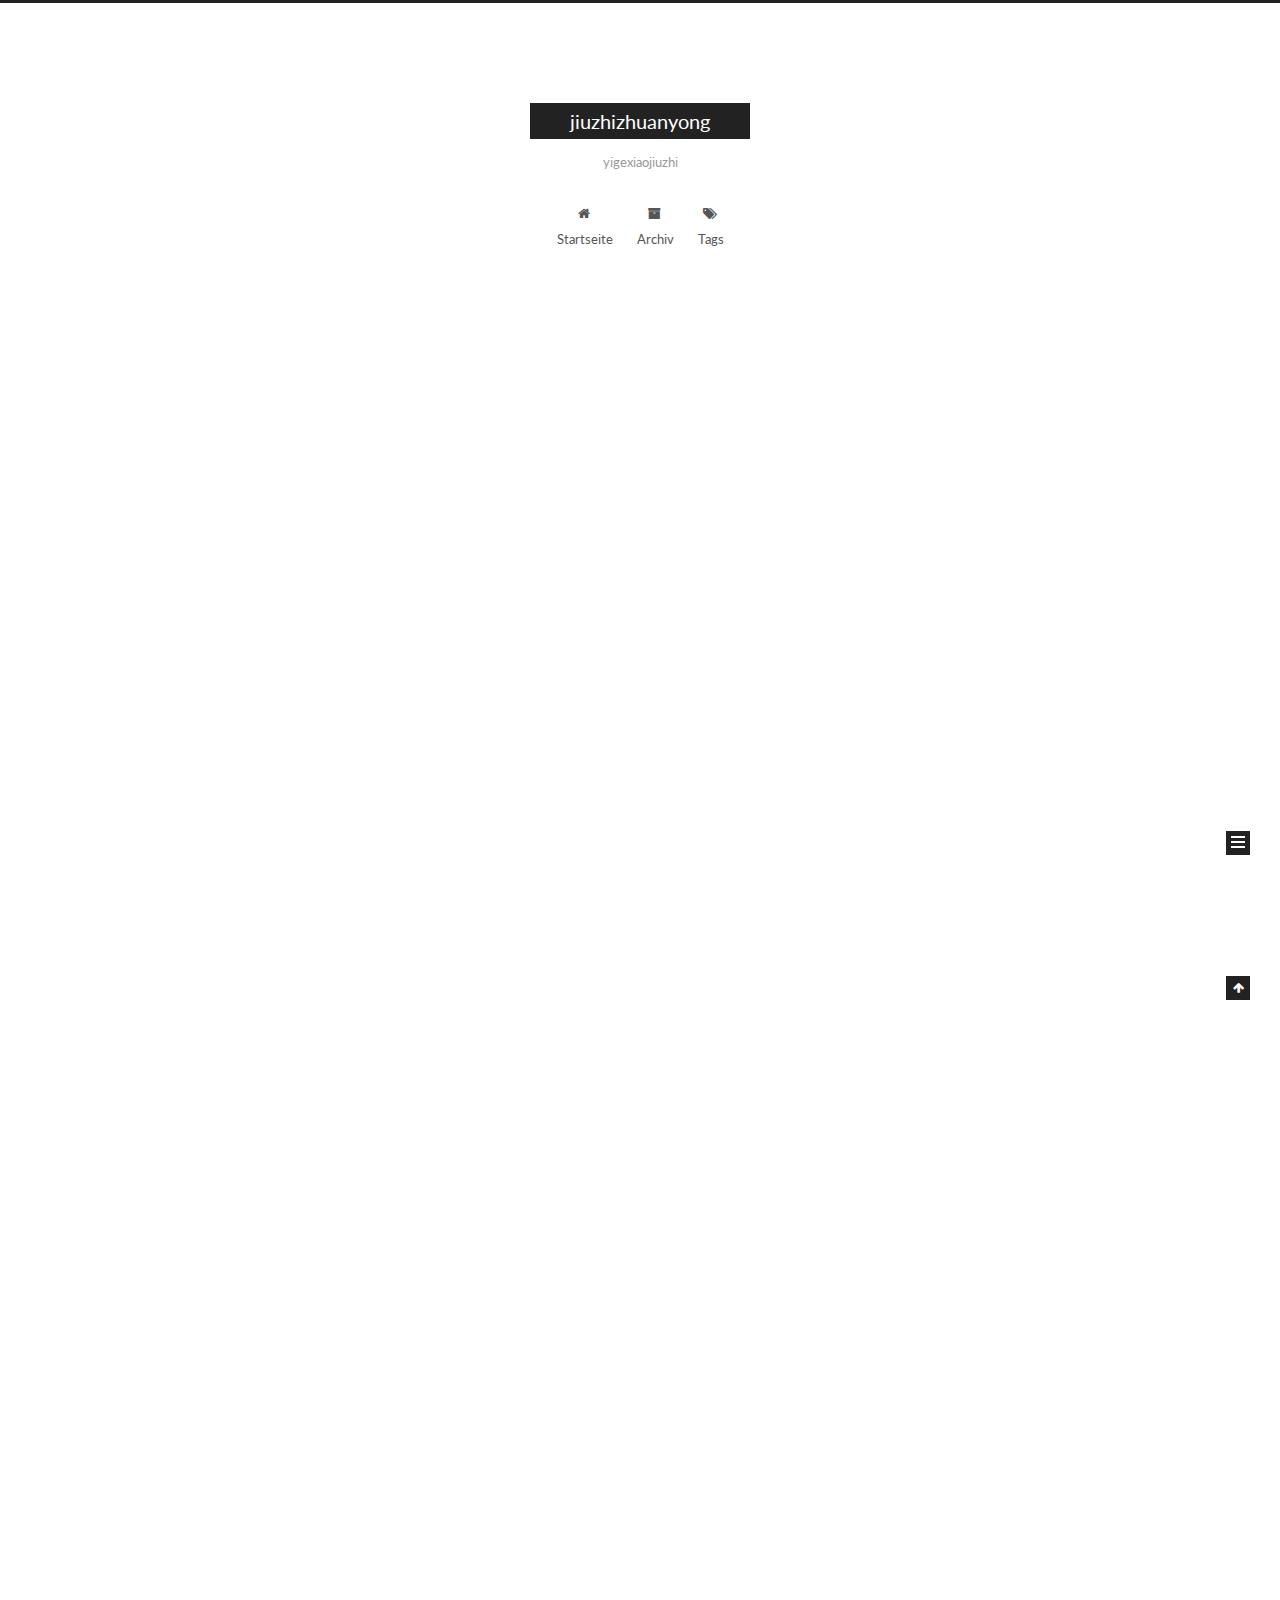
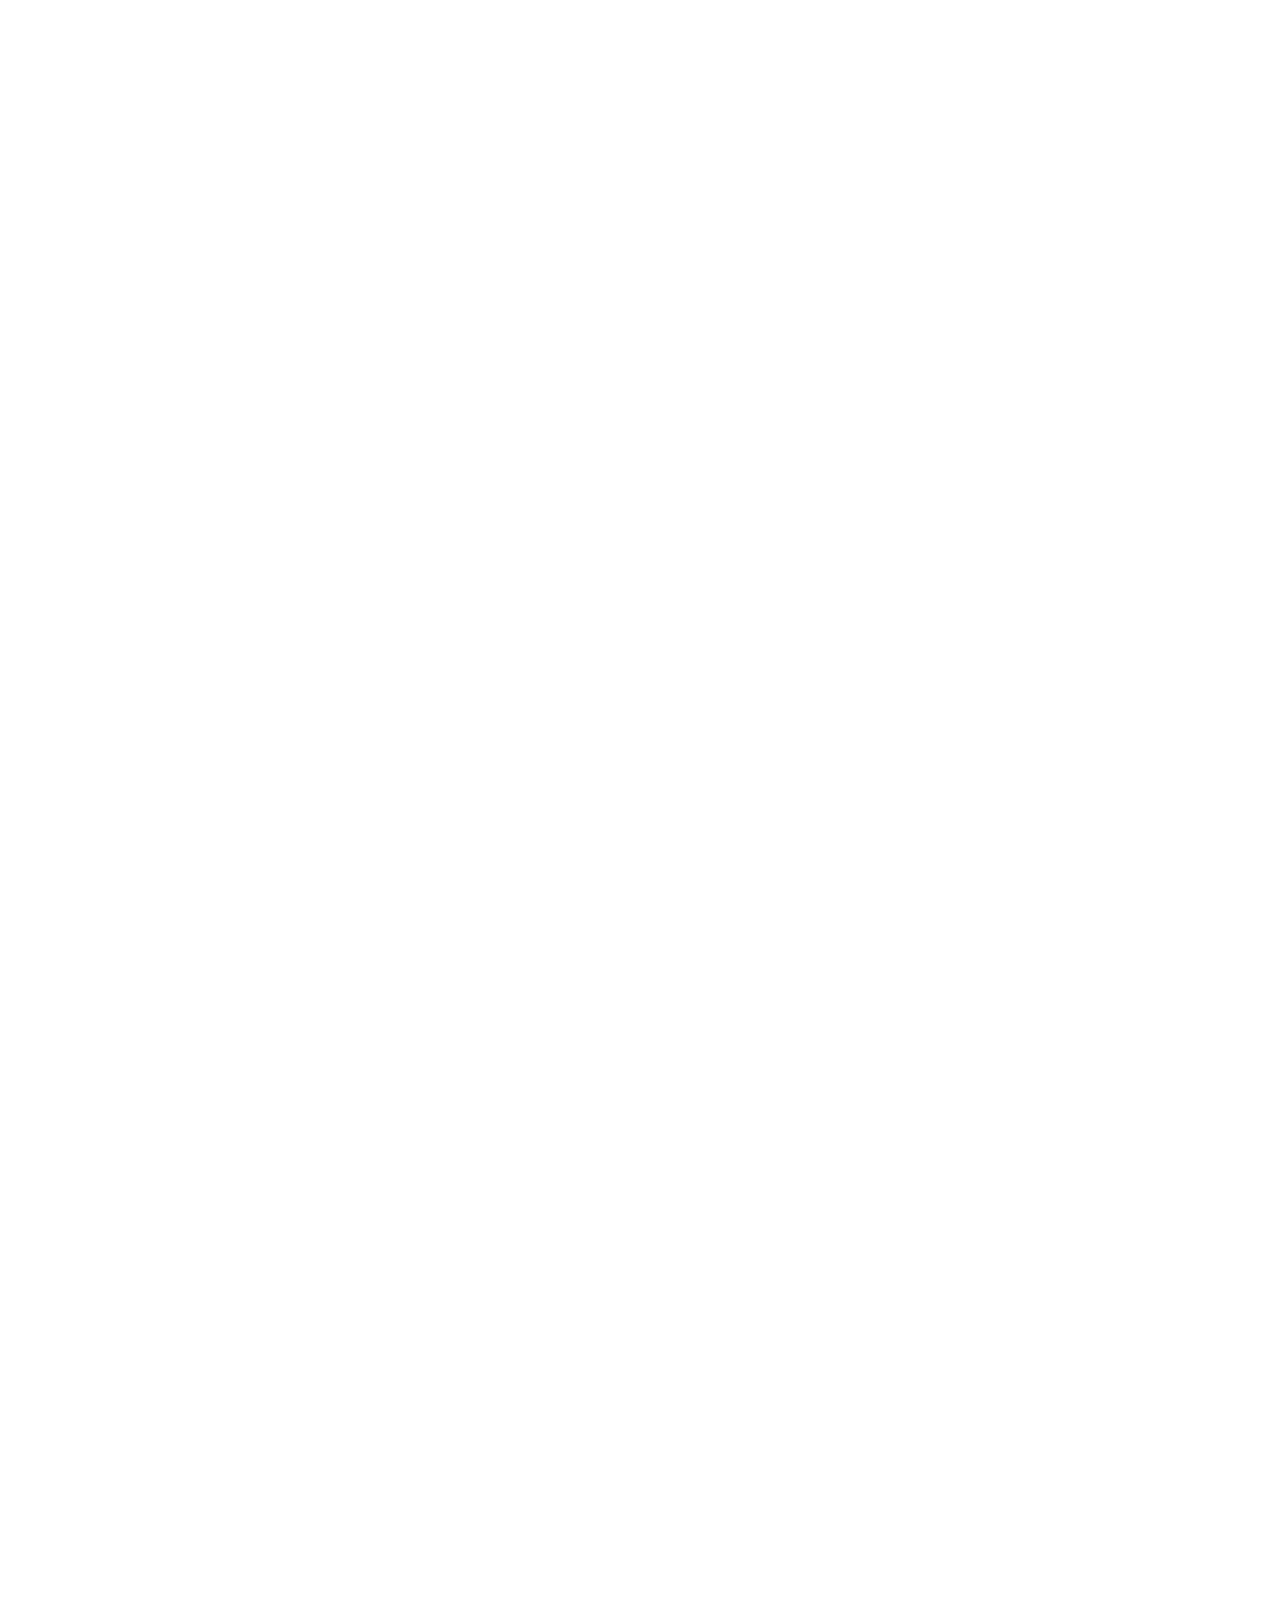
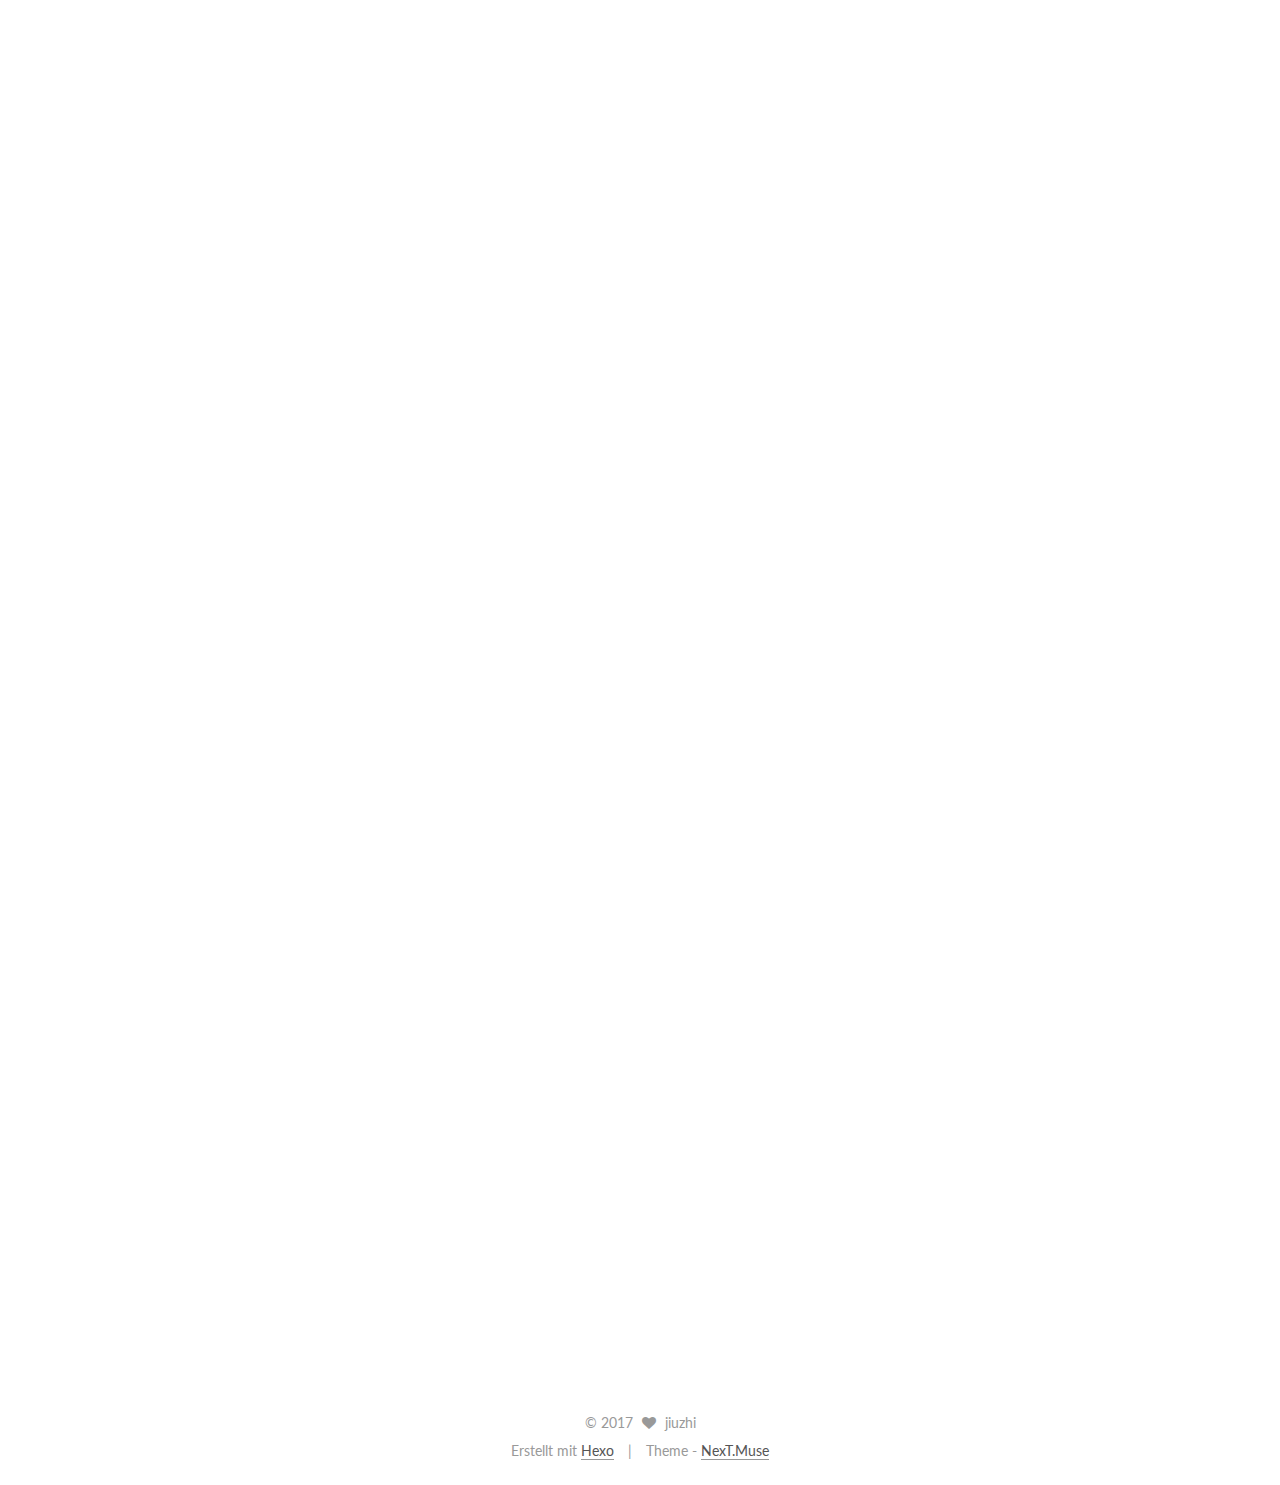
==== index.html @ a8234024 "Site updated: 2017-07-13 11:56:00" ====
<!doctype html>



  


<html class="theme-next muse use-motion" lang="zh">
<head>
  <meta charset="UTF-8"/>
<meta http-equiv="X-UA-Compatible" content="IE=edge" />
<meta name="viewport" content="width=device-width, initial-scale=1, maximum-scale=1"/>









<meta http-equiv="Cache-Control" content="no-transform" />
<meta http-equiv="Cache-Control" content="no-siteapp" />















  
  
  <link href="/lib/fancybox/source/jquery.fancybox.css?v=2.1.5" rel="stylesheet" type="text/css" />




  
  
  
  

  
    
    
  

  

  

  

  

  
    
    
    <link href="//fonts.googleapis.com/css?family=Lato:300,300italic,400,400italic,700,700italic&subset=latin,latin-ext" rel="stylesheet" type="text/css">
  






<link href="/lib/font-awesome/css/font-awesome.min.css?v=4.6.2" rel="stylesheet" type="text/css" />

<link href="/css/main.css?v=5.1.1" rel="stylesheet" type="text/css" />


  <meta name="keywords" content="Hexo, NexT" />








  <link rel="shortcut icon" type="image/x-icon" href="/favicon.ico?v=5.1.1" />






<meta name="description" content="jiuzhizhuanyongwangzhan">
<meta property="og:type" content="website">
<meta property="og:title" content="jiuzhizhuanyong">
<meta property="og:url" content="http://yoursite.com/index.html">
<meta property="og:site_name" content="jiuzhizhuanyong">
<meta property="og:description" content="jiuzhizhuanyongwangzhan">
<meta name="twitter:card" content="summary">
<meta name="twitter:title" content="jiuzhizhuanyong">
<meta name="twitter:description" content="jiuzhizhuanyongwangzhan">



<script type="text/javascript" id="hexo.configurations">
  var NexT = window.NexT || {};
  var CONFIG = {
    root: '/',
    scheme: 'Muse',
    sidebar: {"position":"left","display":"post","offset":12,"offset_float":0,"b2t":false,"scrollpercent":false,"onmobile":false},
    fancybox: true,
    motion: true,
    duoshuo: {
      userId: '0',
      author: 'Author'
    },
    algolia: {
      applicationID: '',
      apiKey: '',
      indexName: '',
      hits: {"per_page":10},
      labels: {"input_placeholder":"Search for Posts","hits_empty":"We didn't find any results for the search: ${query}","hits_stats":"${hits} results found in ${time} ms"}
    }
  };
</script>



  <link rel="canonical" href="http://yoursite.com/"/>





  <title>jiuzhizhuanyong</title>
  














</head>

<body itemscope itemtype="http://schema.org/WebPage" lang="zh">

  
  
    
  

  <div class="container sidebar-position-left 
   page-home 
 ">
    <div class="headband"></div>

    <header id="header" class="header" itemscope itemtype="http://schema.org/WPHeader">
      <div class="header-inner"><div class="site-brand-wrapper">
  <div class="site-meta ">
    

    <div class="custom-logo-site-title">
      <a href="/"  class="brand" rel="start">
        <span class="logo-line-before"><i></i></span>
        <span class="site-title">jiuzhizhuanyong</span>
        <span class="logo-line-after"><i></i></span>
      </a>
    </div>
      
        <p class="site-subtitle">yigexiaojiuzhi</p>
      
  </div>

  <div class="site-nav-toggle">
    <button>
      <span class="btn-bar"></span>
      <span class="btn-bar"></span>
      <span class="btn-bar"></span>
    </button>
  </div>
</div>

<nav class="site-nav">
  

  
    <ul id="menu" class="menu">
      
        
        <li class="menu-item menu-item-home">
          <a href="/" rel="section">
            
              <i class="menu-item-icon fa fa-fw fa-home"></i> <br />
            
            Startseite
          </a>
        </li>
      
        
        <li class="menu-item menu-item-archives">
          <a href="/archives/" rel="section">
            
              <i class="menu-item-icon fa fa-fw fa-archive"></i> <br />
            
            Archiv
          </a>
        </li>
      
        
        <li class="menu-item menu-item-tags">
          <a href="/tags/" rel="section">
            
              <i class="menu-item-icon fa fa-fw fa-tags"></i> <br />
            
            Tags
          </a>
        </li>
      

      
    </ul>
  

  
</nav>



 </div>
    </header>

    <main id="main" class="main">
      <div class="main-inner">
        <div class="content-wrap">
          <div id="content" class="content">
            
  <section id="posts" class="posts-expand">
    
      

  

  
  
  

  <article class="post post-type-normal " itemscope itemtype="http://schema.org/Article">
    <link itemprop="mainEntityOfPage" href="http://yoursite.com/2017/07/13/hello/">

    <span hidden itemprop="author" itemscope itemtype="http://schema.org/Person">
      <meta itemprop="name" content="jiuzhi">
      <meta itemprop="description" content="">
      <meta itemprop="image" content="/images/avatar.gif">
    </span>

    <span hidden itemprop="publisher" itemscope itemtype="http://schema.org/Organization">
      <meta itemprop="name" content="jiuzhizhuanyong">
    </span>

    
      <header class="post-header">

        
        
          <h1 class="post-title" itemprop="name headline">
                
                <a class="post-title-link" href="/2017/07/13/hello/" itemprop="url">hello</a></h1>
        

        <div class="post-meta">
          <span class="post-time">
            
              <span class="post-meta-item-icon">
                <i class="fa fa-calendar-o"></i>
              </span>
              
                <span class="post-meta-item-text">Veröffentlicht am</span>
              
              <time title="Post created" itemprop="dateCreated datePublished" datetime="2017-07-13T09:34:49+08:00">
                2017-07-13
              </time>
            

            

            
          </span>

          

          
            
          

          
          

          

          

          

        </div>
      </header>
    

    <div class="post-body" itemprop="articleBody">

      
      

      
        
          
            <p>#ssssss</p>
<p>##lllllll</p>
<p>###kkkkkkk<br><a href="http://www.hao123.com" target="_blank" rel="external">tiaozhuang</a></p>
<p><em>zhegedalao</em><br><strong>haishizhegedalao</strong><br><em>wojiuxiaoxiao</em><br><strong>xiaodekuaisi</strong></p>
<blockquote>
<p>function sayheiio(){<br>console.iog(“hello!”);<br>}<br>sayHello();</p>
<p>function sayHello(){<br>    console.log(“Hello!”);<br>}<br>sayHello();</p>
<ul>
<li>ainiyiwannian<ul>
<li>ainidexinbuhuibian<ul>
<li>666</li>
</ul>
</li>
</ul>
</li>
<li>yaoyaoqiekenao</li>
<li>shuangjipinlun666<ul>
<li>jianbingguozilaiyitao</li>
<li>guankanhuangshanzhuanB</li>
</ul>
</li>
</ul>
</blockquote>
<p> 1.jiushizhemediao<br> 2.jiushizhemeliu</p>
<ul>
<li>666</li>
<li>ainiyou<ul>
<li>qingtianpili</li>
</ul>
</li>
</ul>
<p>   序列表：</p>
<ul>
<li>列表1</li>
<li>列表2<ul>
<li>列表2.1<ul>
<li>列表2.1.1</li>
</ul>
</li>
</ul>
</li>
<li>列表3<ul>
<li>列表3.1</li>
<li>列表3.2</li>
</ul>
</li>
<li>列表4</li>
</ul>
<p>有序列表：</p>
<ol>
<li>列表一</li>
<li>列表二<ul>
<li>二级列表二点一</li>
<li>二级列表二点二<ul>
<li>三级列表二点二点一</li>
</ul>
</li>
</ul>
</li>
</ol>
<p><img src="../llnk.jpg" alt="wwwww"></p>

          
        
      
    </div>

    <div>
      
    </div>

    <div>
      
    </div>

    <div>
      
    </div>

    <footer class="post-footer">
      

      

      

      
      
        <div class="post-eof"></div>
      
    </footer>
  </article>


    
      

  

  
  
  

  <article class="post post-type-normal " itemscope itemtype="http://schema.org/Article">
    <link itemprop="mainEntityOfPage" href="http://yoursite.com/2017/07/12/test/">

    <span hidden itemprop="author" itemscope itemtype="http://schema.org/Person">
      <meta itemprop="name" content="jiuzhi">
      <meta itemprop="description" content="">
      <meta itemprop="image" content="/images/avatar.gif">
    </span>

    <span hidden itemprop="publisher" itemscope itemtype="http://schema.org/Organization">
      <meta itemprop="name" content="jiuzhizhuanyong">
    </span>

    
      <header class="post-header">

        
        
          <h1 class="post-title" itemprop="name headline">
                
                <a class="post-title-link" href="/2017/07/12/test/" itemprop="url">test</a></h1>
        

        <div class="post-meta">
          <span class="post-time">
            
              <span class="post-meta-item-icon">
                <i class="fa fa-calendar-o"></i>
              </span>
              
                <span class="post-meta-item-text">Veröffentlicht am</span>
              
              <time title="Post created" itemprop="dateCreated datePublished" datetime="2017-07-12T18:05:53+08:00">
                2017-07-12
              </time>
            

            

            
          </span>

          

          
            
          

          
          

          

          

          

        </div>
      </header>
    

    <div class="post-body" itemprop="articleBody">

      
      

      
        
          
            <h1 id="yes-wo-jiu-xiao-xiao-bu-shuo-hua"><a href="#yes-wo-jiu-xiao-xiao-bu-shuo-hua" class="headerlink" title="yes wo jiu xiao xiao bu shuo hua"></a>yes wo jiu xiao xiao bu shuo hua</h1><h2 id="лл����"><a href="#лл����" class="headerlink" title="лл����"></a>лл����</h2>
          
        
      
    </div>

    <div>
      
    </div>

    <div>
      
    </div>

    <div>
      
    </div>

    <footer class="post-footer">
      

      

      

      
      
        <div class="post-eof"></div>
      
    </footer>
  </article>


    
      

  

  
  
  

  <article class="post post-type-normal " itemscope itemtype="http://schema.org/Article">
    <link itemprop="mainEntityOfPage" href="http://yoursite.com/2017/07/12/dalao/">

    <span hidden itemprop="author" itemscope itemtype="http://schema.org/Person">
      <meta itemprop="name" content="jiuzhi">
      <meta itemprop="description" content="">
      <meta itemprop="image" content="/images/avatar.gif">
    </span>

    <span hidden itemprop="publisher" itemscope itemtype="http://schema.org/Organization">
      <meta itemprop="name" content="jiuzhizhuanyong">
    </span>

    
      <header class="post-header">

        
        
          <h1 class="post-title" itemprop="name headline">
                
                <a class="post-title-link" href="/2017/07/12/dalao/" itemprop="url">Hello World</a></h1>
        

        <div class="post-meta">
          <span class="post-time">
            
              <span class="post-meta-item-icon">
                <i class="fa fa-calendar-o"></i>
              </span>
              
                <span class="post-meta-item-text">Veröffentlicht am</span>
              
              <time title="Post created" itemprop="dateCreated datePublished" datetime="2017-07-12T18:01:16+08:00">
                2017-07-12
              </time>
            

            

            
          </span>

          

          
            
          

          
          

          

          

          

        </div>
      </header>
    

    <div class="post-body" itemprop="articleBody">

      
      

      
        
          
            <p>Welcome to <a href="https://hexo.io/" target="_blank" rel="external">Hexo</a>! This is your very first post. Check <a href="https://hexo.io/docs/" target="_blank" rel="external">documentation</a> for more info. If you get any problems when using Hexo, you can find the answer in <a href="https://hexo.io/docs/troubleshooting.html" target="_blank" rel="external">troubleshooting</a> or you can ask me on <a href="https://github.com/hexojs/hexo/issues" target="_blank" rel="external">GitHub</a>.</p>
<h2 id="Quick-Start"><a href="#Quick-Start" class="headerlink" title="Quick Start"></a>Quick Start</h2><h3 id="Create-a-new-post"><a href="#Create-a-new-post" class="headerlink" title="Create a new post"></a>Create a new post</h3><figure class="highlight bash"><table><tr><td class="gutter"><pre><div class="line">1</div></pre></td><td class="code"><pre><div class="line">$ hexo new <span class="string">"My New Post"</span></div></pre></td></tr></table></figure>
<p>More info: <a href="https://hexo.io/docs/writing.html" target="_blank" rel="external">Writing</a></p>
<h3 id="Run-server"><a href="#Run-server" class="headerlink" title="Run server"></a>Run server</h3><figure class="highlight bash"><table><tr><td class="gutter"><pre><div class="line">1</div></pre></td><td class="code"><pre><div class="line">$ hexo server</div></pre></td></tr></table></figure>
<p>More info: <a href="https://hexo.io/docs/server.html" target="_blank" rel="external">Server</a></p>
<h3 id="Generate-static-files"><a href="#Generate-static-files" class="headerlink" title="Generate static files"></a>Generate static files</h3><figure class="highlight bash"><table><tr><td class="gutter"><pre><div class="line">1</div></pre></td><td class="code"><pre><div class="line">$ hexo generate</div></pre></td></tr></table></figure>
<p>More info: <a href="https://hexo.io/docs/generating.html" target="_blank" rel="external">Generating</a></p>
<h3 id="Deploy-to-remote-sites"><a href="#Deploy-to-remote-sites" class="headerlink" title="Deploy to remote sites"></a>Deploy to remote sites</h3><figure class="highlight bash"><table><tr><td class="gutter"><pre><div class="line">1</div></pre></td><td class="code"><pre><div class="line">$ hexo deploy</div></pre></td></tr></table></figure>
<p>More info: <a href="https://hexo.io/docs/deployment.html" target="_blank" rel="external">Deployment</a></p>

          
        
      
    </div>

    <div>
      
    </div>

    <div>
      
    </div>

    <div>
      
    </div>

    <footer class="post-footer">
      

      

      

      
      
        <div class="post-eof"></div>
      
    </footer>
  </article>


    
      

  

  
  
  

  <article class="post post-type-normal " itemscope itemtype="http://schema.org/Article">
    <link itemprop="mainEntityOfPage" href="http://yoursite.com/2017/07/12/hello-world/">

    <span hidden itemprop="author" itemscope itemtype="http://schema.org/Person">
      <meta itemprop="name" content="jiuzhi">
      <meta itemprop="description" content="">
      <meta itemprop="image" content="/images/avatar.gif">
    </span>

    <span hidden itemprop="publisher" itemscope itemtype="http://schema.org/Organization">
      <meta itemprop="name" content="jiuzhizhuanyong">
    </span>

    
      <header class="post-header">

        
        
          <h1 class="post-title" itemprop="name headline">
                
                <a class="post-title-link" href="/2017/07/12/hello-world/" itemprop="url">Hello World</a></h1>
        

        <div class="post-meta">
          <span class="post-time">
            
              <span class="post-meta-item-icon">
                <i class="fa fa-calendar-o"></i>
              </span>
              
                <span class="post-meta-item-text">Veröffentlicht am</span>
              
              <time title="Post created" itemprop="dateCreated datePublished" datetime="2017-07-12T17:40:47+08:00">
                2017-07-12
              </time>
            

            

            
          </span>

          

          
            
          

          
          

          

          

          

        </div>
      </header>
    

    <div class="post-body" itemprop="articleBody">

      
      

      
        
          
            <p>Welcome to <a href="https://hexo.io/" target="_blank" rel="external">Hexo</a>! This is your very first post. Check <a href="https://hexo.io/docs/" target="_blank" rel="external">documentation</a> for more info. If you get any problems when using Hexo, you can find the answer in <a href="https://hexo.io/docs/troubleshooting.html" target="_blank" rel="external">troubleshooting</a> or you can ask me on <a href="https://github.com/hexojs/hexo/issues" target="_blank" rel="external">GitHub</a>.</p>
<h2 id="Quick-Start"><a href="#Quick-Start" class="headerlink" title="Quick Start"></a>Quick Start</h2><h3 id="Create-a-new-post"><a href="#Create-a-new-post" class="headerlink" title="Create a new post"></a>Create a new post</h3><figure class="highlight bash"><table><tr><td class="gutter"><pre><div class="line">1</div></pre></td><td class="code"><pre><div class="line">$ hexo new <span class="string">"My New Post"</span></div></pre></td></tr></table></figure>
<p>More info: <a href="https://hexo.io/docs/writing.html" target="_blank" rel="external">Writing</a></p>
<h3 id="Run-server"><a href="#Run-server" class="headerlink" title="Run server"></a>Run server</h3><figure class="highlight bash"><table><tr><td class="gutter"><pre><div class="line">1</div></pre></td><td class="code"><pre><div class="line">$ hexo server</div></pre></td></tr></table></figure>
<p>More info: <a href="https://hexo.io/docs/server.html" target="_blank" rel="external">Server</a></p>
<h3 id="Generate-static-files"><a href="#Generate-static-files" class="headerlink" title="Generate static files"></a>Generate static files</h3><figure class="highlight bash"><table><tr><td class="gutter"><pre><div class="line">1</div></pre></td><td class="code"><pre><div class="line">$ hexo generate</div></pre></td></tr></table></figure>
<p>More info: <a href="https://hexo.io/docs/generating.html" target="_blank" rel="external">Generating</a></p>
<h3 id="Deploy-to-remote-sites"><a href="#Deploy-to-remote-sites" class="headerlink" title="Deploy to remote sites"></a>Deploy to remote sites</h3><figure class="highlight bash"><table><tr><td class="gutter"><pre><div class="line">1</div></pre></td><td class="code"><pre><div class="line">$ hexo deploy</div></pre></td></tr></table></figure>
<p>More info: <a href="https://hexo.io/docs/deployment.html" target="_blank" rel="external">Deployment</a></p>

          
        
      
    </div>

    <div>
      
    </div>

    <div>
      
    </div>

    <div>
      
    </div>

    <footer class="post-footer">
      

      

      

      
      
        <div class="post-eof"></div>
      
    </footer>
  </article>


    
  </section>

  


          </div>
          


          

        </div>
        
          
  
  <div class="sidebar-toggle">
    <div class="sidebar-toggle-line-wrap">
      <span class="sidebar-toggle-line sidebar-toggle-line-first"></span>
      <span class="sidebar-toggle-line sidebar-toggle-line-middle"></span>
      <span class="sidebar-toggle-line sidebar-toggle-line-last"></span>
    </div>
  </div>

  <aside id="sidebar" class="sidebar">
    
    <div class="sidebar-inner">

      

      

      <section class="site-overview sidebar-panel sidebar-panel-active">
        <div class="site-author motion-element" itemprop="author" itemscope itemtype="http://schema.org/Person">
          <img class="site-author-image" itemprop="image"
               src="/images/avatar.gif"
               alt="jiuzhi" />
          <p class="site-author-name" itemprop="name">jiuzhi</p>
           
              <p class="site-description motion-element" itemprop="description">jiuzhizhuanyongwangzhan</p>
          
        </div>
        <nav class="site-state motion-element">

          
            <div class="site-state-item site-state-posts">
              <a href="/archives/">
                <span class="site-state-item-count">4</span>
                <span class="site-state-item-name">Artikel</span>
              </a>
            </div>
          

          

          

        </nav>

        

        <div class="links-of-author motion-element">
          
        </div>

        
        

        
        

        


      </section>

      

      

    </div>
  </aside>


        
      </div>
    </main>

    <footer id="footer" class="footer">
      <div class="footer-inner">
        <div class="copyright" >
  
  &copy; 
  <span itemprop="copyrightYear">2017</span>
  <span class="with-love">
    <i class="fa fa-heart"></i>
  </span>
  <span class="author" itemprop="copyrightHolder">jiuzhi</span>
</div>


<div class="powered-by">
  Erstellt mit  <a class="theme-link" href="https://hexo.io">Hexo</a>
</div>

<div class="theme-info">
  Theme -
  <a class="theme-link" href="https://github.com/iissnan/hexo-theme-next">
    NexT.Muse
  </a>
</div>


        

        
      </div>
    </footer>

    
      <div class="back-to-top">
        <i class="fa fa-arrow-up"></i>
        
      </div>
    

  </div>

  

<script type="text/javascript">
  if (Object.prototype.toString.call(window.Promise) !== '[object Function]') {
    window.Promise = null;
  }
</script>









  












  
  <script type="text/javascript" src="/lib/jquery/index.js?v=2.1.3"></script>

  
  <script type="text/javascript" src="/lib/fastclick/lib/fastclick.min.js?v=1.0.6"></script>

  
  <script type="text/javascript" src="/lib/jquery_lazyload/jquery.lazyload.js?v=1.9.7"></script>

  
  <script type="text/javascript" src="/lib/velocity/velocity.min.js?v=1.2.1"></script>

  
  <script type="text/javascript" src="/lib/velocity/velocity.ui.min.js?v=1.2.1"></script>

  
  <script type="text/javascript" src="/lib/fancybox/source/jquery.fancybox.pack.js?v=2.1.5"></script>


  


  <script type="text/javascript" src="/js/src/utils.js?v=5.1.1"></script>

  <script type="text/javascript" src="/js/src/motion.js?v=5.1.1"></script>



  
  

  
    <script type="text/javascript" src="/js/src/scrollspy.js?v=5.1.1"></script>
<script type="text/javascript" src="/js/src/post-details.js?v=5.1.1"></script>

  

  


  <script type="text/javascript" src="/js/src/bootstrap.js?v=5.1.1"></script>



  


  




	





  





  






  





  

  

  

  

  

  

</body>
</html>
---- css/main.css ----
/* normalize.css v3.0.2 | MIT License | git.io/normalize */
html {
  font-family: sans-serif; /* 1 */
  -ms-text-size-adjust: 100%; /* 2 */
  -webkit-text-size-adjust: 100%; /* 2 */
}
body {
  margin: 0;
}
article,
aside,
details,
figcaption,
figure,
footer,
header,
hgroup,
main,
menu,
nav,
section,
summary {
  display: block;
}
audio,
canvas,
progress,
video {
  display: inline-block; /* 1 */
  vertical-align: baseline; /* 2 */
}
audio:not([controls]) {
  display: none;
  height: 0;
}
[hidden],
template {
  display: none;
}
a {
  background-color: transparent;
}
a:active,
a:hover {
  outline: 0;
}
abbr[title] {
  border-bottom: 1px dotted;
}
b,
strong {
  font-weight: bold;
}
dfn {
  font-style: italic;
}
h1 {
  font-size: 2em;
  margin: 0.67em 0;
}
mark {
  background: #ff0;
  color: #000;
}
small {
  font-size: 80%;
}
sub,
sup {
  font-size: 75%;
  line-height: 0;
  position: relative;
  vertical-align: baseline;
}
sup {
  top: -0.5em;
}
sub {
  bottom: -0.25em;
}
img {
  border: 0;
}
svg:not(:root) {
  overflow: hidden;
}
figure {
  margin: 1em 40px;
}
hr {
  -moz-box-sizing: content-box;
  box-sizing: content-box;
  height: 0;
}
pre {
  overflow: auto;
}
code,
kbd,
pre,
samp {
  font-family: monospace, monospace;
  font-size: 1em;
}
button,
input,
optgroup,
select,
textarea {
  color: inherit; /* 1 */
  font: inherit; /* 2 */
  margin: 0; /* 3 */
}
button {
  overflow: visible;
}
button,
select {
  text-transform: none;
}
button,
html input[type="button"],
input[type="reset"],
input[type="submit"] {
  -webkit-appearance: button; /* 2 */
  cursor: pointer; /* 3 */
}
button[disabled],
html input[disabled] {
  cursor: default;
}
button::-moz-focus-inner,
input::-moz-focus-inner {
  border: 0;
  padding: 0;
}
input {
  line-height: normal;
}
input[type="checkbox"],
input[type="radio"] {
  box-sizing: border-box; /* 1 */
  padding: 0; /* 2 */
}
input[type="number"]::-webkit-inner-spin-button,
input[type="number"]::-webkit-outer-spin-button {
  height: auto;
}
input[type="search"] {
  -webkit-appearance: textfield; /* 1 */
  -moz-box-sizing: content-box;
  -webkit-box-sizing: content-box; /* 2 */
  box-sizing: content-box;
}
input[type="search"]::-webkit-search-cancel-button,
input[type="search"]::-webkit-search-decoration {
  -webkit-appearance: none;
}
fieldset {
  border: 1px solid #c0c0c0;
  margin: 0 2px;
  padding: 0.35em 0.625em 0.75em;
}
legend {
  border: 0; /* 1 */
  padding: 0; /* 2 */
}
textarea {
  overflow: auto;
}
optgroup {
  font-weight: bold;
}
table {
  border-collapse: collapse;
  border-spacing: 0;
}
td,
th {
  padding: 0;
}
::selection {
  background: #262a30;
  color: #fff;
}
body {
  position: relative;
  font-family: 'Lato', "PingFang SC", "Microsoft YaHei", sans-serif;
  font-size: 14px;
  line-height: 2;
  color: #555;
  background: #fff;
}
@media (max-width: 767px) {
  body {
    padding-right: 0 !important;
  }
}
@media (min-width: 768px) and (max-width: 991px) {
  body {
    padding-right: 0 !important;
  }
}
@media (min-width: 1600px) {
  body {
    font-size: 16px;
  }
}
h1,
h2,
h3,
h4,
h5,
h6 {
  margin: 0;
  padding: 0;
  font-weight: bold;
  line-height: 1.5;
  font-family: 'Lato', "PingFang SC", "Microsoft YaHei", sans-serif;
}
h2,
h3,
h4,
h5,
h6 {
  margin: 20px 0 15px;
}
h1 {
  font-size: 22px;
}
@media (max-width: 767px) {
  h1 {
    font-size: 18px;
  }
}
h2 {
  font-size: 20px;
}
@media (max-width: 767px) {
  h2 {
    font-size: 16px;
  }
}
h3 {
  font-size: 18px;
}
@media (max-width: 767px) {
  h3 {
    font-size: 14px;
  }
}
h4 {
  font-size: 16px;
}
@media (max-width: 767px) {
  h4 {
    font-size: 12px;
  }
}
h5 {
  font-size: 14px;
}
@media (max-width: 767px) {
  h5 {
    font-size: 10px;
  }
}
h6 {
  font-size: 12px;
}
@media (max-width: 767px) {
  h6 {
    font-size: 8px;
  }
}
p {
  margin: 0 0 25px 0;
}
a {
  color: #555;
  text-decoration: none;
  border-bottom: 1px solid #999;
  word-wrap: break-word;
}
a:hover {
  color: #222;
  border-bottom-color: #222;
}
blockquote {
  margin: 0;
  padding: 0;
}
img {
  display: block;
  margin: auto;
  max-width: 100%;
  height: auto;
}
hr {
  margin: 40px 0;
  height: 3px;
  border: none;
  background-color: #ddd;
  background-image: repeating-linear-gradient(-45deg, #fff, #fff 4px, transparent 4px, transparent 8px);
}
blockquote {
  padding: 0 15px;
  color: #666;
  border-left: 4px solid #ddd;
}
blockquote cite::before {
  content: "-";
  padding: 0 5px;
}
dt {
  font-weight: 700;
}
dd {
  margin: 0;
  padding: 0;
}
.text-left {
  text-align: left;
}
.text-center {
  text-align: center;
}
.text-right {
  text-align: right;
}
.text-justify {
  text-align: justify;
}
.text-nowrap {
  white-space: nowrap;
}
.text-lowercase {
  text-transform: lowercase;
}
.text-uppercase {
  text-transform: uppercase;
}
.text-capitalize {
  text-transform: capitalize;
}
.center-block {
  display: block;
  margin-left: auto;
  margin-right: auto;
}
.clearfix:before,
.clearfix:after {
  content: " ";
  display: table;
}
.clearfix:after {
  clear: both;
}
.pullquote {
  width: 45%;
}
.pullquote.left {
  float: left;
  margin-left: 5px;
  margin-right: 10px;
}
.pullquote.right {
  float: right;
  margin-left: 10px;
  margin-right: 5px;
}
.affix.affix.affix {
  position: fixed;
}
.translation {
  margin-top: -20px;
  font-size: 14px;
  color: #999;
}
.scrollbar-measure {
  width: 100px;
  height: 100px;
  overflow: scroll;
  position: absolute;
  top: -9999px;
}
.use-motion .motion-element {
  opacity: 0;
}
table {
  margin: 20px 0;
  width: 100%;
  border-collapse: collapse;
  border-spacing: 0;
  border: 1px solid #ddd;
  font-size: 14px;
  table-layout: fixed;
  word-wrap: break-all;
}
table>tbody>tr:nth-of-type(odd) {
  background-color: #f9f9f9;
}
table>tbody>tr:hover {
  background-color: #f5f5f5;
}
caption,
th,
td {
  padding: 8px;
  text-align: left;
  vertical-align: middle;
  font-weight: normal;
}
th,
td {
  border-bottom: 3px solid #ddd;
  border-right: 1px solid #eee;
}
th {
  padding-bottom: 10px;
  font-weight: 700;
}
td {
  border-bottom-width: 1px;
}
html,
body {
  height: 100%;
}
.container {
  position: relative;
  min-height: 100%;
}
.header-inner {
  margin: 0 auto;
  padding: 100px 0 70px;
  width: 700px;
}
@media (min-width: 1600px) {
  .container .header-inner {
    width: 900px;
  }
}
.main {
  padding-bottom: 150px;
}
.main-inner {
  margin: 0 auto;
  width: 700px;
}
@media (min-width: 1600px) {
  .container .main-inner {
    width: 900px;
  }
}
.footer {
  position: absolute;
  left: 0;
  bottom: 0;
  width: 100%;
  min-height: 50px;
}
.footer-inner {
  box-sizing: border-box;
  margin: 20px auto;
  width: 700px;
}
@media (min-width: 1600px) {
  .container .footer-inner {
    width: 900px;
  }
}
pre,
.highlight {
  overflow: auto;
  margin: 20px 0;
  padding: 0;
  font-size: 13px;
  color: #4d4d4c;
  background: #f7f7f7;
  line-height: 1.6;
}
pre,
code {
  font-family: consolas, Menlo, "PingFang SC", "Microsoft YaHei", monospace;
}
code {
  padding: 2px 4px;
  word-wrap: break-word;
  color: #555;
  background: #eee;
  border-radius: 3px;
  font-size: 13px;
}
pre code {
  padding: 0;
  color: #4d4d4c;
  background: none;
  text-shadow: none;
}
.highlight {
  border-radius: 1px;
}
.highlight pre {
  border: none;
  margin: 0;
  padding: 10px 0;
}
.highlight table {
  margin: 0;
  width: auto;
  border: none;
}
.highlight td {
  border: none;
  padding: 0;
}
.highlight figcaption {
  font-size: 1em;
  color: #4d4d4c;
  line-height: 1em;
  margin-bottom: 1em;
}
.highlight figcaption:before,
.highlight figcaption:after {
  content: " ";
  display: table;
}
.highlight figcaption:after {
  clear: both;
}
.highlight figcaption a {
  float: right;
  color: #4d4d4c;
}
.highlight figcaption a:hover {
  border-bottom-color: #4d4d4c;
}
.highlight .gutter pre {
  padding-left: 10px;
  padding-right: 10px;
  color: #869194;
  text-align: right;
  background-color: #eff2f3;
}
.highlight .code pre {
  width: 100%;
  padding-left: 10px;
  padding-right: 10px;
  background-color: #f7f7f7;
}
.highlight .line {
  height: 20px;
}
.gutter {
  -webkit-user-select: none;
  -moz-user-select: none;
  -ms-user-select: none;
  user-select: none;
}
.gist table {
  width: auto;
}
.gist table td {
  border: none;
}
pre .deletion {
  background: #fdd;
}
pre .addition {
  background: #dfd;
}
pre .meta {
  color: #8959a8;
}
pre .comment {
  color: #8e908c;
}
pre .variable,
pre .attribute,
pre .tag,
pre .regexp,
pre .ruby .constant,
pre .xml .tag .title,
pre .xml .pi,
pre .xml .doctype,
pre .html .doctype,
pre .css .id,
pre .css .class,
pre .css .pseudo {
  color: #c82829;
}
pre .number,
pre .preprocessor,
pre .built_in,
pre .literal,
pre .params,
pre .constant,
pre .command {
  color: #f5871f;
}
pre .ruby .class .title,
pre .css .rules .attribute,
pre .string,
pre .value,
pre .inheritance,
pre .header,
pre .ruby .symbol,
pre .xml .cdata,
pre .special,
pre .number,
pre .formula {
  color: #718c00;
}
pre .title,
pre .css .hexcolor {
  color: #3e999f;
}
pre .function,
pre .python .decorator,
pre .python .title,
pre .ruby .function .title,
pre .ruby .title .keyword,
pre .perl .sub,
pre .javascript .title,
pre .coffeescript .title {
  color: #4271ae;
}
pre .keyword,
pre .javascript .function {
  color: #8959a8;
}
.full-image.full-image.full-image {
  border: none;
  max-width: 100%;
  width: auto;
  margin: 20px auto;
}
@media (min-width: 992px) {
  .full-image.full-image.full-image {
    max-width: none;
    width: 110%;
    margin: 25px -5%;
  }
}
.blockquote-center,
.page-home .post-type-quote blockquote,
.page-post-detail .post-type-quote blockquote {
  position: relative;
  margin: 40px 0;
  padding: 0;
  border-left: none;
  text-align: center;
}
.blockquote-center::before,
.page-home .post-type-quote blockquote::before,
.page-post-detail .post-type-quote blockquote::before,
.blockquote-center::after,
.page-home .post-type-quote blockquote::after,
.page-post-detail .post-type-quote blockquote::after {
  position: absolute;
  content: ' ';
  display: block;
  width: 100%;
  height: 24px;
  opacity: 0.2;
  background-repeat: no-repeat;
  background-position: 0 -6px;
  background-size: 22px 22px;
}
.blockquote-center::before,
.page-home .post-type-quote blockquote::before,
.page-post-detail .post-type-quote blockquote::before {
  top: -20px;
  background-image: url("../images/quote-l.svg");
  border-top: 1px solid #ccc;
}
.blockquote-center::after,
.page-home .post-type-quote blockquote::after,
.page-post-detail .post-type-quote blockquote::after {
  bottom: -20px;
  background-image: url("../images/quote-r.svg");
  border-bottom: 1px solid #ccc;
  background-position: 100% 8px;
}
.blockquote-center p,
.page-home .post-type-quote blockquote p,
.page-post-detail .post-type-quote blockquote p,
.blockquote-center div,
.page-home .post-type-quote blockquote div,
.page-post-detail .post-type-quote blockquote div {
  text-align: center;
}
.post .post-body .group-picture img {
  box-sizing: border-box;
  padding: 0 3px;
  border: none;
}
.post .group-picture-row {
  overflow: hidden;
  margin-top: 6px;
}
.post .group-picture-row:first-child {
  margin-top: 0;
}
.post .group-picture-column {
  float: left;
}
.page-post-detail .post-body .group-picture-column {
  float: none;
  margin-top: 10px;
  width: auto !important;
}
.page-post-detail .post-body .group-picture-column img {
  margin: 0 auto;
}
.page-archive .group-picture-container {
  overflow: hidden;
}
.page-archive .group-picture-row {
  float: left;
}
.page-archive .group-picture-row:first-child {
  margin-top: 6px;
}
.page-archive .group-picture-column {
  max-width: 150px;
  max-height: 150px;
}
.note {
  padding: 20px;
  margin: 20px 0;
  border: 1px solid #eee;
  border-left-width: 5px;
  border-radius: 3px;
}
.note h2,
.note h3,
.note h4,
.note h5,
.note h6 {
  margin-top: 0;
  margin-bottom: 5px;
  padding-top: 0 !important;
}
.note p:last-child {
  margin-bottom: 0;
}
.note code {
  border-radius: 3px;
}
.note+.note {
  margin-top: -5px;
}
.default {
  border-left-color: #777;
}
.default h2,
.default h3,
.default h4,
.default h5,
.default h6 {
  color: #777;
}
.primary {
  border-left-color: #428bca;
}
.primary h2,
.primary h3,
.primary h4,
.primary h5,
.primary h6 {
  color: #428bca;
}
.success {
  border-left-color: #5cb85c;
}
.success h2,
.success h3,
.success h4,
.success h5,
.success h6 {
  color: #5cb85c;
}
.danger {
  border-left-color: #d9534f;
}
.danger h2,
.danger h3,
.danger h4,
.danger h5,
.danger h6 {
  color: #d9534f;
}
.warning {
  border-left-color: #f0ad4e;
}
.warning h2,
.warning h3,
.warning h4,
.warning h5,
.warning h6 {
  color: #f0ad4e;
}
.info {
  border-left-color: #5bc0de;
}
.info h2,
.info h3,
.info h4,
.info h5,
.info h6 {
  color: #5bc0de;
}
.btn {
  display: inline-block;
  padding: 0 20px;
  font-size: 14px;
  color: #fff;
  background: #222;
  border: 2px solid #222;
  text-decoration: none;
  border-radius: 0;
  transition-property: background-color;
  transition-duration: 0.2s;
  transition-timing-function: ease-in-out;
  transition-delay: 0s;
}
.btn:hover,
.post-button .btn:hover {
  border-color: #222;
  color: #222;
  background: #fff;
}
.btn-bar {
  display: block;
  width: 22px;
  height: 2px;
  background: #555;
  border-radius: 1px;
}
.btn-bar+.btn-bar {
  margin-top: 4px;
}
.pagination {
  margin: 120px 0 40px;
  text-align: center;
  border-top: 1px solid #eee;
}
.page-number-basic,
.pagination .prev,
.pagination .next,
.pagination .page-number,
.pagination .space {
  display: inline-block;
  position: relative;
  top: -1px;
  margin: 0 10px;
  padding: 0 10px;
  line-height: 30px;
}
@media (max-width: 767px) {
  .page-number-basic,
  .pagination .prev,
  .pagination .next,
  .pagination .page-number,
  .pagination .space {
    margin: 0 5px;
  }
}
.pagination .prev,
.pagination .next,
.pagination .page-number {
  border-bottom: 0;
  border-top: 1px solid #eee;
  transition-property: border-color;
  transition-duration: 0.2s;
  transition-timing-function: ease-in-out;
  transition-delay: 0s;
}
.pagination .prev:hover,
.pagination .next:hover,
.pagination .page-number:hover {
  border-top-color: #222;
}
.pagination .space {
  padding: 0;
  margin: 0;
}
.pagination .prev {
  margin-left: 0;
}
.pagination .next {
  margin-right: 0;
}
.pagination .page-number.current {
  color: #fff;
  background: #ccc;
  border-top-color: #ccc;
}
@media (max-width: 767px) {
  .pagination {
    border-top: none;
  }
  .pagination .prev,
  .pagination .next,
  .pagination .page-number {
    margin-bottom: 10px;
    border-top: 0;
    border-bottom: 1px solid #eee;
  }
  .pagination .prev:hover,
  .pagination .next:hover,
  .pagination .page-number:hover {
    border-bottom-color: #222;
  }
}
.comments {
  margin: 60px 20px 0;
}
.tag-cloud {
  text-align: center;
}
.tag-cloud a {
  display: inline-block;
  margin: 10px;
}
.back-to-top {
  box-sizing: border-box;
  position: fixed;
  bottom: -100px;
  right: 30px;
  z-index: 1050;
  padding: 0 6px;
  width: 24px;
  background: #222;
  font-size: 12px;
  opacity: 1;
  color: #fff;
  cursor: pointer;
  text-align: center;
  -webkit-transform: translateZ(0);
  transition-property: bottom;
  transition-duration: 0.2s;
  transition-timing-function: ease-in-out;
  transition-delay: 0s;
}
@media (min-width: 768px) and (max-width: 991px) {
  .back-to-top {
    display: none !important;
  }
}
@media (max-width: 767px) {
  .back-to-top {
    display: none !important;
  }
}
.back-to-top.back-to-top-on {
  bottom: 19px;
}
.header {
  background: transparent;
}
.header-inner {
  position: relative;
}
.headband {
  height: 3px;
  background: #222;
}
.site-meta {
  margin: 0;
  text-align: center;
}
@media (max-width: 767px) {
  .site-meta {
    text-align: center;
  }
}
.brand {
  position: relative;
  display: inline-block;
  padding: 0 40px;
  color: #fff;
  background: #222;
  border-bottom: none;
}
.brand:hover {
  color: #fff;
}
.logo {
  display: inline-block;
  margin-right: 5px;
  line-height: 36px;
  vertical-align: top;
}
.site-title {
  display: inline-block;
  vertical-align: top;
  line-height: 36px;
  font-size: 20px;
  font-weight: normal;
  font-family: 'Lato', "PingFang SC", "Microsoft YaHei", sans-serif;
}
.site-subtitle {
  margin-top: 10px;
  font-size: 13px;
  color: #999;
}
.use-motion .brand {
  opacity: 0;
}
.use-motion .logo,
.use-motion .site-title,
.use-motion .site-subtitle {
  opacity: 0;
  position: relative;
  top: -10px;
}
.site-nav-toggle {
  display: none;
  position: absolute;
  top: 10px;
  left: 10px;
}
@media (max-width: 767px) {
  .site-nav-toggle {
    display: block;
  }
}
.site-nav-toggle button {
  margin-top: 2px;
  padding: 9px 10px;
  background: transparent;
  border: none;
}
@media (max-width: 767px) {
  .site-nav {
    display: none;
    margin: 0 -10px;
    padding: 0 10px;
    clear: both;
    border-top: 1px solid #ddd;
  }
}
@media (min-width: 768px) and (max-width: 991px) {
  .site-nav {
    display: block !important;
  }
}
@media (min-width: 992px) {
  .site-nav {
    display: block !important;
  }
}
.menu {
  margin-top: 20px;
  padding-left: 0;
  text-align: center;
}
.menu .menu-item {
  display: inline-block;
  margin: 0 10px;
  list-style: none;
}
@media screen and (max-width: 767px) {
  .menu .menu-item {
    margin-top: 10px;
  }
}
.menu .menu-item a {
  display: block;
  font-size: 13px;
  line-height: inherit;
  border-bottom: 1px solid transparent;
  transition-property: border-color;
  transition-duration: 0.2s;
  transition-timing-function: ease-in-out;
  transition-delay: 0s;
}
.menu .menu-item a:hover {
  border-bottom-color: #222;
}
.menu .menu-item .fa {
  margin-right: 5px;
}
.use-motion .menu-item {
  opacity: 0;
}
.post-body {
  font-family: 'Lato', "PingFang SC", "Microsoft YaHei", sans-serif;
}
@media (max-width: 767px) {
  .post-body {
    word-break: break-word;
  }
}
.post-body .fancybox img {
  display: block !important;
  margin: 0 auto;
  cursor: pointer;
  cursor: zoom-in;
  cursor: -webkit-zoom-in;
}
.post-body .image-caption,
.post-body .figure .caption {
  margin: 10px auto 15px;
  text-align: center;
  font-size: 14px;
  color: #999;
  font-weight: bold;
  line-height: 1;
}
.post-sticky-flag {
  display: inline-block;
  font-size: 16px;
  -ms-transform: rotate(30deg);
  -webkit-transform: rotate(30deg);
  -moz-transform: rotate(30deg);
  -ms-transform: rotate(30deg);
  -o-transform: rotate(30deg);
  transform: rotate(30deg);
}
.posts-expand {
  padding-top: 40px;
}
@media (max-width: 767px) {
  .posts-expand {
    margin: 0 20px;
  }
  .post-body pre {
    padding: 10px;
  }
  .post-body pre .gutter pre {
    padding-right: 10px;
  }
  .post-body .highlight {
    margin-left: 0px;
    margin-right: 0px;
    padding: 0;
  }
  .post-body .highlight .gutter pre {
    padding-right: 10px;
  }
}
@media (min-width: 992px) {
  .posts-expand .post-body {
    text-align: justify;
  }
}
.posts-expand .post-body h2,
.posts-expand .post-body h3,
.posts-expand .post-body h4,
.posts-expand .post-body h5,
.posts-expand .post-body h6 {
  padding-top: 10px;
}
.posts-expand .post-body h2 .header-anchor,
.posts-expand .post-body h3 .header-anchor,
.posts-expand .post-body h4 .header-anchor,
.posts-expand .post-body h5 .header-anchor,
.posts-expand .post-body h6 .header-anchor {
  float: right;
  margin-left: 10px;
  color: #ccc;
  border-bottom-style: none;
  visibility: hidden;
}
.posts-expand .post-body h2 .header-anchor:hover,
.posts-expand .post-body h3 .header-anchor:hover,
.posts-expand .post-body h4 .header-anchor:hover,
.posts-expand .post-body h5 .header-anchor:hover,
.posts-expand .post-body h6 .header-anchor:hover {
  color: inherit;
}
.posts-expand .post-body h2:hover .header-anchor,
.posts-expand .post-body h3:hover .header-anchor,
.posts-expand .post-body h4:hover .header-anchor,
.posts-expand .post-body h5:hover .header-anchor,
.posts-expand .post-body h6:hover .header-anchor {
  visibility: visible;
}
.posts-expand .post-body ul li {
  list-style: circle;
}
.posts-expand .post-body img {
  box-sizing: border-box;
  margin: auto;
  padding: 3px;
  border: 1px solid #ddd;
}
.posts-expand .fancybox img {
  margin: 0 auto;
}
@media (max-width: 767px) {
  .posts-collapse {
    margin: 0 20px;
  }
  .posts-collapse .post-title,
  .posts-collapse .post-meta {
    display: block;
    width: auto;
    text-align: left;
  }
}
.posts-collapse {
  position: relative;
  z-index: 1010;
  margin-left: 55px;
}
.posts-collapse::after {
  content: " ";
  position: absolute;
  top: 20px;
  left: 0;
  margin-left: -2px;
  width: 4px;
  height: 100%;
  background: #f5f5f5;
  z-index: -1;
}
@media (max-width: 767px) {
  .posts-collapse {
    margin: 0 20px;
  }
}
.posts-collapse .collection-title {
  position: relative;
  margin: 60px 0;
}
.posts-collapse .collection-title h1,
.posts-collapse .collection-title h2 {
  margin-left: 20px;
}
.posts-collapse .collection-title small {
  color: #bbb;
  margin-left: 5px;
}
.posts-collapse .collection-title::before {
  content: " ";
  position: absolute;
  left: 0;
  top: 50%;
  margin-left: -4px;
  margin-top: -4px;
  width: 8px;
  height: 8px;
  background: #bbb;
  border-radius: 50%;
}
.posts-collapse .post {
  margin: 30px 0;
}
.posts-collapse .post-header {
  position: relative;
  transition-duration: 0.2s;
  transition-timing-function: ease-in-out;
  transition-delay: 0s;
  transition-property: border;
  border-bottom: 1px dashed #ccc;
}
.posts-collapse .post-header::before {
  content: " ";
  position: absolute;
  left: 0;
  top: 12px;
  width: 6px;
  height: 6px;
  margin-left: -4px;
  background: #bbb;
  border-radius: 50%;
  border: 1px solid #fff;
  transition-duration: 0.2s;
  transition-timing-function: ease-in-out;
  transition-delay: 0s;
  transition-property: background;
}
.posts-collapse .post-header:hover {
  border-bottom-color: #666;
}
.posts-collapse .post-header:hover::before {
  background: #222;
}
.posts-collapse .post-meta {
  position: absolute;
  font-size: 12px;
  left: 20px;
  top: 5px;
}
.posts-collapse .post-comments-count {
  display: none;
}
.posts-collapse .post-title {
  margin-left: 60px;
  font-size: 16px;
  font-weight: normal;
  line-height: inherit;
}
.posts-collapse .post-title::after {
  margin-left: 3px;
  opacity: 0.6;
}
.posts-collapse .post-title a {
  color: #666;
  border-bottom: none;
}
.page-home .post-type-quote .post-header,
.page-post-detail .post-type-quote .post-header,
.page-home .post-type-quote .post-tags,
.page-post-detail .post-type-quote .post-tags {
  display: none;
}
.posts-expand .post-title {
  font-size: 26px;
  text-align: center;
  word-break: break-word;
  font-weight: 400;
}
@media (max-width: 767px) {
  .posts-expand .post-title {
    font-size: 22px;
  }
}
.posts-expand .post-title-link {
  display: inline-block;
  position: relative;
  color: #555;
  border-bottom: none;
  line-height: 1.2;
  vertical-align: top;
}
.posts-expand .post-title-link::before {
  content: "";
  position: absolute;
  width: 100%;
  height: 2px;
  bottom: 0;
  left: 0;
  background-color: #000;
  visibility: hidden;
  -webkit-transform: scaleX(0);
  -moz-transform: scaleX(0);
  -ms-transform: scaleX(0);
  -o-transform: scaleX(0);
  transform: scaleX(0);
  transition-duration: 0.2s;
  transition-timing-function: ease-in-out;
  transition-delay: 0s;
}
.posts-expand .post-title-link:hover::before {
  visibility: visible;
  -webkit-transform: scaleX(1);
  -moz-transform: scaleX(1);
  -ms-transform: scaleX(1);
  -o-transform: scaleX(1);
  transform: scaleX(1);
}
.posts-expand .post-title-link .fa {
  font-size: 16px;
}
.posts-expand .post-meta {
  margin: 3px 0 60px 0;
  color: #999;
  font-family: 'Lato', "PingFang SC", "Microsoft YaHei", sans-serif;
  font-size: 12px;
  text-align: center;
}
.posts-expand .post-meta .post-category-list {
  display: inline-block;
  margin: 0;
  padding: 3px;
}
.posts-expand .post-meta .post-category-list-link {
  color: #999;
}
.posts-expand .post-meta .post-description {
  font-size: 14px;
  margin-top: 2px;
}
.post-wordcount {
  display: inline-block;
}
.post-meta-divider {
  margin: 0 0.5em;
}
.post-meta-item-icon {
  margin-right: 3px;
}
@media (min-width: 768px) and (max-width: 991px) {
  .post-meta-item-icon {
    display: inline-block;
  }
}
@media (max-width: 767px) {
  .post-meta-item-icon {
    display: inline-block;
  }
}
@media (min-width: 768px) and (max-width: 991px) {
  .post-meta-item-text {
    display: none;
  }
}
@media (max-width: 767px) {
  .post-meta-item-text {
    display: none;
  }
}
@media (max-width: 767px) {
  .posts-expand .post-comments-count {
    display: none;
  }
}
.post-button {
  margin-top: 50px;
}
.post-button .btn {
  color: #fff;
  font-size: 14px;
  background: #222;
  border-radius: 0;
  line-height: 2;
  margin: 0 4px 8px 4px;
}
.post-button .fa-fw {
  width: 1.285714285714286em;
  text-align: left;
}
.posts-expand .post-tags {
  margin-top: 40px;
  text-align: center;
}
.posts-expand .post-tags a {
  display: inline-block;
  margin-right: 10px;
  font-size: 13px;
}
.post-nav {
  display: table;
  margin-top: 15px;
  width: 100%;
  border-top: 1px solid #eee;
}
.post-nav-divider {
  display: table-cell;
  width: 10%;
}
.post-nav-item {
  display: table-cell;
  padding: 10px 0 0 0;
  width: 45%;
  vertical-align: top;
}
.post-nav-item a {
  position: relative;
  display: block;
  line-height: 25px;
  font-size: 14px;
  color: #555;
  border-bottom: none;
}
.post-nav-item a:hover {
  color: #222;
  border-bottom: none;
}
.post-nav-item a:active {
  top: 2px;
}
.post-nav-item .fa {
  position: absolute;
  top: 8px;
  left: 0;
  font-size: 12px;
}
.post-nav-next a {
  padding-left: 15px;
}
.post-nav-prev {
  text-align: right;
}
.post-nav-prev a {
  padding-right: 15px;
}
.post-nav-prev .fa {
  right: 0;
  left: auto;
}
.posts-expand .post-eof {
  display: block;
  margin: 80px auto 60px;
  width: 8%;
  height: 1px;
  background: #ccc;
  text-align: center;
}
.post:last-child .post-eof.post-eof.post-eof {
  display: none;
}
.post-gallery {
  display: table;
  table-layout: fixed;
  width: 100%;
  border-collapse: separate;
}
.post-gallery-row {
  display: table-row;
}
.post-gallery .post-gallery-img {
  display: table-cell;
  text-align: center;
  vertical-align: middle;
  border: none;
}
.post-gallery .post-gallery-img img {
  max-width: 100%;
  max-height: 100%;
  border: none;
}
.fancybox-close,
.fancybox-close:hover {
  border: none;
}
.sidebar {
  position: fixed;
  right: 0;
  top: 0;
  bottom: 0;
  width: 0;
  z-index: 1040;
  box-shadow: inset 0 2px 6px #000;
  background: #222;
  -webkit-transform: translateZ(0);
}
.sidebar a {
  color: #999;
  border-bottom-color: #555;
}
.sidebar a:hover {
  color: #eee;
}
@media (min-width: 768px) and (max-width: 991px) {
  .sidebar {
    display: none !important;
  }
}
@media (max-width: 767px) {
  .sidebar {
    display: none !important;
  }
}
.sidebar-inner {
  position: relative;
  padding: 20px 10px;
  color: #999;
  text-align: center;
}
.sidebar-toggle {
  position: fixed;
  right: 30px;
  bottom: 45px;
  width: 14px;
  height: 14px;
  padding: 5px;
  background: #222;
  line-height: 0;
  z-index: 1050;
  cursor: pointer;
  -webkit-transform: translateZ(0);
}
@media (min-width: 768px) and (max-width: 991px) {
  .sidebar-toggle {
    display: none !important;
  }
}
@media (max-width: 767px) {
  .sidebar-toggle {
    display: none !important;
  }
}
.sidebar-toggle-line {
  position: relative;
  display: inline-block;
  vertical-align: top;
  height: 2px;
  width: 100%;
  background: #fff;
  margin-top: 3px;
}
.sidebar-toggle-line:first-child {
  margin-top: 0;
}
.site-author-image {
  display: block;
  margin: 0 auto;
  padding: 2px;
  max-width: 96px;
  height: auto;
  border: 2px solid #333;
}
.site-author-name {
  margin: 5px 0 0;
  text-align: center;
  color: #f5f5f5;
  font-weight: normal;
}
.site-description {
  margin-top: 5px;
  text-align: center;
  font-size: 14px;
  color: #999;
}
.site-state {
  overflow: hidden;
  line-height: 1.4;
  white-space: nowrap;
  text-align: center;
}
.site-state-item {
  display: inline-block;
  padding: 0 15px;
  border-left: 1px solid #333;
}
.site-state-item:first-child {
  border-left: none;
}
.site-state-item a {
  border-bottom: none;
}
.site-state-item-count {
  display: block;
  text-align: center;
  color: inherit;
  font-weight: 600;
  font-size: 18px;
}
.site-state-item-name {
  font-size: 13px;
  color: inherit;
}
.feed-link {
  margin-top: 20px;
}
.feed-link a {
  display: inline-block;
  padding: 0 15px;
  color: #fc6423;
  border: 1px solid #fc6423;
  border-radius: 4px;
}
.feed-link a i {
  color: #fc6423;
  font-size: 14px;
}
.feed-link a:hover {
  color: #fff;
  background: #fc6423;
}
.feed-link a:hover i {
  color: #fff;
}
.links-of-author {
  margin-top: 20px;
}
.links-of-author a {
  display: inline-block;
  vertical-align: middle;
  margin-right: 10px;
  margin-bottom: 10px;
  border-bottom-color: #555;
  font-size: 13px;
}
.links-of-author a:before {
  display: inline-block;
  vertical-align: middle;
  margin-right: 3px;
  content: " ";
  width: 4px;
  height: 4px;
  border-radius: 50%;
  background: #d012ff;
}
.links-of-blogroll {
  font-size: 13px;
}
.links-of-blogroll-title {
  margin-top: 20px;
  font-size: 14px;
  font-weight: 600;
}
.links-of-blogroll-list {
  margin: 0;
  padding: 0;
  list-style: none;
}
.links-of-blogroll-item {
  padding: 2px 10px;
}
.sidebar-nav {
  margin: 0 0 20px;
  padding-left: 0;
}
.sidebar-nav li {
  display: inline-block;
  cursor: pointer;
  border-bottom: 1px solid transparent;
  font-size: 14px;
  color: #555;
}
.sidebar-nav li:hover {
  color: #f5f5f5;
}
.page-post-detail .sidebar-nav-toc {
  padding: 0 5px;
}
.page-post-detail .sidebar-nav-overview {
  margin-left: 10px;
}
.sidebar-nav .sidebar-nav-active {
  color: #87daff;
  border-bottom-color: #87daff;
}
.sidebar-nav .sidebar-nav-active:hover {
  color: #87daff;
}
.sidebar-panel {
  display: none;
}
.sidebar-panel-active {
  display: block;
}
.post-toc-empty {
  font-size: 14px;
  color: #666;
}
.post-toc-wrap {
  overflow: hidden;
}
.post-toc {
  overflow: auto;
}
.post-toc ol {
  margin: 0;
  padding: 0 2px 5px 10px;
  text-align: left;
  list-style: none;
  font-size: 14px;
}
.post-toc ol > ol {
  padding-left: 0;
}
.post-toc ol a {
  transition-duration: 0.2s;
  transition-timing-function: ease-in-out;
  transition-delay: 0s;
  transition-property: all;
  color: #999;
  border-bottom-color: #555;
}
.post-toc ol a:hover {
  color: #ccc;
  border-bottom-color: #ccc;
}
.post-toc .nav-item {
  overflow: hidden;
  text-overflow: ellipsis;
  white-space: nowrap;
  line-height: 1.8;
}
.post-toc .nav .nav-child {
  display: none;
}
.post-toc .nav .active > .nav-child {
  display: block;
}
.post-toc .nav .active-current > .nav-child {
  display: block;
}
.post-toc .nav .active-current > .nav-child > .nav-item {
  display: block;
}
.post-toc .nav .active > a {
  color: #87daff;
  border-bottom-color: #87daff;
}
.post-toc .nav .active-current > a {
  color: #87daff;
}
.post-toc .nav .active-current > a:hover {
  color: #87daff;
}
.footer {
  font-size: 14px;
  color: #999;
}
.footer img {
  border: none;
}
.footer-inner {
  text-align: center;
}
.with-love {
  display: inline-block;
  margin: 0 5px;
}
.powered-by,
.theme-info {
  display: inline-block;
}
.powered-by {
  margin-right: 10px;
}
.powered-by::after {
  content: "|";
  padding-left: 10px;
}
.cc-license {
  margin-top: 10px;
  text-align: center;
}
.cc-license .cc-opacity {
  opacity: 0.7;
  border-bottom: none;
}
.cc-license .cc-opacity:hover {
  opacity: 0.9;
}
.cc-license img {
  display: inline-block;
}
.theme-next #ds-thread #ds-reset {
  color: #555;
}
.theme-next #ds-thread #ds-reset .ds-replybox {
  margin-bottom: 30px;
}
.theme-next #ds-thread #ds-reset .ds-replybox .ds-avatar,
.theme-next #ds-reset .ds-avatar img {
  box-shadow: none;
}
.theme-next #ds-thread #ds-reset .ds-textarea-wrapper {
  border-color: #c7d4e1;
  background: none;
  border-top-right-radius: 3px;
  border-top-left-radius: 3px;
}
.theme-next #ds-thread #ds-reset .ds-textarea-wrapper textarea {
  height: 60px;
}
.theme-next #ds-reset .ds-rounded-top {
  border-radius: 0;
}
.theme-next #ds-thread #ds-reset .ds-post-toolbar {
  box-sizing: border-box;
  border: 1px solid #c7d4e1;
  background: #f6f8fa;
}
.theme-next #ds-thread #ds-reset .ds-post-options {
  height: 40px;
  border: none;
  background: none;
}
.theme-next #ds-thread #ds-reset .ds-toolbar-buttons {
  top: 11px;
}
.theme-next #ds-thread #ds-reset .ds-sync {
  top: 5px;
}
.theme-next #ds-thread #ds-reset .ds-post-button {
  top: 4px;
  right: 5px;
  width: 90px;
  height: 30px;
  border: 1px solid #c5ced7;
  border-radius: 3px;
  background-image: linear-gradient(#fbfbfc, #f5f7f9);
  color: #60676d;
}
.theme-next #ds-thread #ds-reset .ds-post-button:hover {
  background-position: 0 -30px;
  color: #60676d;
}
.theme-next #ds-thread #ds-reset .ds-comments-info {
  padding: 10px 0;
}
.theme-next #ds-thread #ds-reset .ds-sort {
  display: none;
}
.theme-next #ds-thread #ds-reset li.ds-tab a.ds-current {
  border: none;
  background: #f6f8fa;
  color: #60676d;
}
.theme-next #ds-thread #ds-reset li.ds-tab a.ds-current:hover {
  background-color: #e9f0f7;
  color: #60676d;
}
.theme-next #ds-thread #ds-reset li.ds-tab a {
  border-radius: 2px;
  padding: 5px;
}
.theme-next #ds-thread #ds-reset .ds-login-buttons p {
  color: #999;
  line-height: 36px;
}
.theme-next #ds-thread #ds-reset .ds-login-buttons .ds-service-list li {
  height: 28px;
}
.theme-next #ds-thread #ds-reset .ds-service-list a {
  background: none;
  padding: 5px;
  border: 1px solid;
  border-radius: 3px;
  text-align: center;
}
.theme-next #ds-thread #ds-reset .ds-service-list a:hover {
  color: #fff;
  background: #666;
}
.theme-next #ds-thread #ds-reset .ds-service-list .ds-weibo {
  color: #fc9b00;
  border-color: #fc9b00;
}
.theme-next #ds-thread #ds-reset .ds-service-list .ds-weibo:hover {
  background: #fc9b00;
}
.theme-next #ds-thread #ds-reset .ds-service-list .ds-qq {
  color: #60a3ec;
  border-color: #60a3ec;
}
.theme-next #ds-thread #ds-reset .ds-service-list .ds-qq:hover {
  background: #60a3ec;
}
.theme-next #ds-thread #ds-reset .ds-service-list .ds-renren {
  color: #2e7ac4;
  border-color: #2e7ac4;
}
.theme-next #ds-thread #ds-reset .ds-service-list .ds-renren:hover {
  background: #2e7ac4;
}
.theme-next #ds-thread #ds-reset .ds-service-list .ds-douban {
  color: #37994c;
  border-color: #37994c;
}
.theme-next #ds-thread #ds-reset .ds-service-list .ds-douban:hover {
  background: #37994c;
}
.theme-next #ds-thread #ds-reset .ds-service-list .ds-kaixin {
  color: #fef20d;
  border-color: #fef20d;
}
.theme-next #ds-thread #ds-reset .ds-service-list .ds-kaixin:hover {
  background: #fef20d;
}
.theme-next #ds-thread #ds-reset .ds-service-list .ds-netease {
  color: #f00;
  border-color: #f00;
}
.theme-next #ds-thread #ds-reset .ds-service-list .ds-netease:hover {
  background: #f00;
}
.theme-next #ds-thread #ds-reset .ds-service-list .ds-sohu {
  color: #ffcb05;
  border-color: #ffcb05;
}
.theme-next #ds-thread #ds-reset .ds-service-list .ds-sohu:hover {
  background: #ffcb05;
}
.theme-next #ds-thread #ds-reset .ds-service-list .ds-baidu {
  color: #2831e0;
  border-color: #2831e0;
}
.theme-next #ds-thread #ds-reset .ds-service-list .ds-baidu:hover {
  background: #2831e0;
}
.theme-next #ds-thread #ds-reset .ds-service-list .ds-google {
  color: #166bec;
  border-color: #166bec;
}
.theme-next #ds-thread #ds-reset .ds-service-list .ds-google:hover {
  background: #166bec;
}
.theme-next #ds-thread #ds-reset .ds-service-list .ds-weixin {
  color: #00ce0d;
  border-color: #00ce0d;
}
.theme-next #ds-thread #ds-reset .ds-service-list .ds-weixin:hover {
  background: #00ce0d;
}
.theme-next #ds-thread #ds-reset .ds-service-list .ds-more-services {
  border: none;
}
.theme-next #ds-thread #ds-reset .ds-service-list .ds-more-services:hover {
  background: none;
}
.theme-next #ds-reset .duoshuo-ua-admin {
  display: inline-block;
  color: #f00;
}
.theme-next #ds-reset .duoshuo-ua-platform,
.theme-next #ds-reset .duoshuo-ua-browser {
  color: #ccc;
}
.theme-next #ds-reset .duoshuo-ua-platform .fa,
.theme-next #ds-reset .duoshuo-ua-browser .fa {
  display: inline-block;
  margin-right: 3px;
}
.theme-next #ds-reset .duoshuo-ua-separator {
  display: inline-block;
  margin-left: 5px;
}
.theme-next .this_ua {
  background-color: #ccc !important;
  border-radius: 4px;
  padding: 0 5px !important;
  margin: 1px 1px !important;
  border: 1px solid #bbb !important;
  color: #fff;
  display: inline-block !important;
}
.theme-next .this_ua.admin {
  background-color: #d9534f !important;
  border-color: #d9534f !important;
}
.theme-next .this_ua.platform.iOS,
.theme-next .this_ua.platform.Mac,
.theme-next .this_ua.platform.Windows {
  background-color: #39b3d7 !important;
  border-color: #46b8da !important;
}
.theme-next .this_ua.platform.Linux {
  background-color: #3a3a3a !important;
  border-color: #1f1f1f !important;
}
.theme-next .this_ua.platform.Android {
  background-color: #00c47d !important;
  border-color: #01b171 !important;
}
.theme-next .this_ua.browser.Mobile,
.theme-next .this_ua.browser.Chrome {
  background-color: #5cb85c !important;
  border-color: #4cae4c !important;
}
.theme-next .this_ua.browser.Firefox {
  background-color: #f0ad4e !important;
  border-color: #eea236 !important;
}
.theme-next .this_ua.browser.Maxthon,
.theme-next .this_ua.browser.IE {
  background-color: #428bca !important;
  border-color: #357ebd !important;
}
.theme-next .this_ua.browser.baidu,
.theme-next .this_ua.browser.UCBrowser,
.theme-next .this_ua.browser.Opera {
  background-color: #d9534f !important;
  border-color: #d43f3a !important;
}
.theme-next .this_ua.browser.Android,
.theme-next .this_ua.browser.QQBrowser {
  background-color: #78ace9 !important;
  border-color: #4cae4c !important;
}
.post-spread {
  margin-top: 20px;
  text-align: center;
}
.jiathis_style {
  display: inline-block;
}
.jiathis_style a {
  border: none;
}
.fa {
  font-family: FontAwesome !important;
}
.post-spread {
  margin-top: 20px;
  text-align: center;
}
.bdshare-slide-button-box a {
  border: none;
}
.bdsharebuttonbox {
  display: inline-block;
}
.bdsharebuttonbox a {
  border: none;
}
.local-search-pop-overlay {
  position: fixed;
  width: 100%;
  height: 100%;
  top: 0;
  left: 0;
  z-index: 2080;
  background-color: rgba(0,0,0,0.3);
}
.local-search-popup {
  display: none;
  position: fixed;
  top: 10%;
  left: 50%;
  margin-left: -350px;
  width: 700px;
  height: 80%;
  padding: 0;
  background: #fff;
  color: #333;
  z-index: 9999;
  border-radius: 5px;
}
@media (max-width: 767px) {
  .local-search-popup {
    padding: 0;
    top: 0;
    left: 0;
    margin: 0;
    width: 100%;
    height: 100%;
    border-radius: 0;
  }
}
.local-search-popup ul.search-result-list {
  padding: 0;
  margin: 0 5px;
}
.local-search-popup p.search-result {
  border-bottom: 1px dashed #ccc;
  padding: 5px 0;
}
.local-search-popup a.search-result-title {
  font-weight: bold;
  font-size: 16px;
}
.local-search-popup .search-keyword {
  border-bottom: 1px dashed #f00;
  font-weight: bold;
  color: #f00;
}
.local-search-popup .local-search-header {
  padding: 5px;
  height: 36px;
  background: #f5f5f5;
  border-top-left-radius: 5px;
  border-top-right-radius: 5px;
}
.local-search-popup #local-search-result {
  overflow: auto;
  position: relative;
  padding: 5px 25px;
  height: calc(100% - 55px);
}
.local-search-popup .local-search-input-wrapper {
  display: inline-block;
  width: calc(100% - 90px);
  height: 36px;
  line-height: 36px;
  padding: 0 5px;
}
.local-search-popup .local-search-input-wrapper input {
  padding: 8px 0;
  height: 20px;
  display: block;
  width: 100%;
  outline: none;
  border: none;
  background: transparent;
  vertical-align: middle;
}
.local-search-popup .search-icon,
.local-search-popup .popup-btn-close {
  display: inline-block;
  font-size: 18px;
  color: #999;
  height: 36px;
  width: 18px;
  padding-left: 10px;
  padding-right: 10px;
}
.local-search-popup .search-icon {
  float: left;
}
.local-search-popup .popup-btn-close {
  border-left: 1px solid #eee;
  float: right;
  cursor: pointer;
}
.local-search-popup #no-result {
  position: absolute;
  left: 50%;
  top: 50%;
  -webkit-transform: translate(-50%, -50%);
  -webkit-transform: translate(-50%, -50%);
  -moz-transform: translate(-50%, -50%);
  -ms-transform: translate(-50%, -50%);
  -o-transform: translate(-50%, -50%);
  transform: translate(-50%, -50%);
  color: #ccc;
}
.site-uv,
.site-pv,
.page-pv {
  display: inline-block;
}
.site-uv .busuanzi-value,
.site-pv .busuanzi-value,
.page-pv .busuanzi-value {
  margin: 0 5px;
}
.site-uv {
  margin-right: 10px;
}
.site-uv::after {
  content: "|";
  padding-left: 10px;
}
.use-motion .post {
  opacity: 0;
}
.page-archive .archive-page-counter {
  position: relative;
  top: 3px;
  left: 20px;
}
@media (max-width: 767px) {
  .page-archive .archive-page-counter {
    top: 5px;
  }
}
.page-archive .posts-collapse .archive-move-on {
  position: absolute;
  top: 11px;
  left: 0;
  margin-left: -6px;
  width: 10px;
  height: 10px;
  opacity: 0.5;
  background: #555;
  border: 1px solid #fff;
  border-radius: 50%;
}
.category-all-page .category-all-title {
  text-align: center;
}
.category-all-page .category-all {
  margin-top: 20px;
}
.category-all-page .category-list {
  margin: 0;
  padding: 0;
  list-style: none;
}
.category-all-page .category-list-item {
  margin: 5px 10px;
}
.category-all-page .category-list-count {
  color: #bbb;
}
.category-all-page .category-list-count:before {
  display: inline;
  content: " (";
}
.category-all-page .category-list-count:after {
  display: inline;
  content: ") ";
}
.category-all-page .category-list-child {
  padding-left: 10px;
}
#schedule ul#event-list {
  padding-left: 30px;
}
#schedule ul#event-list hr {
  margin: 20px 0 45px 0 !important;
  background: #222;
}
#schedule ul#event-list hr:after {
  display: inline-block;
  content: 'NOW';
  background: #222;
  color: #fff;
  font-weight: bold;
  text-align: right;
  padding: 0 5px;
}
#schedule ul#event-list li.event {
  margin: 20px 0px;
  background: #f9f9f9;
  padding-left: 10px;
  min-height: 40px;
}
#schedule ul#event-list li.event h2.event-summary {
  margin: 0;
  padding-bottom: 3px;
}
#schedule ul#event-list li.event h2.event-summary:before {
  display: inline-block;
  font-family: FontAwesome;
  font-size: 8px;
  content: '\f111';
  vertical-align: middle;
  margin-right: 25px;
  color: #bbb;
}
#schedule ul#event-list li.event span.event-relative-time {
  display: inline-block;
  font-size: 12px;
  font-weight: 400;
  padding-left: 12px;
  color: #bbb;
}
#schedule ul#event-list li.event span.event-details {
  display: block;
  color: #bbb;
  margin-left: 56px;
  padding-top: 3px;
  padding-bottom: 6px;
  text-indent: -24px;
  line-height: 18px;
}
#schedule ul#event-list li.event span.event-details:before {
  text-indent: 0;
  display: inline-block;
  width: 14px;
  font-family: FontAwesome;
  text-align: center;
  margin-right: 9px;
  color: #bbb;
}
#schedule ul#event-list li.event span.event-details.event-location:before {
  content: '\f041';
}
#schedule ul#event-list li.event span.event-details.event-duration:before {
  content: '\f017';
}
#schedule ul#event-list li.event-past {
  background: #fcfcfc;
}
#schedule ul#event-list li.event-past > * {
  opacity: 0.6;
}
#schedule ul#event-list li.event-past h2.event-summary {
  color: #bbb;
}
#schedule ul#event-list li.event-past h2.event-summary:before {
  color: #dfdfdf;
}
#schedule ul#event-list li.event-now {
  background: #222;
  color: #fff;
  padding: 15px 0 15px 10px;
}
#schedule ul#event-list li.event-now h2.event-summary:before {
  -webkit-transform: scale(1.2);
  -moz-transform: scale(1.2);
  -ms-transform: scale(1.2);
  -o-transform: scale(1.2);
  transform: scale(1.2);
  color: #fff;
  animation: dot-flash 1s alternate infinite ease-in-out;
}
#schedule ul#event-list li.event-now * {
  color: #fff !important;
}
@-moz-keyframes dot-flash {
  from {
    opacity: 1;
    -webkit-transform: scale(1.1);
    -moz-transform: scale(1.1);
    -ms-transform: scale(1.1);
    -o-transform: scale(1.1);
    transform: scale(1.1);
  }
  to {
    opacity: 0;
    -webkit-transform: scale(1);
    -moz-transform: scale(1);
    -ms-transform: scale(1);
    -o-transform: scale(1);
    transform: scale(1);
  }
}
@-webkit-keyframes dot-flash {
  from {
    opacity: 1;
    -webkit-transform: scale(1.1);
    -moz-transform: scale(1.1);
    -ms-transform: scale(1.1);
    -o-transform: scale(1.1);
    transform: scale(1.1);
  }
  to {
    opacity: 0;
    -webkit-transform: scale(1);
    -moz-transform: scale(1);
    -ms-transform: scale(1);
    -o-transform: scale(1);
    transform: scale(1);
  }
}
@-o-keyframes dot-flash {
  from {
    opacity: 1;
    -webkit-transform: scale(1.1);
    -moz-transform: scale(1.1);
    -ms-transform: scale(1.1);
    -o-transform: scale(1.1);
    transform: scale(1.1);
  }
  to {
    opacity: 0;
    -webkit-transform: scale(1);
    -moz-transform: scale(1);
    -ms-transform: scale(1);
    -o-transform: scale(1);
    transform: scale(1);
  }
}
@keyframes dot-flash {
  from {
    opacity: 1;
    -webkit-transform: scale(1.1);
    -moz-transform: scale(1.1);
    -ms-transform: scale(1.1);
    -o-transform: scale(1.1);
    transform: scale(1.1);
  }
  to {
    opacity: 0;
    -webkit-transform: scale(1);
    -moz-transform: scale(1);
    -ms-transform: scale(1);
    -o-transform: scale(1);
    transform: scale(1);
  }
}
.page-post-detail .sidebar-toggle-line {
  background: #87daff;
}
.page-post-detail .comments {
  overflow: hidden;
}
@media (max-width: 767px) {
  .header-inner,
  .container .main-inner,
  .footer-inner {
    width: auto;
  }
}
embed {
  display: block;
  margin: 0px auto 25px auto;
}
.custom-logo .site-meta-headline {
  text-align: center;
}
.custom-logo .brand {
  background: none;
}
.custom-logo .site-title {
  margin: 10px auto 0;
  font-size: 24px;
  color: #222;
}
.custom-logo .site-title a {
  border: none;
}
.custom-logo-image {
  margin: 0 auto;
  padding: 5px;
  max-width: 150px;
  background: #fff;
}
@media (max-width: 767px) {
  .site-nav {
    position: absolute;
    left: 0;
    top: 52px;
    margin: 0;
    width: 100%;
    padding: 0;
    background: #fff;
    border-bottom: 1px solid #ddd;
    z-index: 1;
  }
}
@media (max-width: 767px) {
  .menu {
    text-align: left;
  }
}
@media (max-width: 767px) {
  .menu .menu-item {
    display: block;
    margin: 0 10px;
    vertical-align: top;
  }
}
@media (max-width: 767px) {
  .menu .menu-item br {
    display: none;
  }
}
@media (max-width: 767px) {
  .menu .menu-item a {
    padding: 5px 10px;
  }
}
.menu .menu-item .fa {
  margin-right: 0;
}
.site-search form {
  display: none;
}
.links-of-blogroll-inline .links-of-blogroll-item {
  display: inline-block;
}
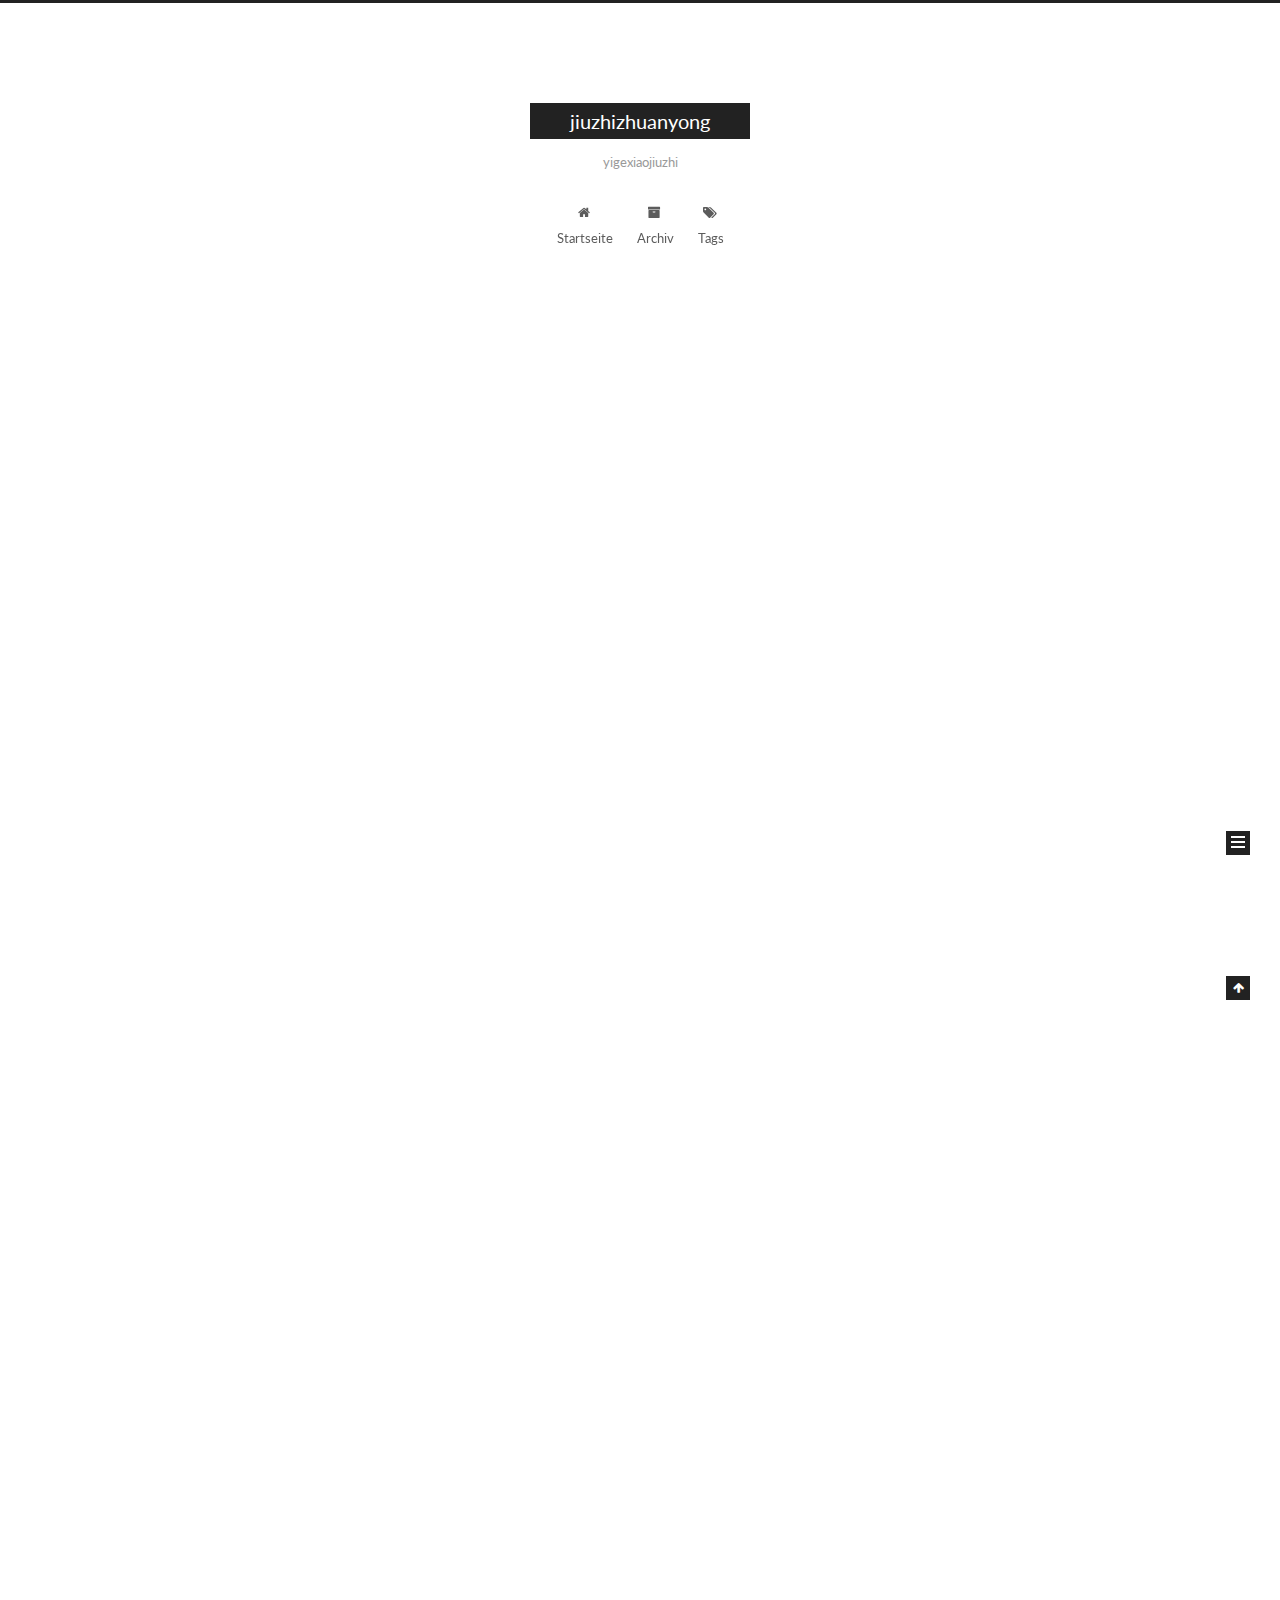
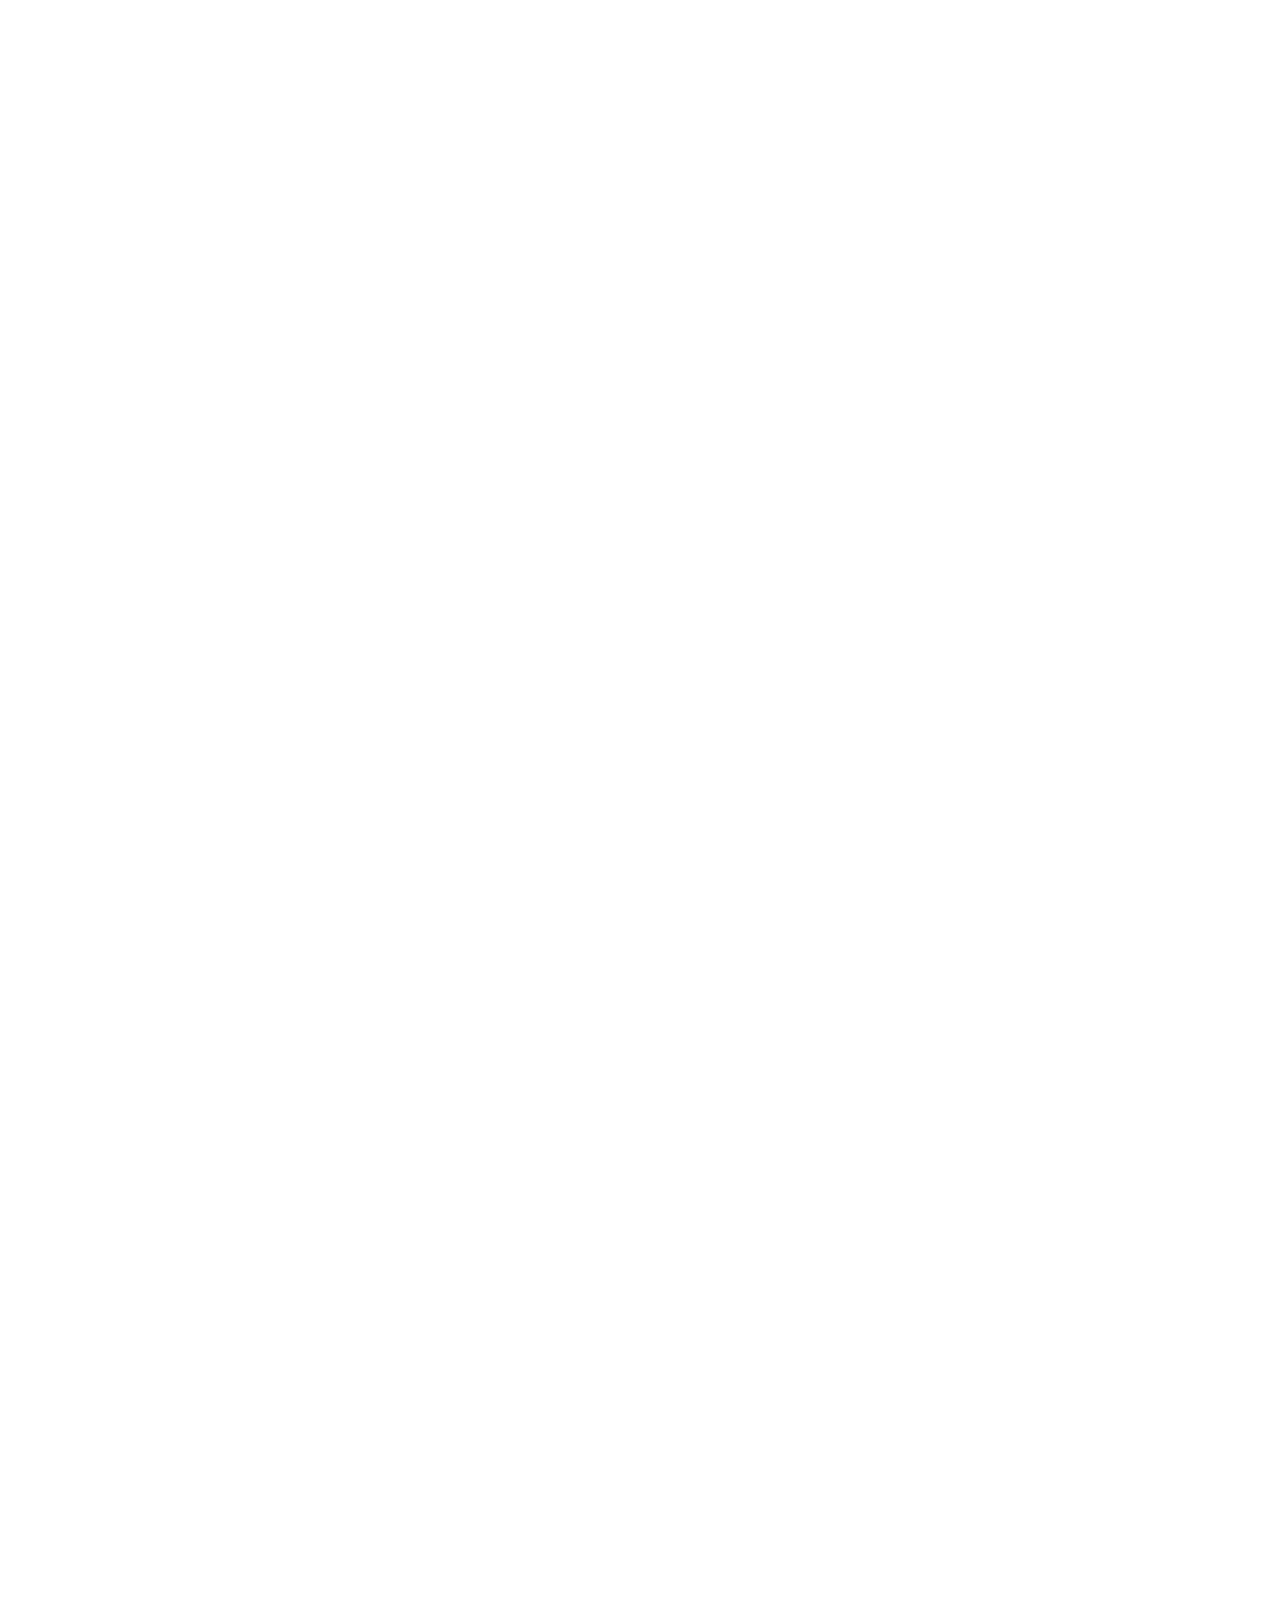
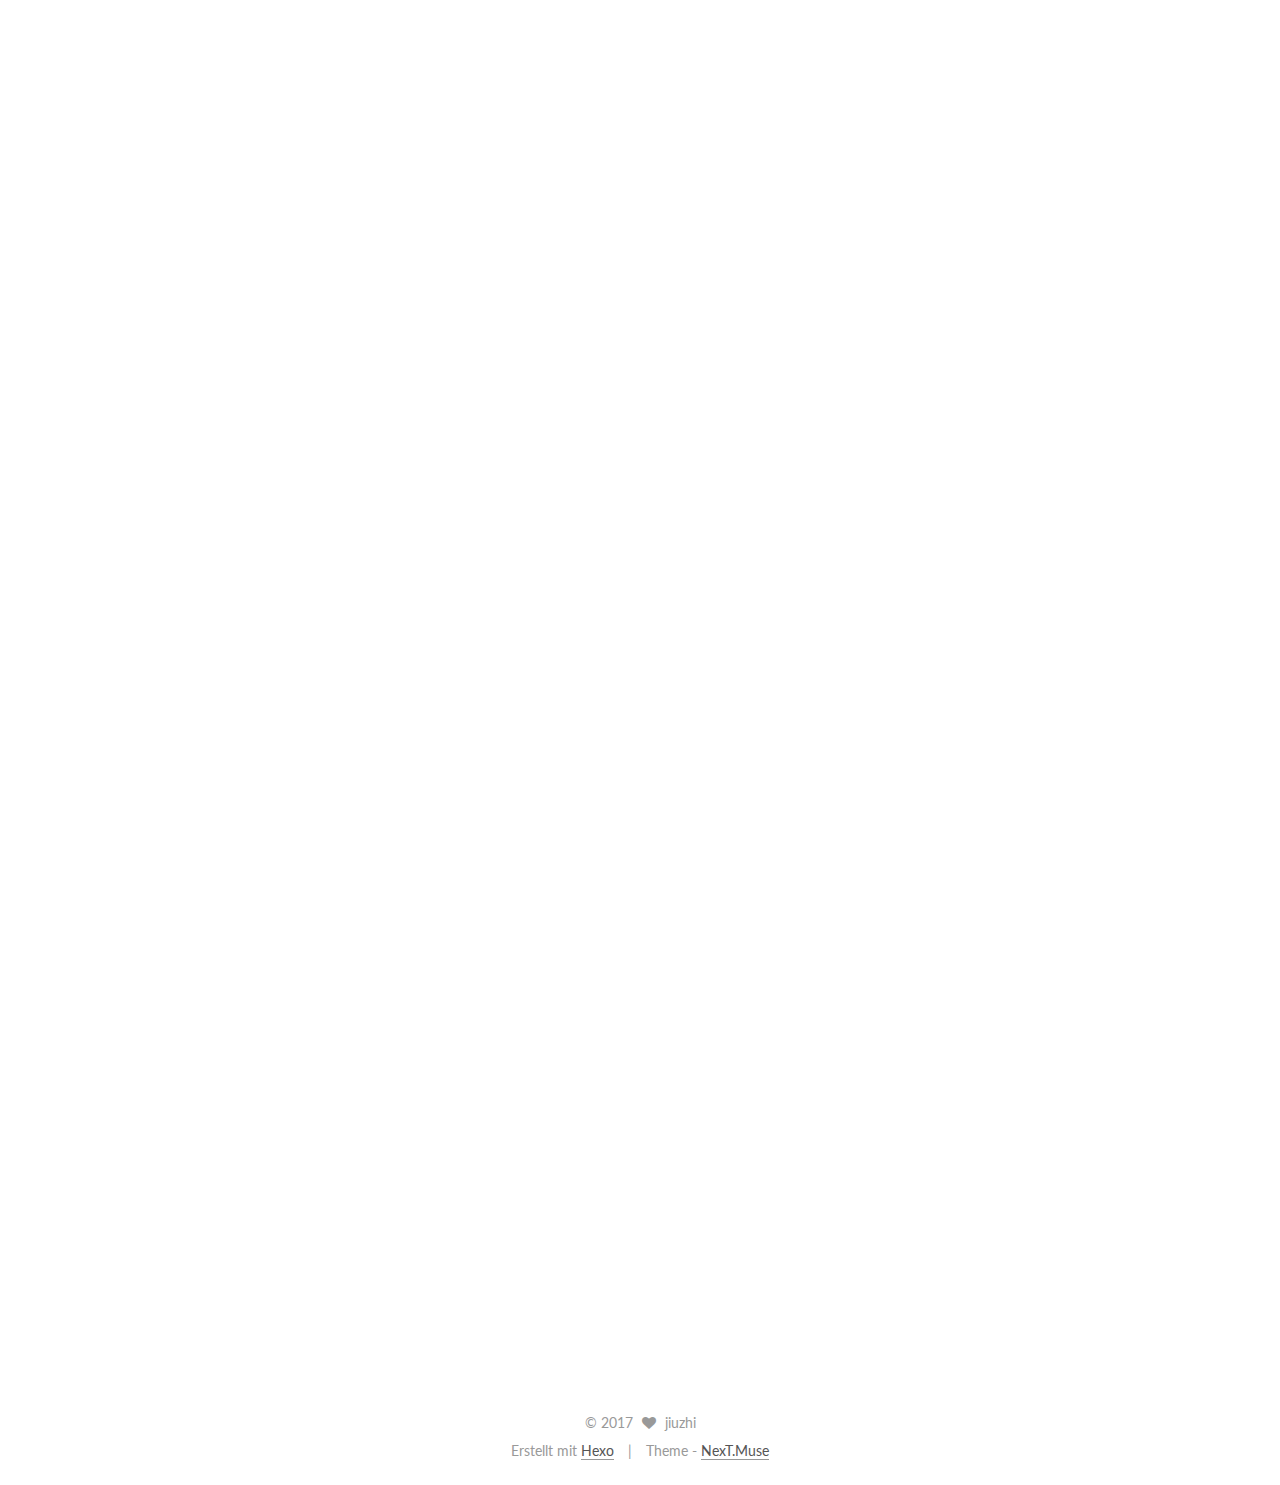
==== commit 02eb8031: "Site updated: 2017-07-13 14:40:35" ====
--- a/index.html
+++ b/index.html
@@ -384,7 +384,7 @@
 </ul>
 </li>
 </ol>
-<p><img src="../llnk.jpg" alt="wwwww"></p>
+<p><img src="C:\Users\Shinelon\Desktop\ELYones.github.io\source" alt="wwwww"></p>
 
           
         
@@ -825,6 +825,15 @@
           
 
           
+            
+            
+            <div class="site-state-item site-state-tags">
+              
+                <span class="site-state-item-count">3</span>
+                <span class="site-state-item-name">Tags</span>
+              
+            </div>
+          
 
         </nav>
 
--- a/css/main.css
+++ b/css/main.css
@@ -1677,7 +1677,7 @@
   width: 4px;
   height: 4px;
   border-radius: 50%;
-  background: #d012ff;
+  background: #ff20d6;
 }
 .links-of-blogroll {
   font-size: 13px;
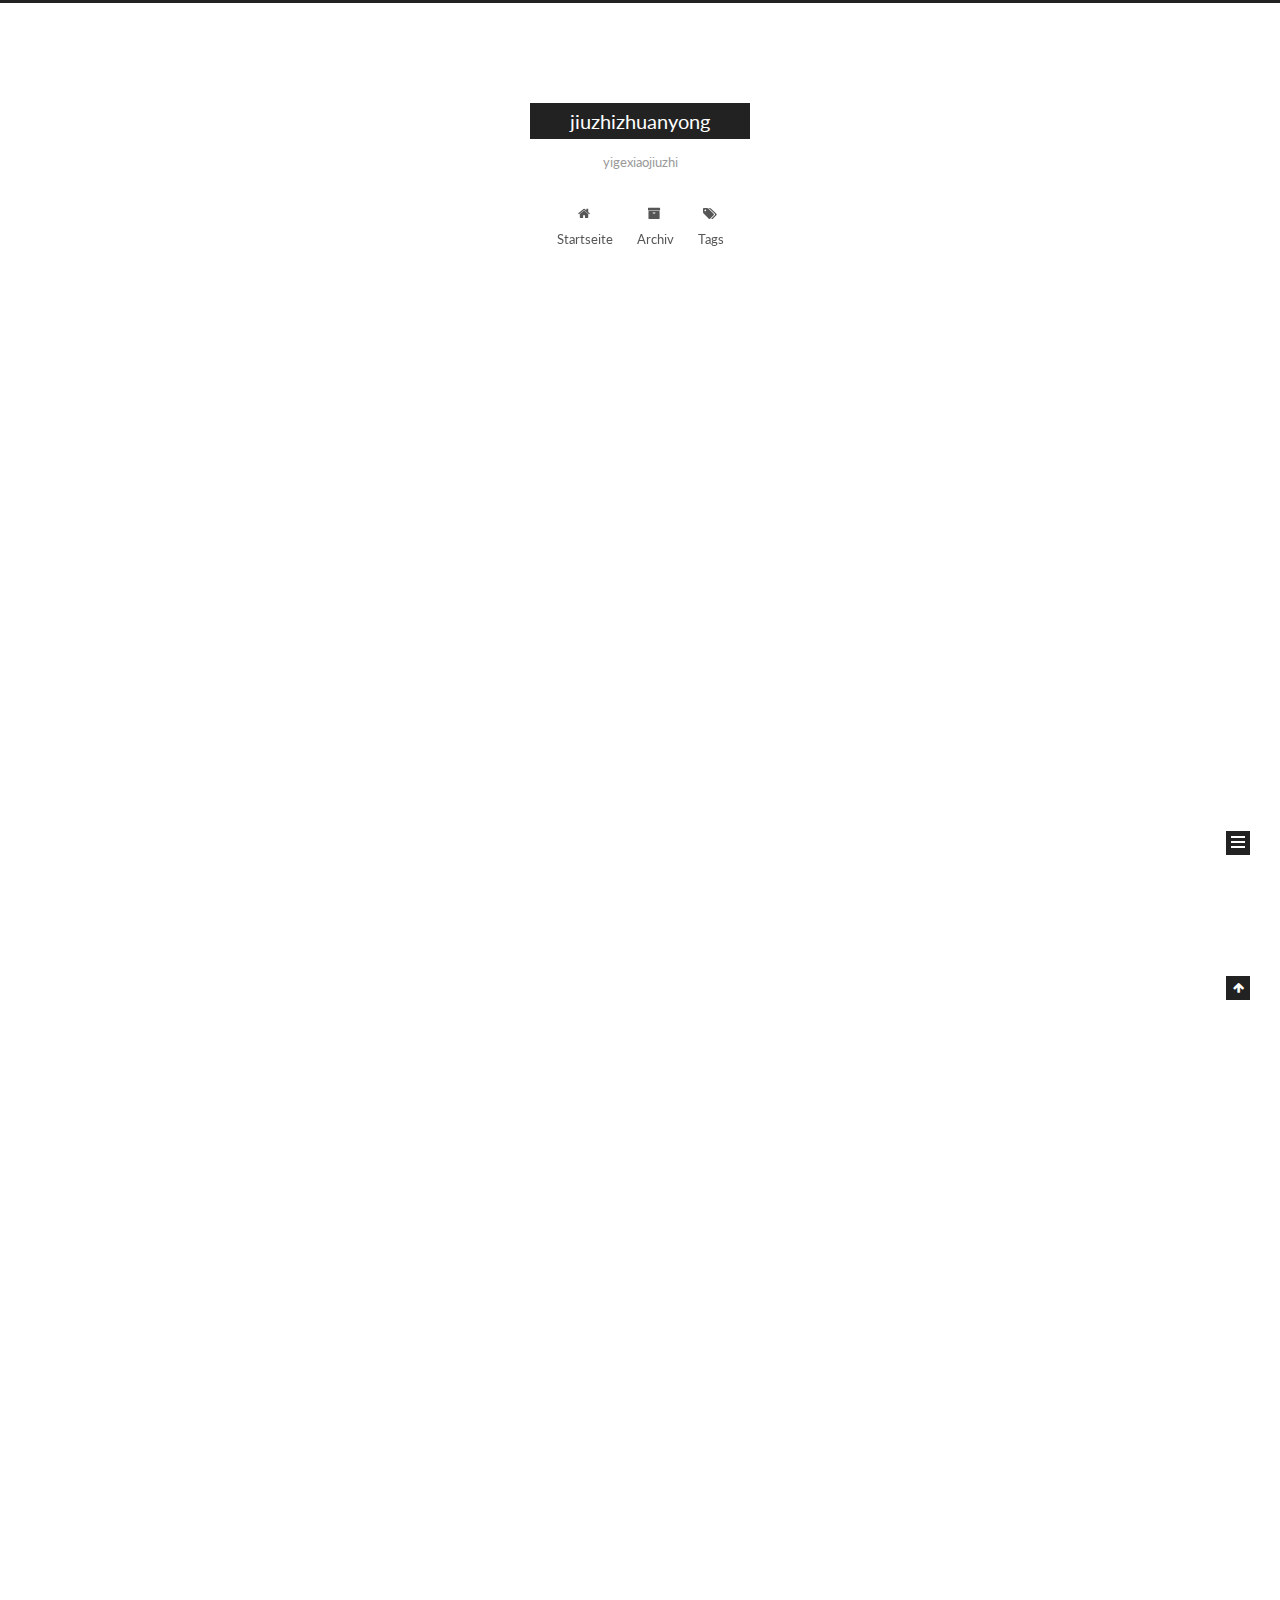
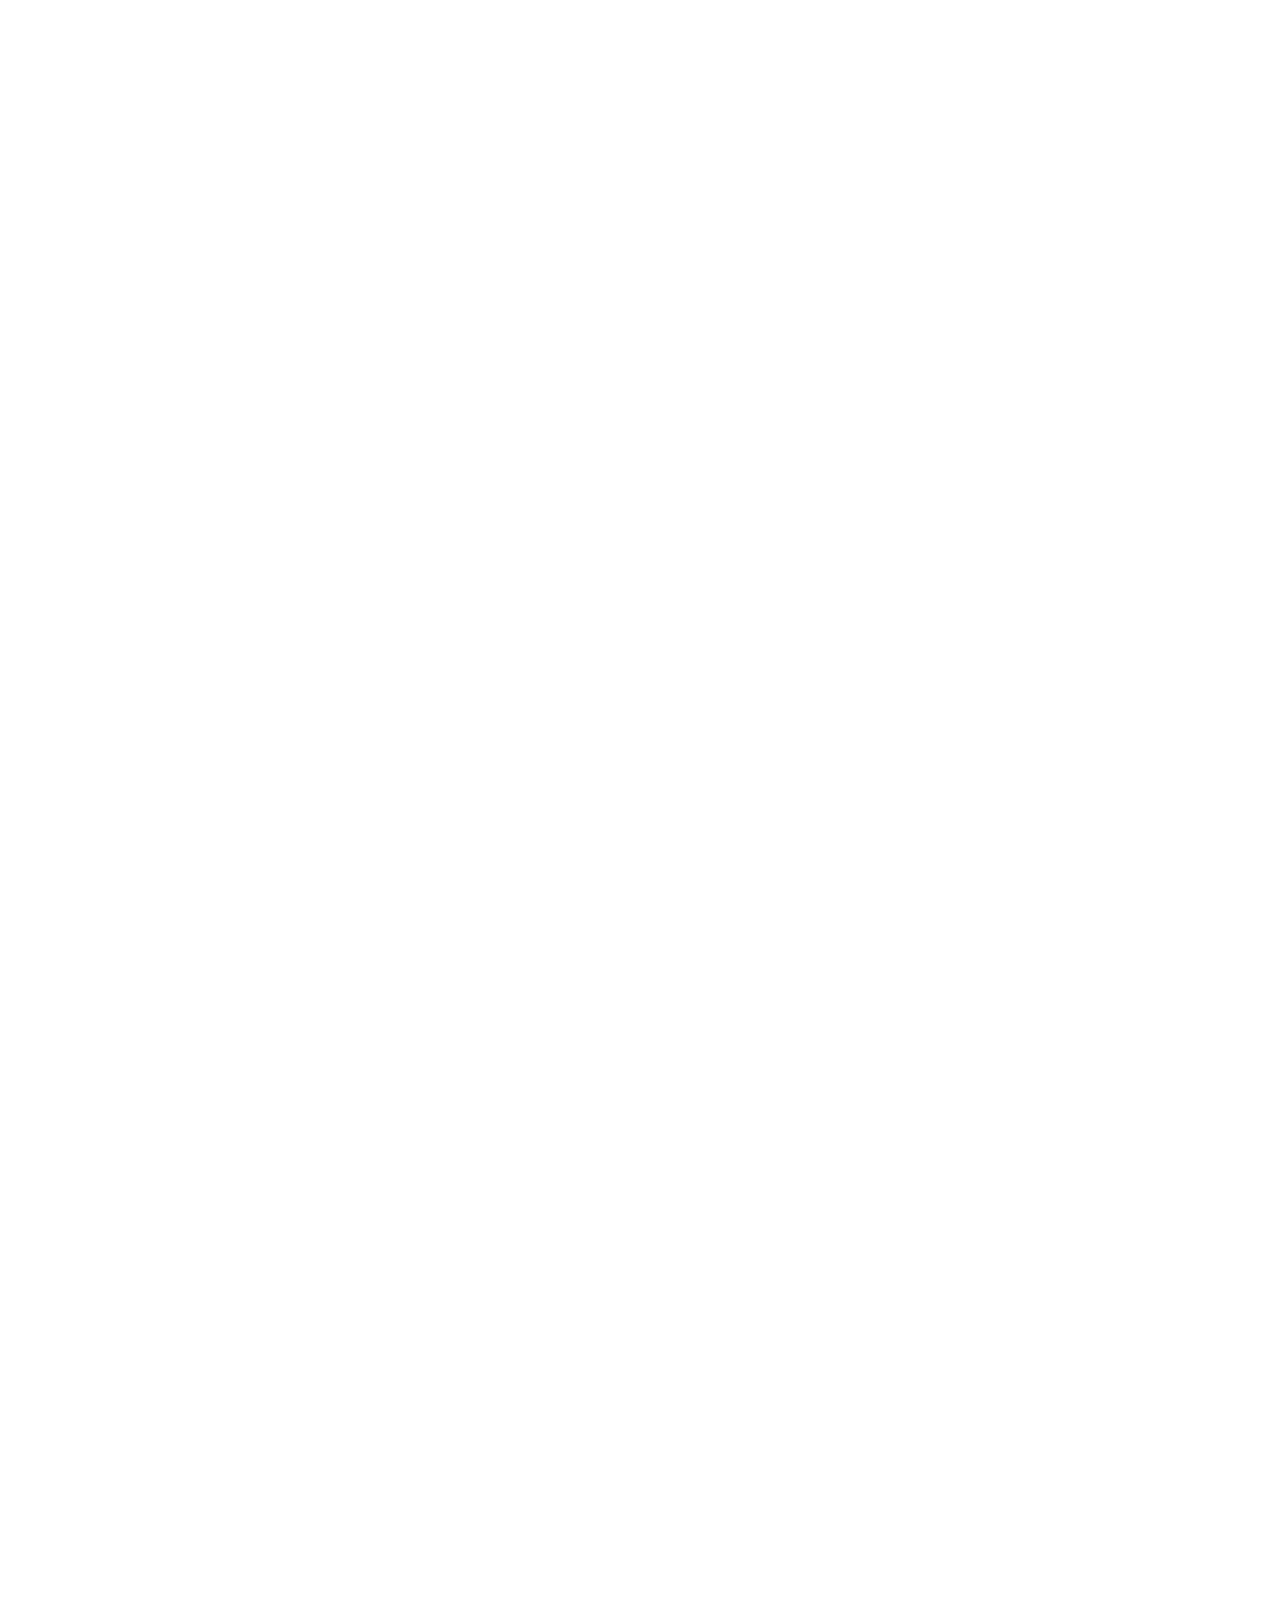
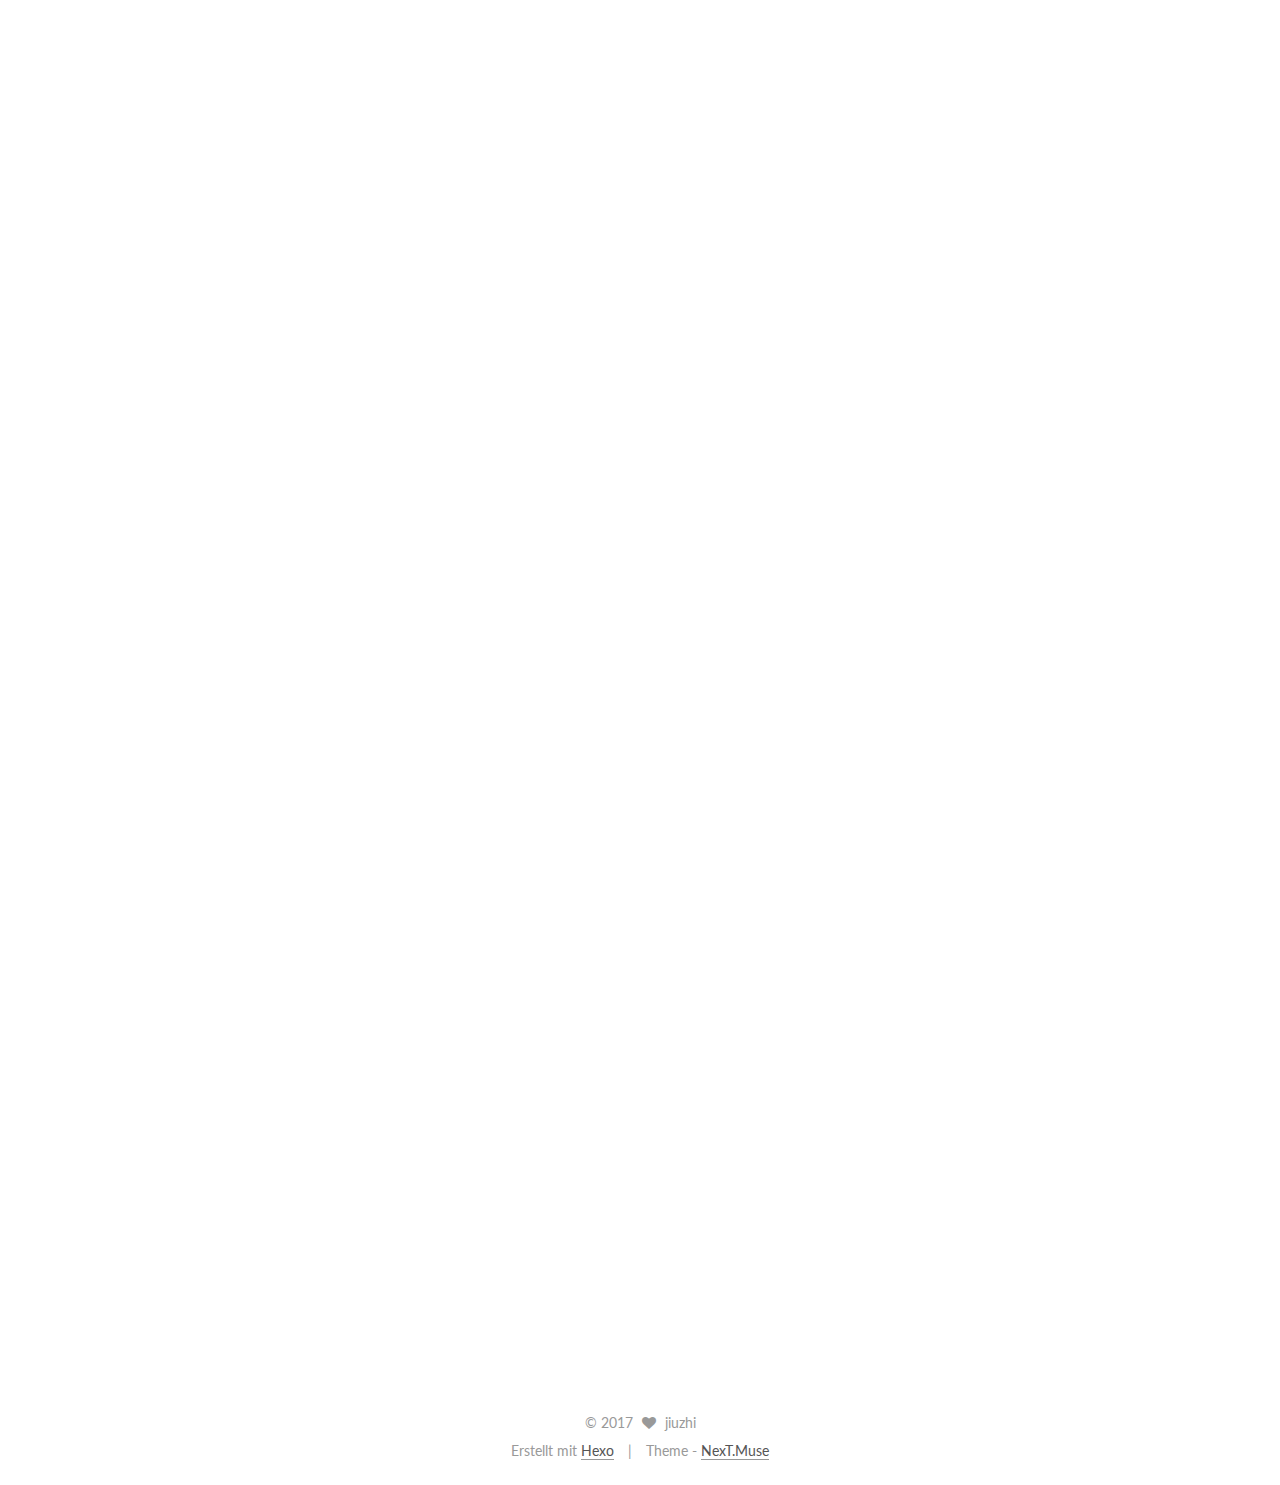
==== commit e1de7a9a: "Site updated: 2017-07-13 14:46:43" ====
--- a/index.html
+++ b/index.html
@@ -384,7 +384,7 @@
 </ul>
 </li>
 </ol>
-<p><img src="C:\Users\Shinelon\Desktop\ELYones.github.io\source" alt="wwwww"></p>
+<p><img src="../link.JPG" alt="wwwww"></p>
 
           
         
--- a/css/main.css
+++ b/css/main.css
@@ -1677,7 +1677,7 @@
   width: 4px;
   height: 4px;
   border-radius: 50%;
-  background: #ff20d6;
+  background: #fff5c6;
 }
 .links-of-blogroll {
   font-size: 13px;
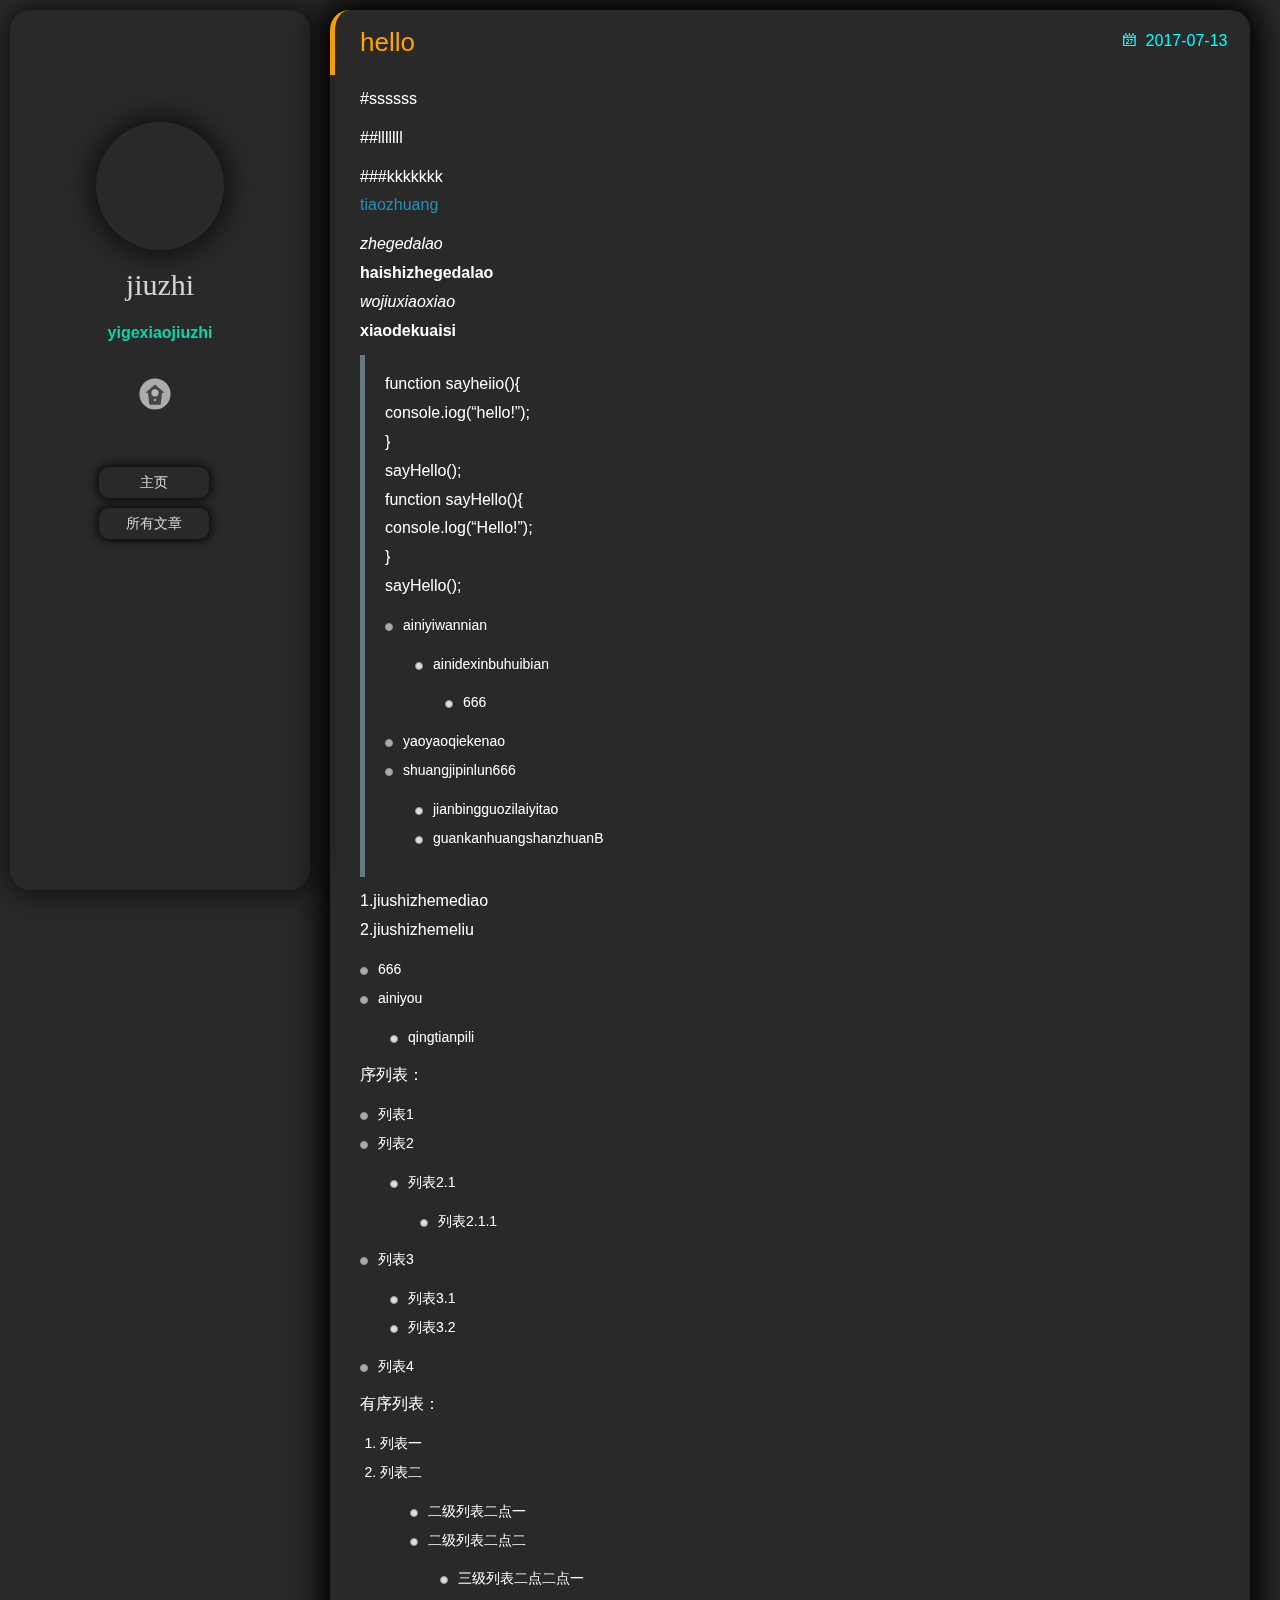
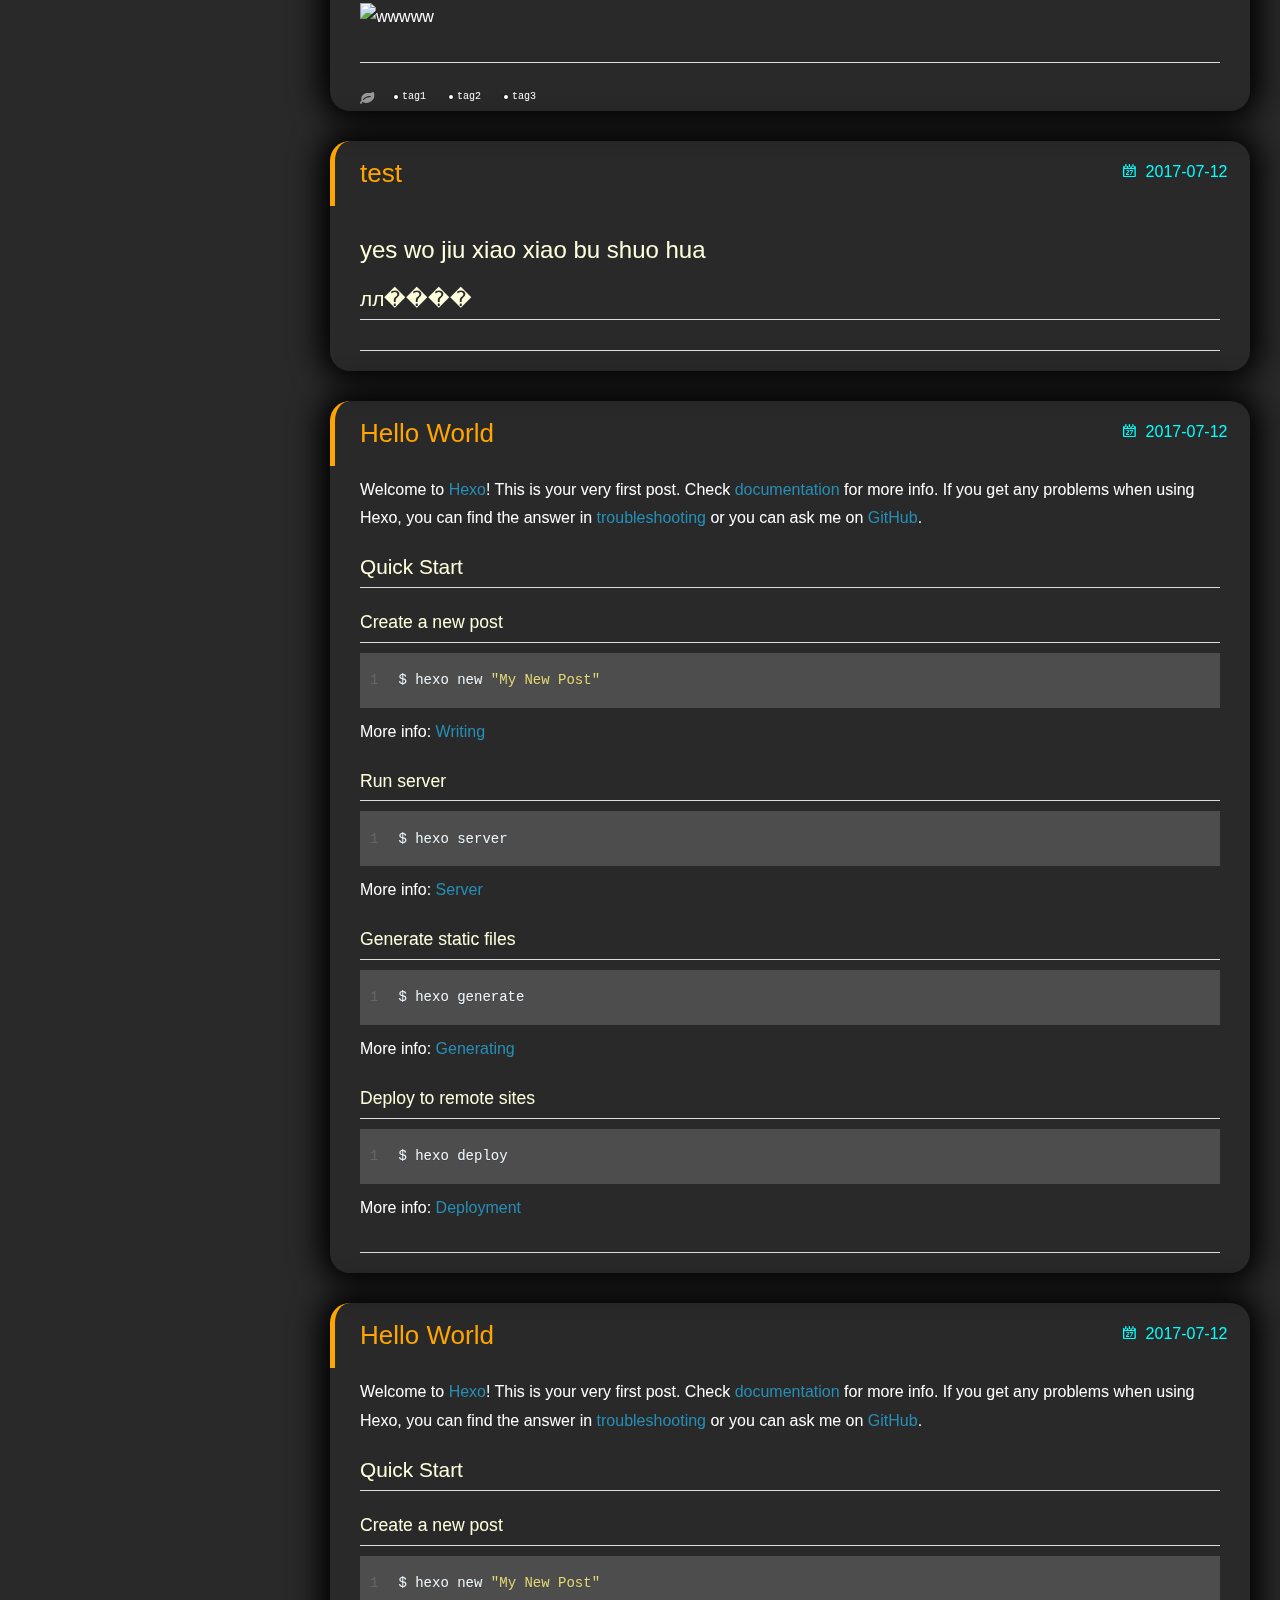
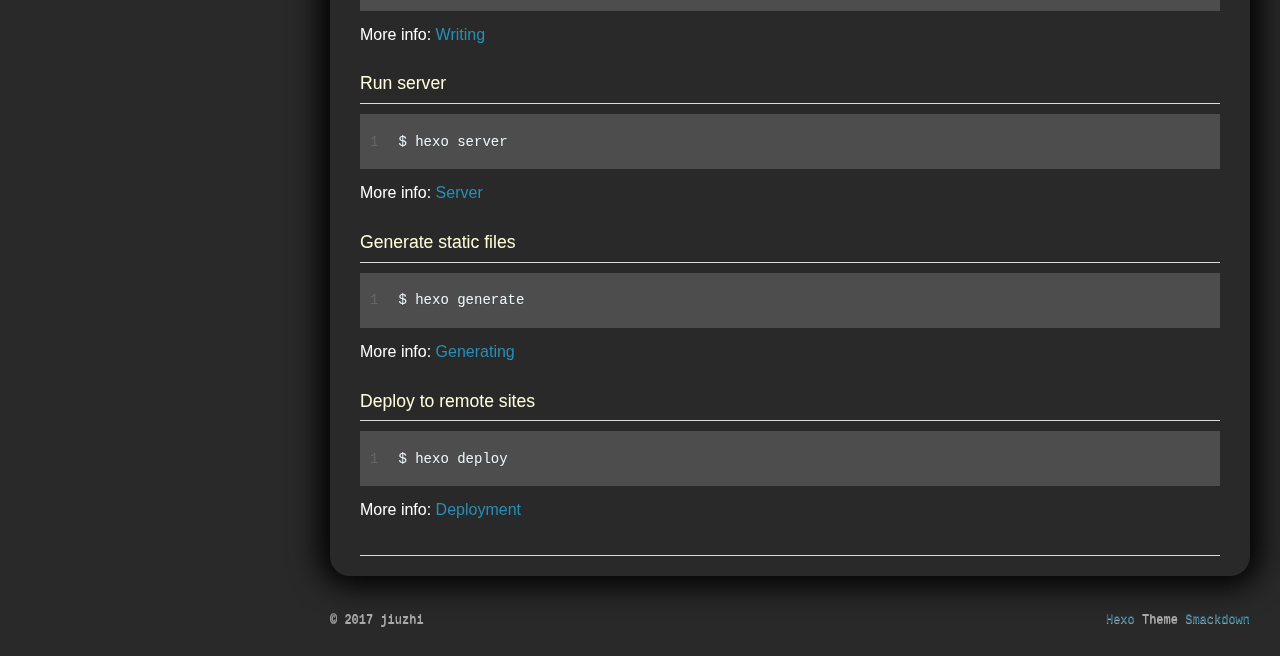
==== commit ec746569: "Site updated: 2017-07-13 15:24:17" ====
--- a/index.html
+++ b/index.html
@@ -1,99 +1,15 @@
-<!doctype html>
-
-
-
-  
-
-
-<html class="theme-next muse use-motion" lang="zh">
+<!DOCTYPE html>
+<html>
 <head>
-  <meta charset="UTF-8"/>
-<meta http-equiv="X-UA-Compatible" content="IE=edge" />
-<meta name="viewport" content="width=device-width, initial-scale=1, maximum-scale=1"/>
-
-
-
-
-
-
-
-
-
-<meta http-equiv="Cache-Control" content="no-transform" />
-<meta http-equiv="Cache-Control" content="no-siteapp" />
-
-
-
-
-
-
-
-
-
-
-
-
-
-
-
-  
-  
-  <link href="/lib/fancybox/source/jquery.fancybox.css?v=2.1.5" rel="stylesheet" type="text/css" />
-
-
-
-
-  
-  
-  
-  
-
-  
-    
-    
-  
-
-  
-
-  
-
-  
-
-  
-
-  
-    
-    
-    <link href="//fonts.googleapis.com/css?family=Lato:300,300italic,400,400italic,700,700italic&subset=latin,latin-ext" rel="stylesheet" type="text/css">
-  
-
-
-
-
-
-
-<link href="/lib/font-awesome/css/font-awesome.min.css?v=4.6.2" rel="stylesheet" type="text/css" />
-
-<link href="/css/main.css?v=5.1.1" rel="stylesheet" type="text/css" />
-
-
-  <meta name="keywords" content="Hexo, NexT" />
-
-
-
-
-
-
-
-
-  <link rel="shortcut icon" type="image/x-icon" href="/favicon.ico?v=5.1.1" />
-
-
-
-
-
-
-<meta name="description" content="jiuzhizhuanyongwangzhan">
+  <meta charset="utf-8">
+  
+  <title>jiuzhizhuanyong</title>
+
+  <!-- keywords -->
+  
+
+  <meta name="viewport" content="width=device-width, initial-scale=1, maximum-scale=1">
+  <meta name="description" content="jiuzhizhuanyongwangzhan">
 <meta property="og:type" content="website">
 <meta property="og:title" content="jiuzhizhuanyong">
 <meta property="og:url" content="http://yoursite.com/index.html">
@@ -102,229 +18,187 @@
 <meta name="twitter:card" content="summary">
 <meta name="twitter:title" content="jiuzhizhuanyong">
 <meta name="twitter:description" content="jiuzhizhuanyongwangzhan">
-
-
-
-<script type="text/javascript" id="hexo.configurations">
-  var NexT = window.NexT || {};
-  var CONFIG = {
-    root: '/',
-    scheme: 'Muse',
-    sidebar: {"position":"left","display":"post","offset":12,"offset_float":0,"b2t":false,"scrollpercent":false,"onmobile":false},
-    fancybox: true,
-    motion: true,
-    duoshuo: {
-      userId: '0',
-      author: 'Author'
-    },
-    algolia: {
-      applicationID: '',
-      apiKey: '',
-      indexName: '',
-      hits: {"per_page":10},
-      labels: {"input_placeholder":"Search for Posts","hits_empty":"We didn't find any results for the search: ${query}","hits_stats":"${hits} results found in ${time} ms"}
-    }
-  };
-</script>
-
-
-
-  <link rel="canonical" href="http://yoursite.com/"/>
-
-
-
-
-
-  <title>jiuzhizhuanyong</title>
-  
-
-
-
-
-
-
-
-
-
-
-
-
-
-
+  
+    <link rel="alternative" href="/atom.xml" title="jiuzhizhuanyong" type="application/atom+xml">
+  
+  
+    <link rel="icon" href="http://7xkj1z.com1.z0.glb.clouddn.com/head.jpg">
+  
+  <link rel="stylesheet" href="/css/style.css">
+  
+  
+
+  <script src="//cdn.bootcss.com/require.js/2.3.2/require.min.js"></script>
+  <script src="//cdn.bootcss.com/jquery/3.1.1/jquery.min.js"></script>
+
+  
 </head>
-
-<body itemscope itemtype="http://schema.org/WebPage" lang="zh">
-
-  
-  
-    
-  
-
-  <div class="container sidebar-position-left 
-   page-home 
- ">
-    <div class="headband"></div>
-
-    <header id="header" class="header" itemscope itemtype="http://schema.org/WPHeader">
-      <div class="header-inner"><div class="site-brand-wrapper">
-  <div class="site-meta ">
-    
-
-    <div class="custom-logo-site-title">
-      <a href="/"  class="brand" rel="start">
-        <span class="logo-line-before"><i></i></span>
-        <span class="site-title">jiuzhizhuanyong</span>
-        <span class="logo-line-after"><i></i></span>
+<body>
+  <div id="container">
+    <div id="particles-js"></div>
+    <div class="left-col">
+    <div class="overlay"></div>
+<div class="intrude-less">
+	<header id="header" class="inner">
+		<a href="/" class="profilepic">
+			
+			<img lazy-src="http://7xkj1z.com1.z0.glb.clouddn.com/head.jpg" class="js-avatar">
+			
+		</a>
+
+		<hgroup>
+		  <h1 class="header-author"><a href="/">jiuzhi</a></h1>
+		</hgroup>
+
+		
+		<p class="header-subtitle">yigexiaojiuzhi</p>
+		
+
+		
+			<div class="switch-btn">
+				<div class="icon">
+					<div class="icon-ctn">
+						<div class="icon-wrap icon-house" data-idx="0">
+							<div class="birdhouse"></div>
+							<div class="birdhouse_holes"></div>
+						</div>
+						<div class="icon-wrap icon-ribbon hide" data-idx="1">
+							<div class="ribbon"></div>
+						</div>
+						
+						<div class="icon-wrap icon-link hide" data-idx="2">
+							<div class="loopback_l"></div>
+							<div class="loopback_r"></div>
+						</div>
+						
+						
+					</div>
+					
+				</div>
+				<div class="tips-box hide">
+					<div class="tips-arrow"></div>
+					<ul class="tips-inner">
+						<li>菜单</li>
+						<li>标签</li>
+						
+						<li>友情链接</li>
+						
+						
+					</ul>
+				</div>
+			</div>
+		
+
+		<div class="switch-area">
+			<div class="switch-wrap">
+				<section class="switch-part switch-part1">
+					<nav class="header-menu">
+						<ul>
+						
+							<li><a href="/">主页</a></li>
+				        
+							<li><a href="/archives">所有文章</a></li>
+				        
+						</ul>
+					</nav>
+					<nav class="header-nav">
+						<div class="social">
+							
+						</div>
+					</nav>
+				</section>
+				
+				
+				<section class="switch-part switch-part2">
+					<div class="widget tagcloud" id="js-tagcloud">
+						<a href="/tags/tag1/" style="font-size: 10px;">tag1</a> <a href="/tags/tag2/" style="font-size: 10px;">tag2</a> <a href="/tags/tag3/" style="font-size: 10px;">tag3</a>
+					</div>
+				</section>
+				
+				
+				
+				<section class="switch-part switch-part3">
+					<div id="js-friends">
+					
+			          <a target="_blank" class="main-nav-link switch-friends-link" href="https://github.com/smackgg/hexo-theme-smackdown">smackdown</a>
+			        
+			        </div>
+				</section>
+				
+
+				
+			</div>
+		</div>
+	</header>				
+</div>
+    </div>
+    <div class="mid-col">
+      <nav id="mobile-nav">
+  	<div class="overlay">
+  		<div class="slider-trigger"></div>
+  		<h1 class="header-author js-mobile-header hide">jiuzhi</h1>
+  	</div>
+	<div class="intrude-less">
+		<header id="header" class="inner">
+			<div class="profilepic">
+				<img lazy-src="http://7xkj1z.com1.z0.glb.clouddn.com/head.jpg" class="js-avatar">
+			</div>
+			<hgroup>
+			  <h1 class="header-author">jiuzhi</h1>
+			</hgroup>
+			
+			<p class="header-subtitle">yigexiaojiuzhi</p>
+			
+			<nav class="header-menu">
+				<ul>
+				
+					<li><a href="/">主页</a></li>
+		        
+					<li><a href="/archives">所有文章</a></li>
+		        
+		        <div class="clearfix"></div>
+				</ul>
+			</nav>
+			<nav class="header-nav">
+				<div class="social">
+					
+				</div>
+			</nav>
+		</header>				
+	</div>
+</nav>
+      <div class="body-wrap">
+  
+    <article id="post-hello" class="article article-type-post" itemscope itemprop="blogPost">
+  
+    <div class="article-meta">
+      <a href="/2017/07/13/hello/" class="article-date">
+  	<time datetime="2017-07-13T01:34:49.000Z" itemprop="datePublished">2017-07-13</time>
+</a>
+    </div>
+  
+  <div class="article-inner">
+    
+      <input type="hidden" class="isFancy" />
+    
+    
+      <header class="article-header">
+        
+  
+    <h1 itemprop="name">
+      <a class="article-title" href="/2017/07/13/hello/">
+        hello
+        
       </a>
-    </div>
-      
-        <p class="site-subtitle">yigexiaojiuzhi</p>
-      
-  </div>
-
-  <div class="site-nav-toggle">
-    <button>
-      <span class="btn-bar"></span>
-      <span class="btn-bar"></span>
-      <span class="btn-bar"></span>
-    </button>
-  </div>
-</div>
-
-<nav class="site-nav">
-  
-
-  
-    <ul id="menu" class="menu">
-      
-        
-        <li class="menu-item menu-item-home">
-          <a href="/" rel="section">
-            
-              <i class="menu-item-icon fa fa-fw fa-home"></i> <br />
-            
-            Startseite
-          </a>
-        </li>
-      
-        
-        <li class="menu-item menu-item-archives">
-          <a href="/archives/" rel="section">
-            
-              <i class="menu-item-icon fa fa-fw fa-archive"></i> <br />
-            
-            Archiv
-          </a>
-        </li>
-      
-        
-        <li class="menu-item menu-item-tags">
-          <a href="/tags/" rel="section">
-            
-              <i class="menu-item-icon fa fa-fw fa-tags"></i> <br />
-            
-            Tags
-          </a>
-        </li>
-      
-
-      
-    </ul>
-  
-
-  
-</nav>
-
-
-
- </div>
-    </header>
-
-    <main id="main" class="main">
-      <div class="main-inner">
-        <div class="content-wrap">
-          <div id="content" class="content">
-            
-  <section id="posts" class="posts-expand">
-    
-      
-
-  
-
-  
-  
-  
-
-  <article class="post post-type-normal " itemscope itemtype="http://schema.org/Article">
-    <link itemprop="mainEntityOfPage" href="http://yoursite.com/2017/07/13/hello/">
-
-    <span hidden itemprop="author" itemscope itemtype="http://schema.org/Person">
-      <meta itemprop="name" content="jiuzhi">
-      <meta itemprop="description" content="">
-      <meta itemprop="image" content="/images/avatar.gif">
-    </span>
-
-    <span hidden itemprop="publisher" itemscope itemtype="http://schema.org/Organization">
-      <meta itemprop="name" content="jiuzhizhuanyong">
-    </span>
-
-    
-      <header class="post-header">
-
-        
-        
-          <h1 class="post-title" itemprop="name headline">
-                
-                <a class="post-title-link" href="/2017/07/13/hello/" itemprop="url">hello</a></h1>
-        
-
-        <div class="post-meta">
-          <span class="post-time">
-            
-              <span class="post-meta-item-icon">
-                <i class="fa fa-calendar-o"></i>
-              </span>
-              
-                <span class="post-meta-item-text">Veröffentlicht am</span>
-              
-              <time title="Post created" itemprop="dateCreated datePublished" datetime="2017-07-13T09:34:49+08:00">
-                2017-07-13
-              </time>
-            
-
-            
-
-            
-          </span>
-
-          
-
-          
-            
-          
-
-          
-          
-
-          
-
-          
-
-          
-
-        </div>
+    </h1>
+  
+
       </header>
-    
-
-    <div class="post-body" itemprop="articleBody">
-
-      
-      
-
-      
-        
-          
-            <p>#ssssss</p>
+      
+    
+    <div class="article-entry" itemprop="articleBody">
+      
+        <p>#ssssss</p>
 <p>##lllllll</p>
 <p>###kkkkkkk<br><a href="http://www.hao123.com" target="_blank" rel="external">tiaozhuang</a></p>
 <p><em>zhegedalao</em><br><strong>haishizhegedalao</strong><br><em>wojiuxiaoxiao</em><br><strong>xiaodekuaisi</strong></p>
@@ -384,230 +258,120 @@
 </ul>
 </li>
 </ol>
-<p><img src="../link.JPG" alt="wwwww"></p>
-
-          
-        
-      
-    </div>
-
-    <div>
-      
-    </div>
-
-    <div>
-      
-    </div>
-
-    <div>
-      
-    </div>
-
-    <footer class="post-footer">
-      
-
-      
-
-      
-
-      
-      
-        <div class="post-eof"></div>
-      
-    </footer>
-  </article>
-
-
-    
-      
-
-  
-
-  
-  
-  
-
-  <article class="post post-type-normal " itemscope itemtype="http://schema.org/Article">
-    <link itemprop="mainEntityOfPage" href="http://yoursite.com/2017/07/12/test/">
-
-    <span hidden itemprop="author" itemscope itemtype="http://schema.org/Person">
-      <meta itemprop="name" content="jiuzhi">
-      <meta itemprop="description" content="">
-      <meta itemprop="image" content="/images/avatar.gif">
-    </span>
-
-    <span hidden itemprop="publisher" itemscope itemtype="http://schema.org/Organization">
-      <meta itemprop="name" content="jiuzhizhuanyong">
-    </span>
-
-    
-      <header class="post-header">
-
-        
-        
-          <h1 class="post-title" itemprop="name headline">
-                
-                <a class="post-title-link" href="/2017/07/12/test/" itemprop="url">test</a></h1>
-        
-
-        <div class="post-meta">
-          <span class="post-time">
-            
-              <span class="post-meta-item-icon">
-                <i class="fa fa-calendar-o"></i>
-              </span>
-              
-                <span class="post-meta-item-text">Veröffentlicht am</span>
-              
-              <time title="Post created" itemprop="dateCreated datePublished" datetime="2017-07-12T18:05:53+08:00">
-                2017-07-12
-              </time>
-            
-
-            
-
-            
-          </span>
-
-          
-
-          
-            
-          
-
-          
-          
-
-          
-
-          
-
-          
-
-        </div>
+<p><img src="/link.JPG" alt="wwwww"></p>
+
+      
+    </div>
+    
+    <div class="article-info article-info-index">
+      
+      
+	<div class="article-tag tagcloud">
+		<ul class="article-tag-list"><li class="article-tag-list-item"><a class="article-tag-list-link" href="/tags/tag1/">tag1</a></li><li class="article-tag-list-item"><a class="article-tag-list-link" href="/tags/tag2/">tag2</a></li><li class="article-tag-list-item"><a class="article-tag-list-link" href="/tags/tag3/">tag3</a></li></ul>
+	</div>
+
+      
+
+      
+      <div class="clearfix"></div>
+    </div>
+      
+    
+  </div>
+  
+</article>
+
+
+
+
+
+
+
+  
+    <article id="post-test" class="article article-type-post" itemscope itemprop="blogPost">
+  
+    <div class="article-meta">
+      <a href="/2017/07/12/test/" class="article-date">
+  	<time datetime="2017-07-12T10:05:53.000Z" itemprop="datePublished">2017-07-12</time>
+</a>
+    </div>
+  
+  <div class="article-inner">
+    
+      <input type="hidden" class="isFancy" />
+    
+    
+      <header class="article-header">
+        
+  
+    <h1 itemprop="name">
+      <a class="article-title" href="/2017/07/12/test/">
+        test
+        
+      </a>
+    </h1>
+  
+
       </header>
-    
-
-    <div class="post-body" itemprop="articleBody">
-
-      
-      
-
-      
-        
-          
-            <h1 id="yes-wo-jiu-xiao-xiao-bu-shuo-hua"><a href="#yes-wo-jiu-xiao-xiao-bu-shuo-hua" class="headerlink" title="yes wo jiu xiao xiao bu shuo hua"></a>yes wo jiu xiao xiao bu shuo hua</h1><h2 id="лл����"><a href="#лл����" class="headerlink" title="лл����"></a>лл����</h2>
-          
-        
-      
-    </div>
-
-    <div>
-      
-    </div>
-
-    <div>
-      
-    </div>
-
-    <div>
-      
-    </div>
-
-    <footer class="post-footer">
-      
-
-      
-
-      
-
-      
-      
-        <div class="post-eof"></div>
-      
-    </footer>
-  </article>
-
-
-    
-      
-
-  
-
-  
-  
-  
-
-  <article class="post post-type-normal " itemscope itemtype="http://schema.org/Article">
-    <link itemprop="mainEntityOfPage" href="http://yoursite.com/2017/07/12/dalao/">
-
-    <span hidden itemprop="author" itemscope itemtype="http://schema.org/Person">
-      <meta itemprop="name" content="jiuzhi">
-      <meta itemprop="description" content="">
-      <meta itemprop="image" content="/images/avatar.gif">
-    </span>
-
-    <span hidden itemprop="publisher" itemscope itemtype="http://schema.org/Organization">
-      <meta itemprop="name" content="jiuzhizhuanyong">
-    </span>
-
-    
-      <header class="post-header">
-
-        
-        
-          <h1 class="post-title" itemprop="name headline">
-                
-                <a class="post-title-link" href="/2017/07/12/dalao/" itemprop="url">Hello World</a></h1>
-        
-
-        <div class="post-meta">
-          <span class="post-time">
-            
-              <span class="post-meta-item-icon">
-                <i class="fa fa-calendar-o"></i>
-              </span>
-              
-                <span class="post-meta-item-text">Veröffentlicht am</span>
-              
-              <time title="Post created" itemprop="dateCreated datePublished" datetime="2017-07-12T18:01:16+08:00">
-                2017-07-12
-              </time>
-            
-
-            
-
-            
-          </span>
-
-          
-
-          
-            
-          
-
-          
-          
-
-          
-
-          
-
-          
-
-        </div>
+      
+    
+    <div class="article-entry" itemprop="articleBody">
+      
+        <h1 id="yes-wo-jiu-xiao-xiao-bu-shuo-hua"><a href="#yes-wo-jiu-xiao-xiao-bu-shuo-hua" class="headerlink" title="yes wo jiu xiao xiao bu shuo hua"></a>yes wo jiu xiao xiao bu shuo hua</h1><h2 id="лл����"><a href="#лл����" class="headerlink" title="лл����"></a>лл����</h2>
+      
+    </div>
+    
+    <div class="article-info article-info-index">
+      
+      
+      
+
+      
+      <div class="clearfix"></div>
+    </div>
+      
+    
+  </div>
+  
+</article>
+
+
+
+
+
+
+
+  
+    <article id="post-dalao" class="article article-type-post" itemscope itemprop="blogPost">
+  
+    <div class="article-meta">
+      <a href="/2017/07/12/dalao/" class="article-date">
+  	<time datetime="2017-07-12T10:01:16.237Z" itemprop="datePublished">2017-07-12</time>
+</a>
+    </div>
+  
+  <div class="article-inner">
+    
+      <input type="hidden" class="isFancy" />
+    
+    
+      <header class="article-header">
+        
+  
+    <h1 itemprop="name">
+      <a class="article-title" href="/2017/07/12/dalao/">
+        Hello World
+        
+      </a>
+    </h1>
+  
+
       </header>
-    
-
-    <div class="post-body" itemprop="articleBody">
-
-      
-      
-
-      
-        
-          
-            <p>Welcome to <a href="https://hexo.io/" target="_blank" rel="external">Hexo</a>! This is your very first post. Check <a href="https://hexo.io/docs/" target="_blank" rel="external">documentation</a> for more info. If you get any problems when using Hexo, you can find the answer in <a href="https://hexo.io/docs/troubleshooting.html" target="_blank" rel="external">troubleshooting</a> or you can ask me on <a href="https://github.com/hexojs/hexo/issues" target="_blank" rel="external">GitHub</a>.</p>
+      
+    
+    <div class="article-entry" itemprop="articleBody">
+      
+        <p>Welcome to <a href="https://hexo.io/" target="_blank" rel="external">Hexo</a>! This is your very first post. Check <a href="https://hexo.io/docs/" target="_blank" rel="external">documentation</a> for more info. If you get any problems when using Hexo, you can find the answer in <a href="https://hexo.io/docs/troubleshooting.html" target="_blank" rel="external">troubleshooting</a> or you can ask me on <a href="https://github.com/hexojs/hexo/issues" target="_blank" rel="external">GitHub</a>.</p>
 <h2 id="Quick-Start"><a href="#Quick-Start" class="headerlink" title="Quick Start"></a>Quick Start</h2><h3 id="Create-a-new-post"><a href="#Create-a-new-post" class="headerlink" title="Create a new post"></a>Create a new post</h3><figure class="highlight bash"><table><tr><td class="gutter"><pre><div class="line">1</div></pre></td><td class="code"><pre><div class="line">$ hexo new <span class="string">"My New Post"</span></div></pre></td></tr></table></figure>
 <p>More info: <a href="https://hexo.io/docs/writing.html" target="_blank" rel="external">Writing</a></p>
 <h3 id="Run-server"><a href="#Run-server" class="headerlink" title="Run server"></a>Run server</h3><figure class="highlight bash"><table><tr><td class="gutter"><pre><div class="line">1</div></pre></td><td class="code"><pre><div class="line">$ hexo server</div></pre></td></tr></table></figure>
@@ -617,117 +381,60 @@
 <h3 id="Deploy-to-remote-sites"><a href="#Deploy-to-remote-sites" class="headerlink" title="Deploy to remote sites"></a>Deploy to remote sites</h3><figure class="highlight bash"><table><tr><td class="gutter"><pre><div class="line">1</div></pre></td><td class="code"><pre><div class="line">$ hexo deploy</div></pre></td></tr></table></figure>
 <p>More info: <a href="https://hexo.io/docs/deployment.html" target="_blank" rel="external">Deployment</a></p>
 
-          
-        
-      
-    </div>
-
-    <div>
-      
-    </div>
-
-    <div>
-      
-    </div>
-
-    <div>
-      
-    </div>
-
-    <footer class="post-footer">
-      
-
-      
-
-      
-
-      
-      
-        <div class="post-eof"></div>
-      
-    </footer>
-  </article>
-
-
-    
-      
-
-  
-
-  
-  
-  
-
-  <article class="post post-type-normal " itemscope itemtype="http://schema.org/Article">
-    <link itemprop="mainEntityOfPage" href="http://yoursite.com/2017/07/12/hello-world/">
-
-    <span hidden itemprop="author" itemscope itemtype="http://schema.org/Person">
-      <meta itemprop="name" content="jiuzhi">
-      <meta itemprop="description" content="">
-      <meta itemprop="image" content="/images/avatar.gif">
-    </span>
-
-    <span hidden itemprop="publisher" itemscope itemtype="http://schema.org/Organization">
-      <meta itemprop="name" content="jiuzhizhuanyong">
-    </span>
-
-    
-      <header class="post-header">
-
-        
-        
-          <h1 class="post-title" itemprop="name headline">
-                
-                <a class="post-title-link" href="/2017/07/12/hello-world/" itemprop="url">Hello World</a></h1>
-        
-
-        <div class="post-meta">
-          <span class="post-time">
-            
-              <span class="post-meta-item-icon">
-                <i class="fa fa-calendar-o"></i>
-              </span>
-              
-                <span class="post-meta-item-text">Veröffentlicht am</span>
-              
-              <time title="Post created" itemprop="dateCreated datePublished" datetime="2017-07-12T17:40:47+08:00">
-                2017-07-12
-              </time>
-            
-
-            
-
-            
-          </span>
-
-          
-
-          
-            
-          
-
-          
-          
-
-          
-
-          
-
-          
-
-        </div>
+      
+    </div>
+    
+    <div class="article-info article-info-index">
+      
+      
+      
+
+      
+      <div class="clearfix"></div>
+    </div>
+      
+    
+  </div>
+  
+</article>
+
+
+
+
+
+
+
+  
+    <article id="post-hello-world" class="article article-type-post" itemscope itemprop="blogPost">
+  
+    <div class="article-meta">
+      <a href="/2017/07/12/hello-world/" class="article-date">
+  	<time datetime="2017-07-12T09:40:47.706Z" itemprop="datePublished">2017-07-12</time>
+</a>
+    </div>
+  
+  <div class="article-inner">
+    
+      <input type="hidden" class="isFancy" />
+    
+    
+      <header class="article-header">
+        
+  
+    <h1 itemprop="name">
+      <a class="article-title" href="/2017/07/12/hello-world/">
+        Hello World
+        
+      </a>
+    </h1>
+  
+
       </header>
-    
-
-    <div class="post-body" itemprop="articleBody">
-
-      
-      
-
-      
-        
-          
-            <p>Welcome to <a href="https://hexo.io/" target="_blank" rel="external">Hexo</a>! This is your very first post. Check <a href="https://hexo.io/docs/" target="_blank" rel="external">documentation</a> for more info. If you get any problems when using Hexo, you can find the answer in <a href="https://hexo.io/docs/troubleshooting.html" target="_blank" rel="external">troubleshooting</a> or you can ask me on <a href="https://github.com/hexojs/hexo/issues" target="_blank" rel="external">GitHub</a>.</p>
+      
+    
+    <div class="article-entry" itemprop="articleBody">
+      
+        <p>Welcome to <a href="https://hexo.io/" target="_blank" rel="external">Hexo</a>! This is your very first post. Check <a href="https://hexo.io/docs/" target="_blank" rel="external">documentation</a> for more info. If you get any problems when using Hexo, you can find the answer in <a href="https://hexo.io/docs/troubleshooting.html" target="_blank" rel="external">troubleshooting</a> or you can ask me on <a href="https://github.com/hexojs/hexo/issues" target="_blank" rel="external">GitHub</a>.</p>
 <h2 id="Quick-Start"><a href="#Quick-Start" class="headerlink" title="Quick Start"></a>Quick Start</h2><h3 id="Create-a-new-post"><a href="#Create-a-new-post" class="headerlink" title="Create a new post"></a>Create a new post</h3><figure class="highlight bash"><table><tr><td class="gutter"><pre><div class="line">1</div></pre></td><td class="code"><pre><div class="line">$ hexo new <span class="string">"My New Post"</span></div></pre></td></tr></table></figure>
 <p>More info: <a href="https://hexo.io/docs/writing.html" target="_blank" rel="external">Writing</a></p>
 <h3 id="Run-server"><a href="#Run-server" class="headerlink" title="Run server"></a>Run server</h3><figure class="highlight bash"><table><tr><td class="gutter"><pre><div class="line">1</div></pre></td><td class="code"><pre><div class="line">$ hexo server</div></pre></td></tr></table></figure>
@@ -737,292 +444,86 @@
 <h3 id="Deploy-to-remote-sites"><a href="#Deploy-to-remote-sites" class="headerlink" title="Deploy to remote sites"></a>Deploy to remote sites</h3><figure class="highlight bash"><table><tr><td class="gutter"><pre><div class="line">1</div></pre></td><td class="code"><pre><div class="line">$ hexo deploy</div></pre></td></tr></table></figure>
 <p>More info: <a href="https://hexo.io/docs/deployment.html" target="_blank" rel="external">Deployment</a></p>
 
-          
-        
-      
-    </div>
-
-    <div>
-      
-    </div>
-
-    <div>
-      
-    </div>
-
-    <div>
-      
-    </div>
-
-    <footer class="post-footer">
-      
-
-      
-
-      
-
-      
-      
-        <div class="post-eof"></div>
-      
-    </footer>
-  </article>
-
-
-    
-  </section>
-
-  
-
-
-          </div>
-          
-
-
-          
-
+      
+    </div>
+    
+    <div class="article-info article-info-index">
+      
+      
+      
+
+      
+      <div class="clearfix"></div>
+    </div>
+      
+    
+  </div>
+  
+</article>
+
+
+
+
+
+
+
+  
+  
+</div>
+      <footer id="footer">
+  <div class="outer">
+    <div id="footer-info">
+      <div class="footer-left">
+        &copy; 2017 jiuzhi
+      </div>
+        <div class="footer-right">
+          <a href="http://hexo.io/" target="_blank">Hexo</a>  Theme <a href="https://github.com/smackgg/hexo-theme-smackdown" target="_blank">Smackdown</a>
         </div>
-        
-          
-  
-  <div class="sidebar-toggle">
-    <div class="sidebar-toggle-line-wrap">
-      <span class="sidebar-toggle-line sidebar-toggle-line-first"></span>
-      <span class="sidebar-toggle-line sidebar-toggle-line-middle"></span>
-      <span class="sidebar-toggle-line sidebar-toggle-line-last"></span>
     </div>
   </div>
-
-  <aside id="sidebar" class="sidebar">
-    
-    <div class="sidebar-inner">
-
-      
-
-      
-
-      <section class="site-overview sidebar-panel sidebar-panel-active">
-        <div class="site-author motion-element" itemprop="author" itemscope itemtype="http://schema.org/Person">
-          <img class="site-author-image" itemprop="image"
-               src="/images/avatar.gif"
-               alt="jiuzhi" />
-          <p class="site-author-name" itemprop="name">jiuzhi</p>
-           
-              <p class="site-description motion-element" itemprop="description">jiuzhizhuanyongwangzhan</p>
-          
-        </div>
-        <nav class="site-state motion-element">
-
-          
-            <div class="site-state-item site-state-posts">
-              <a href="/archives/">
-                <span class="site-state-item-count">4</span>
-                <span class="site-state-item-name">Artikel</span>
-              </a>
-            </div>
-          
-
-          
-
-          
-            
-            
-            <div class="site-state-item site-state-tags">
-              
-                <span class="site-state-item-count">3</span>
-                <span class="site-state-item-name">Tags</span>
-              
-            </div>
-          
-
-        </nav>
-
-        
-
-        <div class="links-of-author motion-element">
-          
-        </div>
-
-        
-        
-
-        
-        
-
-        
-
-
-      </section>
-
-      
-
-      
-
-    </div>
-  </aside>
-
-
-        
-      </div>
-    </main>
-
-    <footer id="footer" class="footer">
-      <div class="footer-inner">
-        <div class="copyright" >
-  
-  &copy; 
-  <span itemprop="copyrightYear">2017</span>
-  <span class="with-love">
-    <i class="fa fa-heart"></i>
-  </span>
-  <span class="author" itemprop="copyrightHolder">jiuzhi</span>
-</div>
-
-
-<div class="powered-by">
-  Erstellt mit  <a class="theme-link" href="https://hexo.io">Hexo</a>
-</div>
-
-<div class="theme-info">
-  Theme -
-  <a class="theme-link" href="https://github.com/iissnan/hexo-theme-next">
-    NexT.Muse
-  </a>
-</div>
-
-
-        
-
-        
-      </div>
-    </footer>
-
-    
-      <div class="back-to-top">
-        <i class="fa fa-arrow-up"></i>
-        
-      </div>
-    
+</footer>
+    </div>
+    
+  <link rel="stylesheet" href="/fancybox/jquery.fancybox.css">
+
+
+<script>
+	var yiliaConfig = {
+		fancybox: true,
+		mathjax: true,
+		animate: true,
+		isHome: true,
+		isPost: false,
+		isArchive: false,
+		isTag: false,
+		isCategory: false,
+		open_in_new: false
+	}
+</script>
+<script src="/js/main.js"></script>
+
+
+
+<script type="text/x-mathjax-config">
+MathJax.Hub.Config({
+    tex2jax: {
+        inlineMath: [ ['$','$'], ["\\(","\\)"]  ],
+        processEscapes: true,
+        skipTags: ['script', 'noscript', 'style', 'textarea', 'pre', 'code']
+    }
+});
+
+MathJax.Hub.Queue(function() {
+    var all = MathJax.Hub.getAllJax(), i;
+    for(i=0; i < all.length; i += 1) {
+        all[i].SourceElement().parentNode.className += ' has-jax';                 
+    }       
+});
+</script>
+
+<script src="//cdn.bootcss.com/mathjax/2.7.0/MathJax.js"></script>
+
 
   </div>
-
-  
-
-<script type="text/javascript">
-  if (Object.prototype.toString.call(window.Promise) !== '[object Function]') {
-    window.Promise = null;
-  }
-</script>
-
-
-
-
-
-
-
-
-
-  
-
-
-
-
-
-
-
-
-
-
-
-
-  
-  <script type="text/javascript" src="/lib/jquery/index.js?v=2.1.3"></script>
-
-  
-  <script type="text/javascript" src="/lib/fastclick/lib/fastclick.min.js?v=1.0.6"></script>
-
-  
-  <script type="text/javascript" src="/lib/jquery_lazyload/jquery.lazyload.js?v=1.9.7"></script>
-
-  
-  <script type="text/javascript" src="/lib/velocity/velocity.min.js?v=1.2.1"></script>
-
-  
-  <script type="text/javascript" src="/lib/velocity/velocity.ui.min.js?v=1.2.1"></script>
-
-  
-  <script type="text/javascript" src="/lib/fancybox/source/jquery.fancybox.pack.js?v=2.1.5"></script>
-
-
-  
-
-
-  <script type="text/javascript" src="/js/src/utils.js?v=5.1.1"></script>
-
-  <script type="text/javascript" src="/js/src/motion.js?v=5.1.1"></script>
-
-
-
-  
-  
-
-  
-    <script type="text/javascript" src="/js/src/scrollspy.js?v=5.1.1"></script>
-<script type="text/javascript" src="/js/src/post-details.js?v=5.1.1"></script>
-
-  
-
-  
-
-
-  <script type="text/javascript" src="/js/src/bootstrap.js?v=5.1.1"></script>
-
-
-
-  
-
-
-  
-
-
-
-
-	
-
-
-
-
-
-  
-
-
-
-
-
-  
-
-
-
-
-
-
-  
-
-
-
-
-
-  
-
-  
-
-  
-
-  
-
-  
-
-  
-
 </body>
-</html>
+</html>--- a/css/style.css
+++ b/css/style.css
@@ -0,0 +1,2278 @@
+body {
+  width: 100%;
+}
+body:before,
+body:after {
+  content: "";
+  display: table;
+}
+body:after {
+  clear: both;
+}
+@font-face {
+  font-family: 'FontAwesome';
+  src: url("fonts/fontawesome-webfont.eot");
+  src: url("fonts/fontawesome-webfont.eot?#iefix") format("embedded-opentype"), url("fonts/fontawesome-webfont.woff") format("woff"), url("fonts/fontawesome-webfont.ttf") format("truetype"), url("fonts/fontawesome-webfont.svgz#FontAwesomeRegular") format("svg"), url("fonts/fontawesome-webfont.svg#FontAwesomeRegular") format("svg");
+  font-weight: normal;
+  font-style: normal;
+}
+html,
+body,
+div,
+span,
+applet,
+object,
+iframe,
+h1,
+h2,
+h3,
+h4,
+h5,
+h6,
+p,
+blockquote,
+pre,
+a,
+abbr,
+acronym,
+address,
+big,
+cite,
+code,
+del,
+dfn,
+em,
+img,
+ins,
+kbd,
+q,
+s,
+samp,
+small,
+strike,
+strong,
+sub,
+sup,
+tt,
+var,
+dl,
+dt,
+dd,
+ol,
+ul,
+li,
+fieldset,
+form,
+label,
+legend,
+table,
+caption,
+tbody,
+tfoot,
+thead,
+tr,
+th,
+td {
+  margin: 0;
+  padding: 0;
+  border: 0;
+  outline: 0;
+  font-weight: inherit;
+  font-style: inherit;
+  font-family: inherit;
+  font-size: 100%;
+  vertical-align: baseline;
+}
+body {
+  line-height: 1;
+  color: #000;
+  background: #fff;
+}
+ol,
+ul {
+  list-style: none;
+}
+table {
+  border-collapse: separate;
+  border-spacing: 0;
+  vertical-align: middle;
+}
+caption,
+th,
+td {
+  text-align: left;
+  font-weight: normal;
+  vertical-align: middle;
+}
+a img {
+  border: none;
+}
+ol {
+  list-style: decimal;
+  padding-left: 20px;
+}
+ul {
+  list-style: none;
+}
+input,
+button {
+  margin: 0;
+  padding: 0;
+}
+input::-moz-focus-inner,
+button::-moz-focus-inner {
+  border: 0;
+  padding: 0;
+}
+@font-face {
+  font-family: FontAwesome;
+  font-style: normal;
+  font-weight: normal;
+  src: url("fonts/fontawesome-webfont.eot?v=#4.0.3");
+  src: url("fonts/fontawesome-webfont.eot?#iefix&v=#4.0.3") format("embedded-opentype"), url("fonts/fontawesome-webfont.woff?v=#4.0.3") format("woff"), url("fonts/fontawesome-webfont.ttf?v=#4.0.3") format("truetype"), url("fonts/fontawesome-webfont.svg#fontawesomeregular?v=#4.0.3") format("svg");
+}
+html,
+body,
+#container {
+  height: 100%;
+}
+body {
+  font-family: "微软雅黑", "HelveticaNeue-Light", "Helvetica Neue Light", "Helvetica Neue", Helvetica, Arial, sans-serif;
+  font-size: 16px;
+  background-color: #292929;
+  color: #fff;
+  -webkit-overflow-scrolling: touch;
+  background-attachment: fixed;
+}
+h1,
+h2,
+h3 {
+  display: block;
+}
+h1 {
+  font-size: 1.5em;
+}
+h2 {
+  font-size: 1.3em;
+}
+h3 {
+  font-size: 1.1em;
+}
+h4,
+h5,
+h6 {
+  font-size: 1em;
+}
+a {
+  text-decoration: none;
+  outline-width: 0;
+  color: #258fb8;
+  outline: none;
+}
+.alignleft {
+  float: left;
+}
+.alignright {
+  float: right;
+}
+.clearfix {
+  *zoom: 1;
+}
+.clearfix:after {
+  content: "";
+  display: table;
+  clear: both;
+}
+.inner {
+  width: 1000px;
+  margin: 0 auto;
+}
+.hide {
+  display: none;
+}
+@media screen and (max-width: 1040px) {
+  .inner {
+    width: 100%;
+  }
+}
+#container {
+  position: relative;
+  min-height: 100%;
+}
+#container #mobile-nav {
+  display: none;
+}
+#container #mobile-nav .overlay {
+  height: 110px;
+  position: absolute;
+  width: 100%;
+  background: rgba(255,255,255,0.2);
+}
+#container #mobile-nav .overlay.fixed {
+  background: #4d4d4d;
+  position: fixed;
+  height: 42px;
+  z-index: 99;
+}
+#container #mobile-nav #header {
+  padding: 10px 0 0 0;
+}
+#container #mobile-nav #header .profilepic {
+  display: block;
+  position: relative;
+  z-index: 100;
+}
+#container #mobile-nav #header .header-menu {
+  height: auto;
+  margin: 10px;
+}
+#container #mobile-nav #header .header-menu ul {
+  text-align: center;
+  cursor: default;
+}
+#container #mobile-nav #header .header-menu li {
+  display: inline-block;
+  margin: 3px;
+}
+#container .left-col {
+  width: 300px;
+  position: fixed;
+  -webkit-transition: all 0.2s ease-in;
+  -moz-transition: all 0.2s ease-in;
+  -ms-transition: all 0.2s ease-in;
+  transition: all 0.2s ease-in;
+  opacity: 0.8;
+  top: 10px;
+  left: 10px;
+  bottom: 10px;
+  -webkit-box-shadow: 0px 0px 30px #000;
+  -moz-box-shadow: 0px 0px 30px #000;
+  -ms-box-shadow: 0px 0px 30px #000;
+  -o-box-shadow: 0px 0px 30px #000;
+  -webkit-box-shadow: 0px 0px 30px #000;
+  box-shadow: 0px 0px 30px #000;
+  -webkit-border-radius: 20px;
+  -moz-border-radius: 20px;
+  -ms-border-radius: 20px;
+  -o-border-radius: 20px;
+  border-radius: 20px;
+  z-index: 1;
+}
+#container .left-col .intrude-less {
+  width: 76%;
+  text-align: center;
+  margin: 112px auto 0;
+}
+#container .mid-col {
+  position: absolute;
+  right: 0;
+  top: 0;
+  min-height: 100%;
+  left: 300px;
+  width: auto;
+}
+@media screen and (max-width: 800px) {
+  #container .left-col {
+    display: none;
+  }
+  #container .mid-col {
+    left: 0;
+  }
+  #container #header .header-nav {
+    position: relative;
+  }
+  #container .header-author.fixed {
+    position: fixed;
+    top: -13px;
+    width: 100%;
+    color: #ddd;
+  }
+  #container .overlay .slider-trigger {
+    position: absolute;
+    z-index: 101;
+    bottom: 0;
+    left: 0;
+    width: 42px;
+    height: 42px;
+  }
+  #container .overlay .slider-trigger:hover {
+    background: #444;
+  }
+  #container .overlay .slider-trigger:before {
+    color: #ddd;
+    content: "\f00b";
+    font: 16px FontAwesome;
+    width: 16px;
+    height: 16px;
+    margin-left: 9px;
+    margin-top: 14px;
+    display: block;
+  }
+  #container .article-header {
+    padding-top: 0;
+    padding-bottom: 0;
+    border-top-left-radius: 0;
+    border-bottom: 1px dotted #ddd;
+  }
+  #container .article-header h1 {
+    margin-bottom: 10px;
+  }
+  #container .header-subtitle {
+    padding: 0 24px;
+  }
+  #container .article-info-index.article-info {
+    padding-top: 10px;
+    margin: 0;
+    border-top: 1px solid #ddd;
+  }
+  #container .article-info-post.article-info {
+    margin: 0;
+    padding-top: 10px;
+    border: none;
+  }
+  #container .article-more-link a {
+    float: right;
+  }
+  #container #viewer-box .viewer-box-l {
+    font-size: 14px;
+  }
+  #container .article {
+    padding: 10px;
+    margin: 10px;
+    font-size: 14px;
+  }
+  #container .article .article-entry {
+    padding-left: 0;
+    padding-right: 0;
+    padding-top: 10px;
+  }
+  #container .article .article-title {
+    font-size: 18px;
+    max-width: 185px;
+    display: block;
+    margin: 0;
+  }
+  #container .article .article-meta {
+    width: auto;
+    height: 30px;
+    margin-top: -5px;
+    position: ralative;
+  }
+  #container .article .article-meta .article-date {
+    font-size: 12px;
+    border-radius: 0;
+    color: #666;
+    background: none;
+    height: auto;
+    padding: 0;
+    margin: 0;
+    width: 100%;
+    text-align: left;
+    margin-left: 10px;
+  }
+  #container .article .article-meta .article-date time {
+    width: auto;
+    float: right;
+    margin-right: 10px;
+  }
+  #container .article .article-meta .article-tag-list {
+    margin-top: 7px;
+    position: absolute;
+    right: 10px;
+    top: 0;
+  }
+  #container .article .article-meta .article-tag-list:before {
+    float: left;
+    margin-top: 1px;
+    left: 0;
+  }
+  #container .article .article-meta .article-tag-list .article-tag-list-item {
+    float: left;
+    padding-left: 0;
+    width: auto;
+    max-width: 83px;
+  }
+  #container .article .article-meta .article-category {
+    margin-top: 7px;
+    position: absolute;
+    right: 10px;
+    top: -30px;
+  }
+  #container .article .article-meta .article-category:before {
+    float: left;
+    margin-top: 1px;
+    left: 15px;
+  }
+  #container .article .article-meta .article-category .article-category-link {
+    max-width: 83px;
+    width: auto;
+    padding-left: 10px;
+  }
+  #container .article .article-nav-link-wrap {
+    margin: 5px 0;
+  }
+  #container .article .article-nav-link-wrap strong {
+    float: left;
+    margin-right: 5px;
+  }
+  #container .article #article-nav-older {
+    float: none;
+    display: block;
+  }
+  #container .share {
+    padding: 3px 10px;
+  }
+  #container .duoshuo {
+    padding: 0 13px;
+  }
+  #container #disqus_thread {
+    padding: 0 13px;
+  }
+  #container #mobile-nav {
+    display: block;
+  }
+  #container #page-nav .extend {
+    opacity: 1;
+  }
+  #container .instagram .open-ins {
+    left: 2px;
+    top: -30px;
+    color: #aaa;
+  }
+  #container .info-on-right {
+    float: initial;
+  }
+  #container .archives-wrap {
+    margin: 10px 10px 0px;
+    padding: 10px;
+  }
+  #container .archives-wrap .archive-article-title {
+    font-size: 14px;
+  }
+  #container .archives-wrap .archive-year-wrap {
+    position: relative;
+    padding: 0 0 0 0;
+  }
+  #container .archives-wrap .archive-year-wrap a {
+    padding: 0 0 0 0;
+  }
+  #container .archives-wrap .article-meta .archive-article-date {
+    font-size: 12px;
+    margin-right: 10px;
+    margin-top: -5px;
+  }
+  #container .archives-wrap .article-meta .article-tag-list-link {
+    font-size: 12px;
+  }
+  #container .archives .archive-article {
+    padding: 10px 0;
+    margin-left: 0;
+  }
+  #container #footer .footer-left {
+    float: initial;
+    margin-bottom: 10px;
+  }
+  #container #footer .footer-right {
+    float: initial;
+  }
+}
+.header-author {
+  text-align: center;
+  margin: 0.67em 0;
+  font-family: Roboto, "Roboto", serif;
+  font-size: 30px;
+  -webkit-transition: 0.3s;
+  -moz-transition: 0.3s;
+  -ms-transition: 0.3s;
+  transition: 0.3s;
+}
+#header {
+  width: 100%;
+}
+#header a {
+  color: #fff;
+}
+#header a:hover {
+  color: #b0a0aa;
+}
+#header .profilepic {
+  text-align: center;
+  display: block;
+  -webkit-box-shadow: 0 0 30px 2px #000;
+  box-shadow: 0 0 30px 2px #000;
+  border-radius: 50%;
+  padding: 10px;
+  -webkit-box-sizing: border-box;
+  -moz-box-sizing: border-box;
+  box-sizing: border-box;
+  width: 128px;
+  height: 128px;
+  margin: 0 auto;
+  position: relative;
+  overflow: hidden;
+  -webkit-transition: all 0.6s ease-in;
+  display: -webkit-box;
+  -webkit-box-orient: horizontal;
+  -webkit-box-pack: center;
+  -webkit-box-align: center;
+  text-align: center;
+}
+#header .profilepic img {
+  width: 20%;
+  height: 20%;
+  border-radius: 50%;
+  opacity: 0;
+  -webkit-transition: all 0.6s ease-in;
+}
+#header .profilepic.show {
+  -webkit-transform: rotateY(360deg);
+  -moz-transform: rotateY(360deg);
+  -ms-transform: rotateY(360deg);
+  transform: rotateY(360deg);
+}
+#header .profilepic.show img {
+  width: 100%;
+  height: 100%;
+  opacity: 1;
+}
+#header .profilepic:hover {
+  -webkit-transform: rotateY(180deg);
+  -moz-transform: rotateY(180deg);
+  -ms-transform: rotateY(180deg);
+  transform: rotateY(180deg);
+}
+#header .header-subtitle {
+  text-align: center;
+  color: #0fc;
+  font-weight: bolder;
+  font-size: 16px;
+  line-height: 25px;
+  overflow: hidden;
+  text-overflow: ellipsis;
+  display: -webkit-box;
+  -webkit-line-clamp: 2;
+  -webkit-box-orient: vertical;
+}
+#header .header-subtitle:hover {
+  color: #f09;
+}
+#header .header-menu {
+  font-weight: 300;
+  line-height: 31px;
+  cursor: pointer;
+  text-transform: uppercase;
+  float: none;
+  height: 150px;
+  margin-left: -12px;
+  text-align: center;
+  display: -webkit-box;
+  -webkit-box-orient: horizontal;
+  -webkit-box-pack: center;
+  -webkit-box-align: center;
+}
+#header .header-menu li {
+  width: 100px;
+  margin: 0 auto;
+  margin-top: 10px;
+  padding: 0px 5px;
+  -webkit-box-shadow: 0px 0px 10px 2px #000;
+  -moz-box-shadow: 0px 0px 10px 2px #000;
+  -ms-box-shadow: 0px 0px 10px 2px #000;
+  -o-box-shadow: 0px 0px 10px 2px #000;
+  -webkit-box-shadow: 0px 0px 10px 2px #000;
+  box-shadow: 0px 0px 10px 2px #000;
+  border-radius: 10px;
+  cursor: default;
+}
+#header .header-menu li a {
+  color: #fff;
+  font-size: 14px;
+  min-width: 300px;
+}
+#header .header-menu li a:hover {
+  color: #ffa500;
+}
+#header .switch-area {
+  position: relative;
+  width: 100%;
+  overflow: hidden;
+  min-height: 500px;
+  font-size: 14px;
+}
+#header .switch-area .switch-wrap {
+  -webkit-transition: -webkit-transform 0.3s ease-in;
+  -moz-transition: -moz-transform 0.3s ease-in;
+  -ms-transition: -ms-transform 0.3s ease-in;
+  transition: transform 0.3s ease-in;
+  position: relative;
+}
+#header .turn-left {
+  -webkit-transform: translate(-100%, 0);
+  -moz-transform: translate(-100%, 0);
+  -ms-transform: translate(-100%, 0);
+  transform: translate(-100%, 0);
+}
+#header .header-nav {
+  width: 100%;
+  position: absolute;
+  -webkit-transition: -webkit-transform 0.3s ease-in;
+  -moz-transition: -moz-transform 0.3s ease-in;
+  -ms-transition: -ms-transform 0.3s ease-in;
+  transition: transform 0.3s ease-in;
+}
+#header .header-nav .social {
+  margin-right: 15px;
+  margin-top: 10px;
+  text-align: center;
+}
+#header .header-nav .social a {
+  border-radius: 50%;
+  display: -moz-inline-stack;
+  display: inline-block;
+  vertical-align: middle;
+  *vertical-align: auto;
+  zoom: 1;
+  *display: inline;
+  text-indent: -9999px;
+  margin: 0 8px 15px 8px;
+  opacity: 0.7;
+  width: 28px;
+  height: 28px;
+  -webkit-transition: 0.3s;
+  -moz-transition: 0.3s;
+  -ms-transition: 0.3s;
+  transition: 0.3s;
+}
+#header .header-nav .social a:hover {
+  opacity: 1;
+}
+#header .header-nav .social a:last-of-type {
+  margin-right: 0;
+}
+#header .header-nav .social a.weibo {
+  background: url("/img/weibo.png") center no-repeat #aaf;
+  border: 1px solid #aaf;
+}
+#header .header-nav .social a.weibo:hover {
+  border: 1px solid #aaf;
+}
+#header .header-nav .social a.rss {
+  background: url("/img/rss.png") center no-repeat #ef7522;
+  border: 1px solid #ef7522;
+}
+#header .header-nav .social a.rss:hover {
+  border: 1px solid #cf5d0f;
+}
+#header .header-nav .social a.github {
+  background: url("/img/github.png") center no-repeat #3f4e76;
+  border: 1px solid #afb6ca;
+}
+#header .header-nav .social a.github:hover {
+  border: 1px solid #909ab6;
+}
+#header .header-nav .social a.facebook {
+  background: url("/img/facebook.png") center no-repeat #3b5998;
+  border: 1px solid #3b5998;
+}
+#header .header-nav .social a.facebook:hover {
+  border: 1px solid #2d4373;
+}
+#header .header-nav .social a.google {
+  background: url("/img/google.png") center no-repeat #c83d20;
+  border: 1px solid #c83d20;
+}
+#header .header-nav .social a.google:hover {
+  border: 1px solid #9c3019;
+}
+#header .header-nav .social a.twitter {
+  background: url("/img/twitter.png") center no-repeat #55cff8;
+  border: 1px solid #55cff8;
+}
+#header .header-nav .social a.twitter:hover {
+  border: 1px solid #24c1f6;
+}
+#header .header-nav .social a.linkedin {
+  background: url("/img/linkedin.png") center no-repeat #005a87;
+  border: 1px solid #005a87;
+}
+#header .header-nav .social a.linkedin:hover {
+  border: 1px solid #006b98;
+}
+#header .header-nav .social a.zhihu {
+  background: url("/img/zhihu.png") center no-repeat #0078d8;
+  border: 1px solid #0078d8;
+}
+#header .header-nav .social a.zhihu:hover {
+  border: 1px solid #0078d8;
+}
+#header .header-nav .social a.douban {
+  background: url("/img/douban.png") center no-repeat #06c611;
+  border: 1px solid #06c611;
+}
+#header .header-nav .social a.douban:hover {
+  border: 1px solid #06c611;
+}
+#header .header-nav .social a.mail {
+  background: url("/img/mail.png") center no-repeat #005a87;
+  border: 1px solid #005a87;
+}
+#header .header-nav .social a.mail:hover {
+  border: 1px solid #006b98;
+}
+#header .header-nav .social a.qq {
+  background: url("/img/qq.png") center no-repeat #005a87;
+  -webkit-background-size: 100%;
+  -moz-background-size: 100%;
+  background-size: 100%;
+  border: 1px solid #005a87;
+}
+#header .header-nav .social a.qq:hover {
+  border: 1px solid #006b98;
+}
+#header .switch-part {
+  width: 100%;
+  position: absolute;
+}
+#header .switch-part1 {
+  left: 0;
+}
+#header .switch-part2 {
+  left: 100%;
+  top: 20px;
+  overlay-x: hidden;
+  overflow-y: auto;
+  max-height: 200px;
+}
+#header .switch-part3 {
+  left: 200%;
+  line-height: 30px;
+}
+#header .switch-part3 .switch-friends-link {
+  margin-right: 9px;
+  border-radius: 3px;
+  padding: 5px;
+}
+#header .switch-part3 .switch-friends-link:hover {
+  background: #88acdb;
+  color: #fff;
+}
+#header .switch-part4 {
+  left: 300%;
+  text-align: left;
+  line-height: 30px;
+}
+.duoshuo {
+  padding: 0 40px;
+}
+#disqus_thread {
+  padding: 0 40px;
+}
+#particles-js {
+  position: fixed;
+  width: 100%;
+  height: 100%;
+}
+.archives-wrap {
+  position: relative;
+  margin: 0 30px;
+  padding-right: 60px;
+  -webkit-box-shadow: 0px 0px 30px 10px #000;
+  -moz-box-shadow: 0px 0px 30px 10px #000;
+  -ms-box-shadow: 0px 0px 30px 10px #000;
+  -o-box-shadow: 0px 0px 30px 10px #000;
+  -webkit-box-shadow: 0px 0px 30px 10px #000;
+  box-shadow: 0px 0px 30px 10px #000;
+  -webkit-border-radius: 20px;
+  -moz-border-radius: 20px;
+  -ms-border-radius: 20px;
+  -o-border-radius: 20px;
+  border-radius: 20px;
+}
+.archives-wrap:first-child {
+  margin-top: 30px;
+}
+.archives-wrap:last-child {
+  margin-bottom: 80px;
+}
+.archives-wrap .archive-year-wrap {
+  line-height: 35px;
+  width: 200px;
+  position: absolute;
+  padding-top: 15px;
+  font-size: 1.8em;
+}
+.archives-wrap .archive-year-wrap a {
+  color: #008000;
+  font-weight: bold;
+  padding-left: 48px;
+}
+.archives {
+  position: relative;
+}
+.archives .article-info {
+  border: none;
+}
+.archives .archive-article {
+  margin-left: 200px;
+  padding: 20px 0;
+  border-bottom: 1px solid #eee;
+  border-top: 1px solid #fff;
+  position: relative;
+}
+.archives .archive-article:first-child {
+  border-top: none;
+}
+.archives .archive-article:last-child {
+  border-bottom: none;
+}
+.archives .archive-article-title {
+  font-size: 16px;
+  color: #ffa500;
+  -webkit-transition: color 0.3s;
+  -moz-transition: color 0.3s;
+  -ms-transition: color 0.3s;
+  transition: color 0.3s;
+}
+.archives .archive-article-title:hover {
+  color: #f3c;
+}
+.archives .archive-article-title span {
+  font-size: 12px;
+}
+.archive-article-inner .archive-article-header {
+  position: relative;
+}
+.archive-article-inner .article-meta {
+  position: relative;
+  float: right;
+  margin-top: -10px;
+  color: #555;
+  background: none;
+  text-align: right;
+  width: auto;
+}
+.archive-article-inner .article-meta .article-date time {
+  color: #aaa;
+}
+.archive-article-inner .article-meta .archive-article-date,
+.archive-article-inner .article-meta .article-tag-list {
+  margin-right: 30px;
+  display: -moz-inline-stack;
+  display: inline-block;
+  vertical-align: middle;
+  zoom: 1;
+  color: #666;
+  font-size: 14px;
+}
+.archive-article-inner .article-meta .archive-article-date {
+  cursor: default;
+  font-size: 12px;
+  margin-bottom: 5px;
+  margin-top: -10px;
+}
+.archive-article-inner .article-meta .archive-article-date time:before {
+  content: "\f073";
+  color: #999;
+  position: relative;
+  margin-right: 10px;
+  font: 16px FontAwesome;
+}
+.archive-article-inner .article-meta .article-category:before {
+  float: left;
+  margin-top: 1px;
+  left: 15px;
+}
+.archive-article-inner .article-meta .article-category .article-category-link {
+  width: auto;
+  max-width: 83px;
+  padding-left: 10px;
+}
+.archive-article-inner .article-meta .article-tag-list {
+  margin-top: 0px;
+}
+.archive-article-inner .article-meta .article-tag-list:before {
+  left: 15px;
+}
+.archive-article-inner .article-meta .article-tag-list .article-tag-list-item {
+  display: inline-block;
+  width: auto;
+  max-width: 83px;
+  padding-left: 8px;
+  font-size: 12px;
+}
+.body-wrap {
+  margin-bottom: 80px;
+}
+.article {
+  margin: 10px 30px 30px 30px;
+  position: relative;
+  -webkit-box-shadow: 0px 0px 30px 10px #000;
+  -moz-box-shadow: 0px 0px 30px 10px #000;
+  -ms-box-shadow: 0px 0px 30px 10px #000;
+  -o-box-shadow: 0px 0px 30px 10px #000;
+  -webkit-box-shadow: 0px 0px 30px 10px #000;
+  box-shadow: 0px 0px 30px 10px #000;
+  -webkit-border-radius: 20px;
+  -moz-border-radius: 20px;
+  -ms-border-radius: 20px;
+  -o-border-radius: 20px;
+  border-radius: 20px;
+  -webkit-transition: all 0.2s ease-in;
+}
+.article.show {
+  visibility: visible;
+  -webkit-animation: cd-bounce-1 0.6s;
+  -moz-animation: cd-bounce-1 0.6s;
+  -webkit-animation: cd-bounce-1 0.6s;
+  -moz-animation: cd-bounce-1 0.6s;
+  -ms-animation: cd-bounce-1 0.6s;
+  animation: cd-bounce-1 0.6s;
+}
+.article.hidden {
+  visibility: hidden;
+}
+.article img {
+  max-width: 60%;
+}
+@-webkit-keyframes cd-bounce-1 {
+  0% {
+    opacity: 0;
+    -webkit-transform: scale(1);
+  }
+  60% {
+    opacity: 1;
+    -webkit-transform: scale(1.01);
+  }
+  100% {
+    -webkit-transform: scale(1);
+  }
+}
+@-moz-keyframes cd-bounce-1 {
+  0% {
+    opacity: 0;
+    -moz-transform: scale(1);
+  }
+  60% {
+    opacity: 1;
+    -moz-transform: scale(1.01);
+  }
+  100% {
+    -moz-transform: scale(1);
+  }
+}
+.article-index {
+  margin-left: 200px;
+  padding: 15px 0;
+  margin-right: 75px;
+}
+.article-index .brief {
+  display: block;
+  color: #a8a8a8;
+  font-size: 12px;
+  line-height: 14px;
+  height: 7px;
+  padding-left: 2px;
+}
+.article-index .brief:before {
+  display: inline-block;
+  content: "“";
+  font-family: serif;
+  font-size: 30px;
+  float: left;
+  margin: 4px 4px 0 -12px;
+  color: #c8c8c8;
+}
+.article-title {
+  color: #ffa500;
+  margin-left: 0px;
+  font-weight: 300;
+  line-height: 35px;
+  margin-bottom: 20px;
+  font-size: 26px;
+  -webkit-transition: color 0.3s;
+  -moz-transition: color 0.3s;
+  -o-transition: color 0.3s;
+  -webkit-transition: color 0.3s;
+  -moz-transition: color 0.3s;
+  -ms-transition: color 0.3s;
+  transition: color 0.3s;
+}
+.article-title:hover {
+  color: #b0a0aa;
+}
+.article-inner {
+  position: relative;
+  margin-bottom: 20px;
+}
+.article-header {
+  border-left: 5px solid #ffa500;
+  border-top-left-radius: 20px;
+  padding: 15px 0px 15px 25px;
+}
+.article-info.info-on-left {
+  margin: 10px 0 0 0;
+  float: left;
+}
+.article-info-index.article-info {
+  padding-top: 20px;
+  margin: 30px 30px 0 30px;
+  border-top: 1px solid #ddd;
+}
+.article-info-post.article-info {
+  padding: 0;
+  border: none;
+  margin: -30px 0 20px 30px;
+}
+.article-entry {
+  line-height: 1.8em;
+  padding-right: 30px;
+  padding-left: 30px;
+}
+.article-entry p {
+  margin-top: 10px;
+}
+.article-entry p code,
+.article-entry li code {
+  padding: 1px 3px;
+  margin: 0 3px;
+  background: #f00;
+  border: 1px solid #ccc;
+  font-family: Menlo, Monaco, "Andale Mono", "lucida console", "Courier New", monospace;
+  word-wrap: break-word;
+  font-size: 14px;
+}
+.article-entry blockquote {
+  padding: 15px 20px;
+  margin-top: 10px;
+  border-left: 5px solid #657b83;
+}
+.article-entry blockquote p {
+  margin-top: 0;
+}
+.article-entry em {
+  font-style: italic;
+}
+.article-entry ul li:before {
+  content: "";
+  width: 6px;
+  height: 6px;
+  border: 1px solid #999;
+  border-radius: 10px;
+  background: #aaa;
+  display: inline-block;
+  margin-right: 10px;
+  float: left;
+  margin-top: 12px;
+}
+.article-entry ul,
+.article-entry ol {
+  font-size: 14px;
+  margin: 10px 0px;
+}
+.article-entry li ul,
+.article-entry li ol {
+  margin-left: 30px;
+}
+.article-entry li ul li:before,
+.article-entry li ol li:before {
+  content: "";
+  background: #dedede;
+}
+.article-entry h1 {
+  margin-top: 30px;
+  color: #ffd;
+}
+.article-entry h2 {
+  margin-top: 20px;
+  font-weight: 300;
+  color: #ffd;
+  padding-bottom: 5px;
+  border-bottom: 1px solid #ddd;
+}
+.article-entry h3,
+.article-entry h4,
+.article-entry h5,
+.article-entry h6 {
+  margin-top: 20px;
+  font-weight: 300;
+  color: #ffd;
+  padding-bottom: 5px;
+  border-bottom: 1px solid #ddd;
+}
+.article-entry video {
+  max-width: 100%;
+}
+.article-entry strong {
+  font-weight: bold;
+}
+.article-entry .caption {
+  display: block;
+  font-size: 0.8em;
+  color: #aaa;
+}
+.article-entry hr {
+  height: 0;
+  margin-top: 20px;
+  margin-bottom: 20px;
+  border-left: 0;
+  border-right: 0;
+  border-top: 1px solid #ddd;
+  border-bottom: 1px solid #fff;
+}
+.article-entry pre {
+  font-size: 1/0.9em;
+  line-height: 1.5;
+  margin-top: 10px;
+  padding: 5px 15px;
+  overflow-x: auto;
+  color: #657b83;
+  font-size: 10px;
+  border: 1px solid #ccc;
+  text-shadow: 0 1px #444;
+  font-family: Menlo, Monaco, "Andale Mono", "lucida console", "Courier New", monospace;
+}
+.article-entry pre code {
+  font-size: 14px;
+}
+.article-entry table {
+  width: 100%;
+  border: 1px solid #dedede;
+  margin: 15px 0;
+  border-collapse: collapse;
+}
+.article-entry table tr,
+.article-entry table td {
+  height: 35px;
+}
+.article-entry table thead tr {
+  background: #f8f8f8;
+}
+.article-entry table tbody tr:hover {
+  background: #efefef;
+}
+.article-entry table td,
+.article-entry table th {
+  border: 1px solid #dedede;
+  padding: 0 10px;
+}
+.article-entry figure table {
+  border: none;
+  width: auto;
+  margin: 0;
+}
+.article-entry figure table tbody tr:hover {
+  background: none;
+}
+.article-meta {
+  width: 150px;
+  font-size: 14;
+  text-align: right;
+  position: absolute;
+  right: 0;
+  top: 23px;
+  text-align: center;
+  z-index: 1;
+}
+.article-meta time {
+  color: #0ff;
+}
+.article-meta time:before {
+  color: #0ff;
+  content: "\f073";
+  font: 17px FontAwesome;
+  margin-right: 10px;
+}
+.article-more-link {
+  text-align: right;
+  padding-bottom: 20px;
+  padding-right: 20px;
+}
+.article-more-link a {
+  background: #4d4d4d;
+  color: #fff;
+  font-size: 12px;
+  padding: 2px 8px 4px;
+  line-height: 16px;
+  -webkit-border-radius: 2px;
+  -moz-border-radius: 2px;
+  border-radius: 2px;
+  -webkit-transition: background 0.3s;
+  -moz-transition: background 0.3s;
+  -ms-transition: background 0.3s;
+  transition: background 0.3s;
+}
+.article-more-link a:hover {
+  background: #3c3c3c;
+}
+.article-more-link a.hidden {
+  visibility: hidden;
+}
+#article-nav {
+  padding-top: 40px;
+  padding-bottom: 40px;
+}
+#article-nav .article-nav-link-wrap {
+  margin: 0px 30px 0px 30px;
+  font-size: 14px;
+  color: #333;
+}
+#article-nav .article-nav-link-wrap .article-nav-title {
+  display: inline-block;
+  font-size: 12px;
+  color: #aaa;
+  -webkit-transition: color 0.3s;
+  -moz-transition: color 0.3s;
+  -ms-transition: color 0.3s;
+  transition: color 0.3s;
+}
+#article-nav .article-nav-link-wrap strong {
+  background: #ddd;
+  color: #fff;
+  border-radius: 100%;
+  width: 15px;
+  height: 15px;
+  display: inline-block;
+  text-align: center;
+  -webkit-transition: background 0.3s;
+  -moz-transition: background 0.3s;
+  -ms-transition: background 0.3s;
+  transition: background 0.3s;
+}
+#article-nav .article-nav-link-wrap:hover strong {
+  background: #4d4d4d;
+}
+#article-nav .article-nav-link-wrap:hover .article-nav-title {
+  color: #4d4d4d;
+}
+#article-nav #article-nav-older {
+  float: right;
+}
+@-moz-keyframes cd-bounce-1 {
+  0% {
+    opacity: 0;
+    -webkit-transform: scale(1);
+    -moz-transform: scale(1);
+    -ms-transform: scale(1);
+    -o-transform: scale(1);
+    -webkit-transform: scale(1);
+    -moz-transform: scale(1);
+    -ms-transform: scale(1);
+    transform: scale(1);
+  }
+  60% {
+    opacity: 1;
+    -webkit-transform: scale(1.01);
+    -moz-transform: scale(1.01);
+    -ms-transform: scale(1.01);
+    -o-transform: scale(1.01);
+    -webkit-transform: scale(1.01);
+    -moz-transform: scale(1.01);
+    -ms-transform: scale(1.01);
+    transform: scale(1.01);
+  }
+  100% {
+    -webkit-transform: scale(1);
+    -moz-transform: scale(1);
+    -ms-transform: scale(1);
+    -o-transform: scale(1);
+    -webkit-transform: scale(1);
+    -moz-transform: scale(1);
+    -ms-transform: scale(1);
+    transform: scale(1);
+  }
+}
+@-webkit-keyframes cd-bounce-1 {
+  0% {
+    opacity: 0;
+    -webkit-transform: scale(1);
+    -moz-transform: scale(1);
+    -ms-transform: scale(1);
+    -o-transform: scale(1);
+    -webkit-transform: scale(1);
+    -moz-transform: scale(1);
+    -ms-transform: scale(1);
+    transform: scale(1);
+  }
+  60% {
+    opacity: 1;
+    -webkit-transform: scale(1.01);
+    -moz-transform: scale(1.01);
+    -ms-transform: scale(1.01);
+    -o-transform: scale(1.01);
+    -webkit-transform: scale(1.01);
+    -moz-transform: scale(1.01);
+    -ms-transform: scale(1.01);
+    transform: scale(1.01);
+  }
+  100% {
+    -webkit-transform: scale(1);
+    -moz-transform: scale(1);
+    -ms-transform: scale(1);
+    -o-transform: scale(1);
+    -webkit-transform: scale(1);
+    -moz-transform: scale(1);
+    -ms-transform: scale(1);
+    transform: scale(1);
+  }
+}
+@-o-keyframes cd-bounce-1 {
+  0% {
+    opacity: 0;
+    -webkit-transform: scale(1);
+    -moz-transform: scale(1);
+    -ms-transform: scale(1);
+    -o-transform: scale(1);
+    -webkit-transform: scale(1);
+    -moz-transform: scale(1);
+    -ms-transform: scale(1);
+    transform: scale(1);
+  }
+  60% {
+    opacity: 1;
+    -webkit-transform: scale(1.01);
+    -moz-transform: scale(1.01);
+    -ms-transform: scale(1.01);
+    -o-transform: scale(1.01);
+    -webkit-transform: scale(1.01);
+    -moz-transform: scale(1.01);
+    -ms-transform: scale(1.01);
+    transform: scale(1.01);
+  }
+  100% {
+    -webkit-transform: scale(1);
+    -moz-transform: scale(1);
+    -ms-transform: scale(1);
+    -o-transform: scale(1);
+    -webkit-transform: scale(1);
+    -moz-transform: scale(1);
+    -ms-transform: scale(1);
+    transform: scale(1);
+  }
+}
+@keyframes cd-bounce-1 {
+  0% {
+    opacity: 0;
+    -webkit-transform: scale(1);
+    -moz-transform: scale(1);
+    -ms-transform: scale(1);
+    -o-transform: scale(1);
+    -webkit-transform: scale(1);
+    -moz-transform: scale(1);
+    -ms-transform: scale(1);
+    transform: scale(1);
+  }
+  60% {
+    opacity: 1;
+    -webkit-transform: scale(1.01);
+    -moz-transform: scale(1.01);
+    -ms-transform: scale(1.01);
+    -o-transform: scale(1.01);
+    -webkit-transform: scale(1.01);
+    -moz-transform: scale(1.01);
+    -ms-transform: scale(1.01);
+    transform: scale(1.01);
+  }
+  100% {
+    -webkit-transform: scale(1);
+    -moz-transform: scale(1);
+    -ms-transform: scale(1);
+    -o-transform: scale(1);
+    -webkit-transform: scale(1);
+    -moz-transform: scale(1);
+    -ms-transform: scale(1);
+    transform: scale(1);
+  }
+}
+.article-entry pre,
+.article-entry .highlight {
+  background: #4d4d4d;
+  margin: 10px 0;
+  padding: 10px 10px;
+  overflow: auto;
+  color: #4c4c4c;
+  line-height: 22.400000000000002px;
+}
+.article-entry .highlight .gutter pre,
+.article-entry .gist .gist-file .gist-data .line-numbers {
+  color: #666;
+  font-size: 0.85em;
+}
+.article-entry pre,
+.article-entry code {
+  font-family: "Source Code Pro", Consolas, Monaco, Menlo, Consolas, monospace;
+}
+.article-entry code {
+  background: #eee;
+  text-shadow: 0 1px #fff;
+  padding: 0 0.3em;
+  border: none;
+}
+.article-entry pre {
+  color: #eef8fc;
+}
+.article-entry pre code {
+  background: none;
+  text-shadow: none;
+  padding: 0;
+  color: #eef8fc;
+}
+.article-entry .highlight pre {
+  border: none;
+  margin: 0;
+  padding: 0;
+}
+.article-entry .highlight table {
+  margin: 0;
+  width: auto;
+}
+.article-entry .highlight td {
+  border: none;
+  padding: 0;
+}
+.article-entry .highlight figcaption {
+  font-size: 0.85em;
+  color: #a6e22e;
+  line-height: 1em;
+  margin-bottom: 1em;
+}
+.article-entry .highlight figcaption:before,
+.article-entry .highlight figcaption:after {
+  content: "";
+  display: table;
+}
+.article-entry .highlight figcaption:after {
+  clear: both;
+}
+.article-entry .highlight figcaption a {
+  float: right;
+}
+.article-entry .highlight .gutter pre {
+  text-align: right;
+  padding-right: 20px;
+}
+.article-entry .highlight .gutter pre .line {
+  text-shadow: none;
+}
+.article-entry .highlight .line {
+  font-size: 14px;
+  height: 22.400000000000002px;
+}
+.article-entry .gist {
+  margin: 0 -20px;
+  border-style: solid;
+  border-color: #ddd;
+  border-width: 1px 0;
+  background: #272822;
+  padding: 15px 20px 15px 0;
+}
+.article-entry .gist .gist-file {
+  border: none;
+  font-family: "Source Code Pro", Consolas, Monaco, Menlo, Consolas, monospace;
+  margin: 0;
+}
+.article-entry .gist .gist-file .gist-data {
+  background: none;
+  border: none;
+}
+.article-entry .gist .gist-file .gist-data .line-numbers {
+  background: none;
+  border: none;
+  padding: 0 20px 0 0;
+}
+.article-entry .gist .gist-file .gist-data .line-data {
+  padding: 0 !important;
+}
+.article-entry .gist .gist-file .highlight {
+  margin: 0;
+  padding: 0;
+  border: none;
+}
+.article-entry .gist .gist-file .gist-meta {
+  background: #272822;
+  color: #a6e22e;
+  font: 0.85em "Helvetica Neue", Helvetica, Arial, sans-serif;
+  text-shadow: 0 0;
+  padding: 0;
+  margin-top: 1em;
+  margin-left: 20px;
+}
+.article-entry .gist .gist-file .gist-meta a {
+  color: #258fb8;
+  font-weight: normal;
+}
+.article-entry .gist .gist-file .gist-meta a:hover {
+  text-decoration: underline;
+}
+pre .comment {
+  color: #ddd;
+}
+pre .title {
+  color: #a6e22e;
+}
+pre .variable,
+pre .attribute,
+pre .tag,
+pre .regexp,
+pre .ruby .constant,
+pre .xml .tag .title,
+pre .xml .pi,
+pre .xml .doctype,
+pre .html .doctype,
+pre .css .id,
+pre .css .class,
+pre .css .pseudo {
+  color: #f2777a;
+}
+pre .number,
+pre .preprocessor,
+pre .built_in,
+pre .literal,
+pre .params,
+pre .constant {
+  color: #66d9ef;
+}
+pre .class,
+pre .ruby .class .title,
+pre .css .rules .attribute {
+  color: #e6db74;
+}
+pre .string,
+pre .value,
+pre .inheritance,
+pre .header,
+pre .ruby .symbol,
+pre .xml .cdata {
+  color: #e6db74;
+}
+pre .css .hexcolor {
+  color: #6cc;
+}
+pre .function,
+pre .python .decorator,
+pre .python .title,
+pre .ruby .function .title,
+pre .ruby .title .keyword,
+pre .perl .sub,
+pre .javascript .title,
+pre .coffeescript .title {
+  color: #69c;
+}
+pre .keyword,
+pre .javascript .function {
+  color: #f92672;
+}
+#footer {
+  font-size: 12px;
+  font-family: Menlo, Monaco, "Andale Mono", "lucida console", "Courier New", monospace;
+  text-shadow: 0 1px #fff;
+  position: absolute;
+  bottom: 30px;
+  opacity: 0.6;
+  width: 100%;
+  text-align: center;
+}
+#footer .outer {
+  padding: 0 30px;
+}
+.footer-left {
+  float: left;
+}
+.footer-right {
+  float: right;
+}
+.share {
+  padding: 0px 75px 30px 40px;
+  margin-bottom: 15px;
+}
+.back_home {
+  float: right;
+}
+.back_home a {
+  font-weight: bold;
+  margin-left: 10px;
+}
+.back_home a:hover {
+  color: #6e6e6e;
+}
+#page-nav {
+  text-align: center;
+  margin-top: 30px;
+}
+#page-nav .page-number {
+  width: 20px;
+  height: 20px;
+  background: #4d4d4d;
+  -webkit-border-radius: 50%;
+  -moz-border-radius: 50%;
+  border-radius: 50%;
+  display: inline-block;
+  color: #fff;
+  line-height: 20px;
+  font-size: 12px;
+  margin: 0 3px 30px;
+}
+#page-nav .page-number:hover {
+  background: #5e5e5e;
+}
+#page-nav .current {
+  background: #88acdb;
+  cursor: default;
+}
+#page-nav .current:hover {
+  background: #88acdb;
+}
+#page-nav .extend {
+  color: #4d4d4d;
+  margin: 0 27px;
+  opacity: 0;
+}
+#page-nav .extend:hover {
+  color: #5e5e5e;
+}
+#page-nav:hover .extend {
+  opacity: 1;
+}
+#post-instagram {
+  padding: 30px;
+}
+#post-instagram .article-entry {
+  padding-right: 0;
+}
+.instagram {
+  position: relative;
+  min-height: 500px;
+}
+.instagram .open-ins {
+  display: block;
+  padding: 10px 0;
+  position: absolute;
+  right: 28px;
+  top: -75px;
+  color: #333;
+}
+.instagram .open-ins:hover {
+  color: #657b83;
+}
+.instagram .year {
+  display: inline;
+}
+.instagram .album h1 em {
+  font-style: normal;
+  font-size: 14px;
+  margin-left: 10px;
+}
+.instagram .album ul {
+  min-height: 149px;
+  padding-top: 17px;
+  border-bottom: 1px solid #ddd;
+  list-style: none;
+}
+.instagram .album li {
+  position: relative;
+  display: inline-block;
+  min-width: 157px;
+  margin: 0;
+}
+.instagram .album li:before {
+  display: none;
+}
+.instagram .album div.img-box {
+  position: relative;
+  margin: 0 20px 10px;
+  -webkit-box-shadow: 0 1px 0 rgba(255,255,255,0.4), 0 1px 0 1px rgba(255,255,255,0.1);
+  -moz-box-shadow: 0 1px 0 rgba(255,255,255,0.4), 0 1px 0 1px rgba(255,255,255,0.1);
+  -webkit-box-shadow: 0 1px 0 rgba(255,255,255,0.4), 0 1px 0 1px rgba(255,255,255,0.1);
+  box-shadow: 0 1px 0 rgba(255,255,255,0.4), 0 1px 0 1px rgba(255,255,255,0.1);
+}
+.instagram .album div.img-box .img-bg {
+  position: absolute;
+  top: 0;
+  left: 0;
+  bottom: 0px;
+  width: 100%;
+  margin: -5px;
+  padding: 5px;
+  background: rgba(204,204,204,0.8);
+  -webkit-box-shadow: 0 0 0 1px rgba(0,0,0,0.04), 0 1px 5px rgba(0,0,0,0.1);
+  -moz-box-shadow: 0 0 0 1px rgba(0,0,0,0.04), 0 1px 5px rgba(0,0,0,0.1);
+  -webkit-box-shadow: 0 0 0 1px rgba(0,0,0,0.04), 0 1px 5px rgba(0,0,0,0.1);
+  box-shadow: 0 0 0 1px rgba(0,0,0,0.04), 0 1px 5px rgba(0,0,0,0.1);
+  -webkit-transition: all 0.15s ease-out 0.1s;
+  -moz-transition: all 0.15s ease-out 0.1s;
+  -o-transition: all 0.15s ease-out 0.1s;
+  -webkit-transition: all 0.15s ease-out 0.1s;
+  -moz-transition: all 0.15s ease-out 0.1s;
+  -ms-transition: all 0.15s ease-out 0.1s;
+  transition: all 0.15s ease-out 0.1s;
+  opacity: 0.2;
+  cursor: pointer;
+  display: block;
+}
+.instagram .album div.img-box .img-bg:hover {
+  opacity: 0;
+}
+.instagram .album div.img-box img {
+  width: 100%;
+  height: auto;
+  display: block;
+}
+@media screen and (max-width: 600px) {
+  .instagram .album ul {
+    margin-left: 0;
+    padding: 0;
+    text-align: center;
+  }
+  .instagram .album li {
+    max-width: 300px;
+  }
+  .instagram .album div.img-box {
+    margin: 0;
+  }
+}
+.switch-btn {
+  margin-left: 74px;
+  margin-top: 23px;
+  position: relative;
+  width: 70px;
+  text-align: center;
+}
+.switch-btn .tips-box {
+  position: relative;
+}
+.switch-btn .tips-box .tips-arrow {
+  width: 0;
+  height: 0;
+  border-left: 5px solid transparent;
+  border-right: 5px solid transparent;
+  border-bottom: 6px solid #000;
+  opacity: 0.8;
+  position: absolute;
+  top: -6px;
+  left: 30px;
+}
+.switch-btn .tips-box .tips-inner {
+  padding: 5px 8px 4px 8px;
+  background-color: #000;
+  color: #fff;
+  width: 80px;
+  text-align: center;
+  border-radius: 3px;
+  opacity: 0.8;
+  position: absolute;
+  z-index: 99;
+  left: -13px;
+}
+.switch-btn .tips-box .tips-inner li {
+  padding: 4px 0;
+  cursor: pointer;
+  font-size: 13px;
+  color: #ddd;
+}
+.switch-btn .tips-box .tips-inner li:hover {
+  background: #111;
+}
+.switch-btn .icon {
+  height: 32px;
+  width: 32px;
+  background: #cecece;
+  border-radius: 100px;
+  position: relative;
+  overflow: hidden;
+  display: inline-block;
+  padding: 10px;
+  -webkit-transform: scale(0.6);
+  -moz-transform: scale(0.6);
+  -ms-transform: scale(0.6);
+  transform: scale(0.6);
+  cursor: pointer;
+}
+.switch-btn .icon-ctn {
+  width: 34px;
+  height: 34px;
+  position: relative;
+  overflow: hidden;
+}
+.switch-btn .icon-ctn .birdhouse {
+  width: 0;
+  height: 0;
+  position: absolute;
+  top: 0;
+  left: 0;
+  border-style: solid;
+  border-color: transparent transparent #4d4d4d transparent;
+  border-width: 0 16px 14px;
+}
+.switch-btn .icon-ctn .birdhouse:after {
+  content: '';
+  position: absolute;
+  top: 12px;
+  left: -12px;
+  border-style: solid;
+  border-color: #4d4d4d transparent transparent transparent;
+  border-width: 100px 12px;
+}
+.switch-btn .icon-ctn .birdhouse_holes {
+  width: 12px;
+  height: 12px;
+  background: #ddd;
+  position: absolute;
+  -webkit-border-radius: 60px;
+  -moz-border-radius: 60px;
+  border-radius: 60px;
+  left: 10px;
+  top: 8px;
+}
+.switch-btn .icon-ctn .birdhouse_holes:after {
+  content: '';
+  position: absolute;
+  width: 4px;
+  height: 4px;
+  background: #ccc;
+  bottom: -8px;
+  left: 4px;
+  -webkit-border-radius: 60px;
+  -moz-border-radius: 60px;
+  border-radius: 60px;
+}
+.switch-btn .icon-ctn .ribbon {
+  width: 12px;
+  height: 20px;
+  background: #333;
+  margin: 2px 0 0 10px;
+}
+.switch-btn .icon-ctn .ribbon:after {
+  content: '';
+  position: absolute;
+  left: 10px;
+  top: 16px;
+  width: 0;
+  height: 0;
+  border: solid #333;
+  border-color: transparent #333 transparent #333;
+  border-width: 6px 6px 8px 6px;
+}
+.switch-btn .icon-ctn .loopback_l {
+  width: 10px;
+  height: 5px;
+  border-style: solid;
+  border-width: 0px 3px 3px 3px;
+  border-color: #333;
+  border-radius: 0 0 50px 50px;
+  position: absolute;
+  top: 16px;
+  left: 1px;
+}
+.switch-btn .icon-ctn .loopback_l:before {
+  content: '';
+  position: absolute;
+  width: 0;
+  height: 0;
+  border-style: solid;
+  border-width: 4px;
+  border-color: transparent transparent transparent #333;
+  bottom: 7px;
+  left: 5px;
+}
+.switch-btn .icon-ctn .loopback_l:after {
+  content: '';
+  width: 5px;
+  height: 5px;
+  border-style: solid;
+  border-width: 3px 0 0 3px;
+  border-color: #333;
+  border-radius: 50px 0 0 0;
+  position: absolute;
+  left: -3px;
+  bottom: 5px;
+}
+.switch-btn .icon-ctn .loopback_r {
+  width: 10px;
+  height: 5px;
+  border-style: solid;
+  border-width: 3px 3px 0 3px;
+  border-color: #333;
+  border-radius: 50px 50px 0 0;
+  position: absolute;
+  top: 8px;
+  right: 2px;
+}
+.switch-btn .icon-ctn .loopback_r:before {
+  content: '';
+  position: absolute;
+  width: 0;
+  height: 0;
+  border-style: solid;
+  border-width: 4px;
+  border-color: transparent #333 transparent transparent;
+  top: 7px;
+  right: 5px;
+}
+.switch-btn .icon-ctn .loopback_r:after {
+  content: '';
+  width: 5px;
+  height: 5px;
+  border-style: solid;
+  border-width: 0 3px 3px 0;
+  border-color: #333;
+  border-radius: 0 0 50px 0;
+  position: absolute;
+  left: 5px;
+  top: 5px;
+}
+.switch-btn .icon-ctn .user {
+  width: 12px;
+  height: 14px;
+  background: #333;
+  border-radius: 5px 5px 0 0;
+  margin-left: 10px;
+  margin-top: 2px;
+}
+.switch-btn .icon-ctn .user:before {
+  content: '';
+  width: 0px;
+  height: 0px;
+  position: absolute;
+  top: 17px;
+  left: 0px;
+  border-style: solid;
+  border-color: transparent transparent #333 transparent;
+  border-width: 0 16px 6px 16px;
+}
+.switch-btn .icon-ctn .user:after {
+  content: '';
+  width: 8px;
+  height: 5px;
+  background: #333;
+  position: absolute;
+  margin-top: 13px;
+  margin-left: -4px;
+}
+.switch-btn .icon-ctn .shoulder {
+  width: 32px;
+  height: 6px;
+  background: #333;
+  position: absolute;
+  bottom: 6px;
+}
+#header .tagcloud a {
+  color: #fff;
+}
+.tagcloud a {
+  display: inline-block;
+  text-decoration: none;
+  font-weight: normal;
+  font-size: 10px;
+  color: #fff;
+  height: 18px;
+  line-height: 18px;
+  float: left;
+  padding: 0 5px 0px 10px;
+  position: relative;
+  border-radius: 0 5px 5px 0;
+  margin: 5px 8px;
+  font-family: Menlo, Monaco, "Andale Mono", "lucida console", "Courier New", monospace;
+}
+.tagcloud a:hover {
+  opacity: 0.8;
+}
+.tagcloud a:before {
+  content: " ";
+  width: 0px;
+  height: 0px;
+  position: absolute;
+  top: 0;
+  left: -18px;
+  border: 9px solid transparent;
+}
+.tagcloud a:after {
+  content: " ";
+  width: 4px;
+  height: 4px;
+  background-color: #fff;
+  border-radius: 4px;
+  -webkit-box-shadow: 0px 0px 0px 1px rgba(0,0,0,0.3);
+  box-shadow: 0px 0px 0px 1px rgba(0,0,0,0.3);
+  position: absolute;
+  top: 7px;
+  left: 2px;
+}
+.tagcloud a.color1 {
+  background: #ff945c;
+}
+.tagcloud a.color1:before {
+  border-right-color: #ff945c;
+}
+.tagcloud a.color2 {
+  background: #f5c7b7;
+}
+.tagcloud a.color2:before {
+  border-right-color: #f5c7b7;
+}
+.tagcloud a.color3 {
+  background: #ba8f6c;
+}
+.tagcloud a.color3:before {
+  border-right-color: #ba8f6c;
+}
+.tagcloud a.color4 {
+  background: #cfb7c4;
+}
+.tagcloud a.color4:before {
+  border-right-color: #cfb7c4;
+}
+.tagcloud a.color5 {
+  background: #7b5d5f;
+}
+.tagcloud a.color5:before {
+  border-right-color: #7b5d5f;
+}
+.article-tag-list .article-tag-list-item {
+  float: left;
+}
+.article-tag {
+  float: left;
+}
+.article-tag .article-tag-list {
+  float: left;
+}
+.article-tag:before {
+  float: left;
+  color: #999;
+  content: "\f06c";
+  font: 16px FontAwesome;
+  float: left;
+  margin-right: 10px;
+  margin-top: 9px;
+}
+.article-tag:after {
+  float: left;
+  content: "";
+  margin-right: 20px;
+  margin-top: 9px;
+  float: left;
+}
+.article-category {
+  float: left;
+}
+.article-category:before {
+  float: left;
+  color: #999;
+  content: "\f02d";
+  font: 16px FontAwesome;
+  float: left;
+  margin-right: 10px;
+  margin-top: 9px;
+}
+.article-category:after {
+  float: left;
+  content: "";
+  margin-right: 20px;
+  margin-top: 9px;
+  float: left;
+}
+.article-pop-out {
+  float: left;
+}
+.article-pop-out:before {
+  float: left;
+  color: #999;
+  content: "\f08d";
+  font: 16px FontAwesome;
+  float: left;
+  margin-right: 10px;
+  margin-top: 9px;
+}
+.article-pop-out:after {
+  float: left;
+  content: "";
+  margin-right: 20px;
+  margin-top: 9px;
+  float: left;
+}
+.counter-tag {
+  float: left;
+  height: 18px;
+  line-height: 18px;
+  margin-top: 5px;
+  margin-bottom: 5px;
+}
+.counter-tag:before {
+  color: #6d7699;
+  content: "\f06e";
+  font: 16px FontAwesome;
+  margin-right: 10px;
+  height: 18px;
+  line-height: 18px;
+}
+.title-pop-out {
+  font-size: 16px;
+}
+::-webkit-scrollbar {
+  width: 10px;
+  height: 10px;
+}
+::-webkit-scrollbar-button {
+  width: 0;
+  height: 0;
+}
+::-webkit-scrollbar-button:start:increment,
+::-webkit-scrollbar-button:end:decrement {
+  display: none;
+}
+::-webkit-scrollbar-corner {
+  display: block;
+}
+::-webkit-scrollbar-thumb {
+  border-radius: 8px;
+  background-color: rgba(0,0,0,0.2);
+}
+::-webkit-scrollbar-thumb:hover {
+  border-radius: 8px;
+  background-color: rgba(0,0,0,0.5);
+}
+::-webkit-scrollbar-track,
+::-webkit-scrollbar-thumb {
+  border-right: 1px solid transparent;
+  border-left: 1px solid transparent;
+}
+::-webkit-scrollbar-track:hover {
+  background-color: rgba(0,0,0,0.15);
+}
+::-webkit-scrollbar-button:start {
+  width: 10px;
+  height: 10px;
+  background: url("../img/scrollbar_arrow.png") no-repeat 0 0;
+}
+::-webkit-scrollbar-button:start:hover {
+  background: url("../img/scrollbar_arrow.png") no-repeat -15px 0;
+}
+::-webkit-scrollbar-button:start:active {
+  background: url("../img/scrollbar_arrow.png") no-repeat -30px 0;
+}
+::-webkit-scrollbar-button:end {
+  width: 10px;
+  height: 10px;
+  background: url("../img/scrollbar_arrow.png") no-repeat 0 -18px;
+}
+::-webkit-scrollbar-button:end:hover {
+  background: url("../img/scrollbar_arrow.png") no-repeat -15px -18px;
+}
+::-webkit-scrollbar-button:end:active {
+  background: url("../img/scrollbar_arrow.png") no-repeat -30px -18px;
+}
+#viewer {
+  position: fixed;
+  z-index: 1000000;
+  top: 0;
+  bottom: 0;
+  left: 0;
+  right: 0;
+  overflow: hidden;
+}
+#viewer-box {
+  width: 100%;
+  height: 100%;
+  position: relative;
+  color: #ccc;
+  -webkit-transform: translate3d(-100%, 0, 0);
+  -webkit-transition: -webkit-transform 0.25s ease-in-out;
+}
+#viewer-box .viewer-box-l {
+  background: rgba(20,20,20,0.9);
+  width: 80%;
+  height: 100%;
+  float: left;
+}
+#viewer-box .viewer-box-l .viewer-box-wrap {
+  margin: 20px 10px 0px 20px;
+}
+#viewer-box .viewer-box-l .viewer-title {
+  line-height: 32px;
+}
+#viewer-box .viewer-box-l .viewer-title:before {
+  content: "";
+  width: 6px;
+  height: 6px;
+  border: 1px solid #999;
+  -webkit-border-radius: 10px;
+  border-radius: 10px;
+  background: #aaa;
+  display: inline-block;
+  margin-right: 10px;
+}
+#viewer-box .viewer-box-l .viewer-div {
+  border-bottom: 1px dotted #666;
+  padding-bottom: 13px;
+  line-height: 20px;
+}
+#viewer-box .viewer-box-l .viewer-div:last-child {
+  border-bottom: none;
+}
+#viewer-box .viewer-box-l .viewer-div .switch-friends-link {
+  line-height: 20px;
+}
+#viewer-box .viewer-box-r {
+  background: rgba(0,0,0,0);
+  width: 20%;
+  height: 100%;
+  float: right;
+}
+#viewer-box.anm-swipe {
+  -webkit-transform: translate3d(0, 0, 0);
+}
+#viewer-box.anm-swipe .viewer-box-r {
+  background: rgba(0,0,0,0);
+}
+.hide {
+  display: none;
+}
+#viewer-box .viewer-list {
+  margin: 0;
+  padding: 0;
+  height: 100%;
+  overflow: hidden;
+}
+.search {
+  padding: 1em 0 0 2.5em;
+}
+.search input {
+  line-height: 1.8em;
+  border: 1px solid color-white;
+  color: color-white;
+  background: transparent;
+  padding-left: 4em;
+}
+@media tablet {
+  .search input {
+    width: 4em;
+    -webkit-transition: 0.5s width;
+    -moz-transition: 0.5s width;
+    -ms-transition: 0.5s width;
+    transition: 0.5s width;
+  }
+  .search input:focus {
+    width: 8em;
+  }
+}
+.search label {
+  display: none;
+}
+form input.st-search-input_my {
+  font-size: 12px;
+  padding: 4px 9px 4px 27px;
+  height: 20px;
+  width: 190px;
+  color: #666;
+  border: 1px solid #ccc;
+  -webkit-border-radius: 15px;
+  -moz-border-radius: 15px;
+  -ms-border-radius: 15px;
+  -o-border-radius: 15px;
+  border-radius: 15px;
+  -webkit-box-shadow: inset 0 1px 3px 0 rgba(0,0,0,0.17);
+  -moz-box-shadow: inset 0 1px 3px 0 rgba(0,0,0,0.17);
+  -webkit-box-shadow: inset 0 1px 3px 0 rgba(0,0,0,0.17);
+  box-shadow: inset 0 1px 3px 0 rgba(0,0,0,0.17);
+  outline: none;
+  background: #fcfcfc url("/img/search.png") no-repeat 7px 7px;
+}
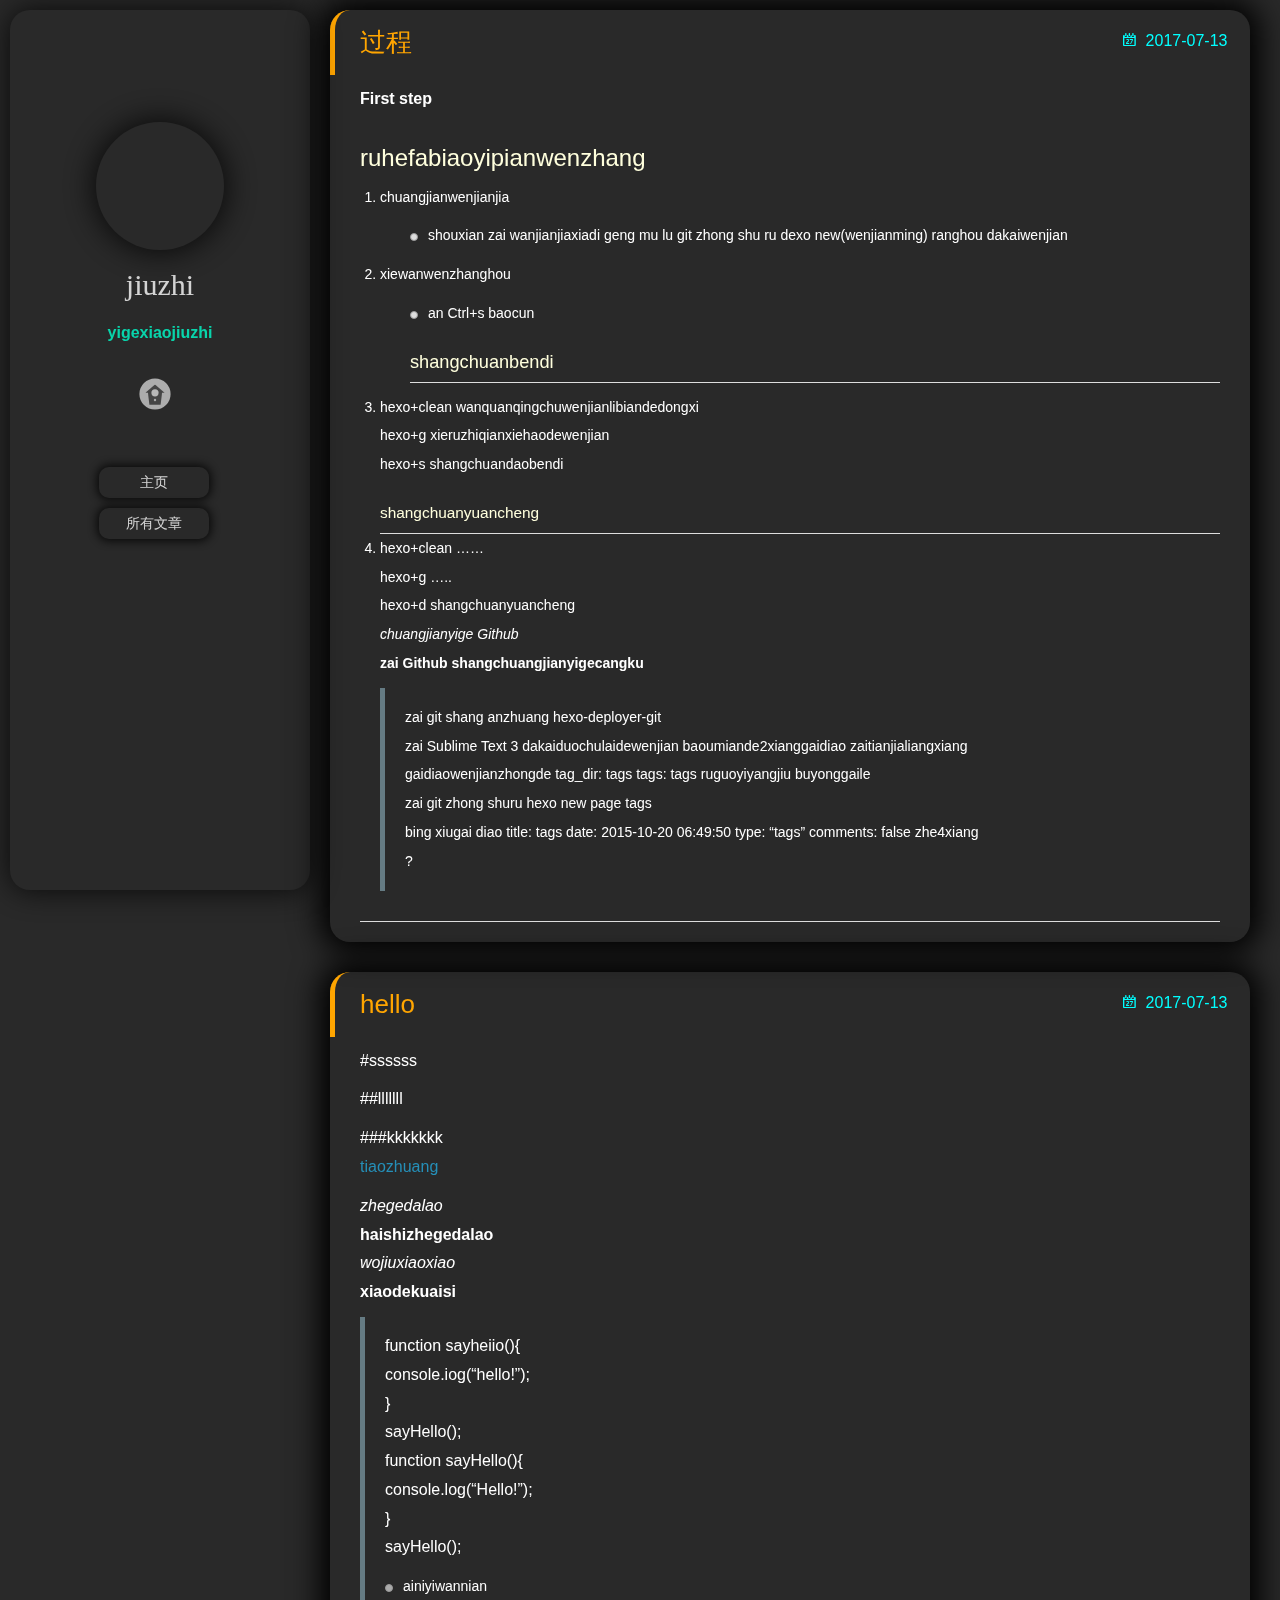
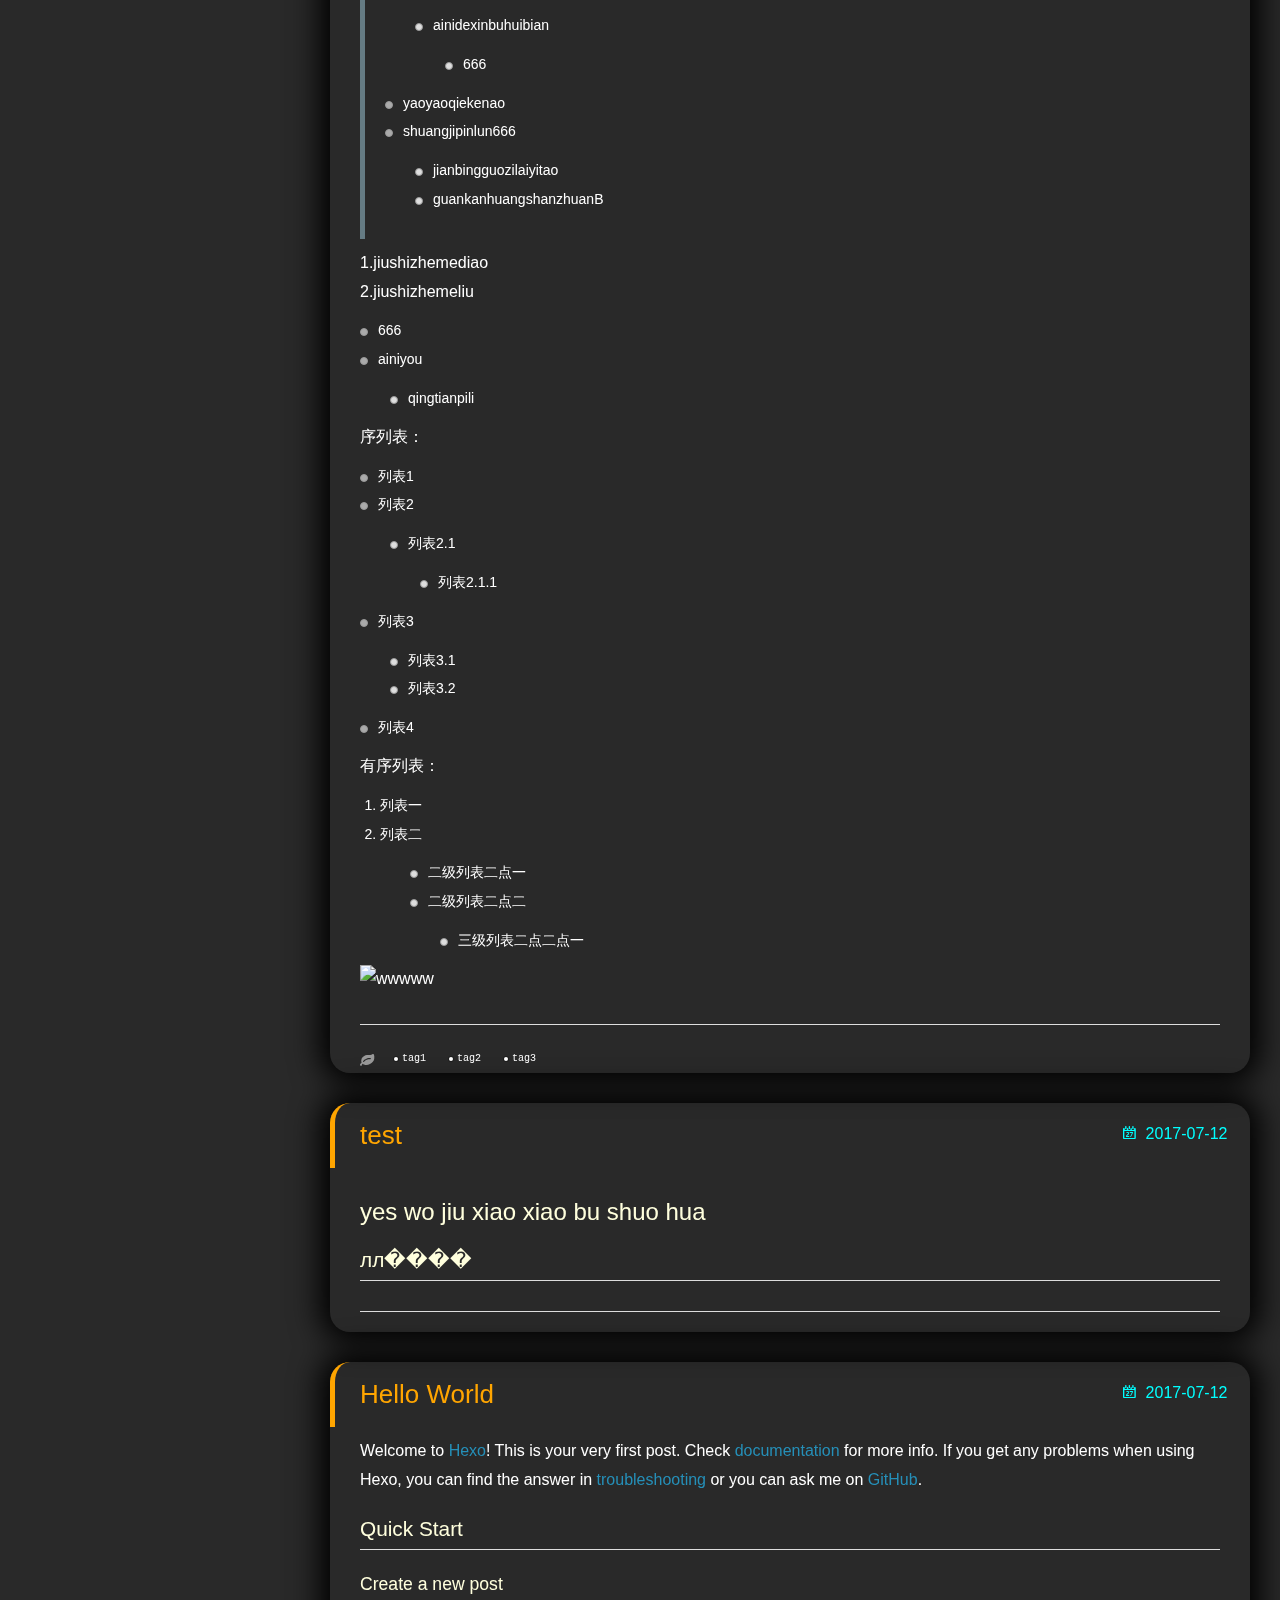
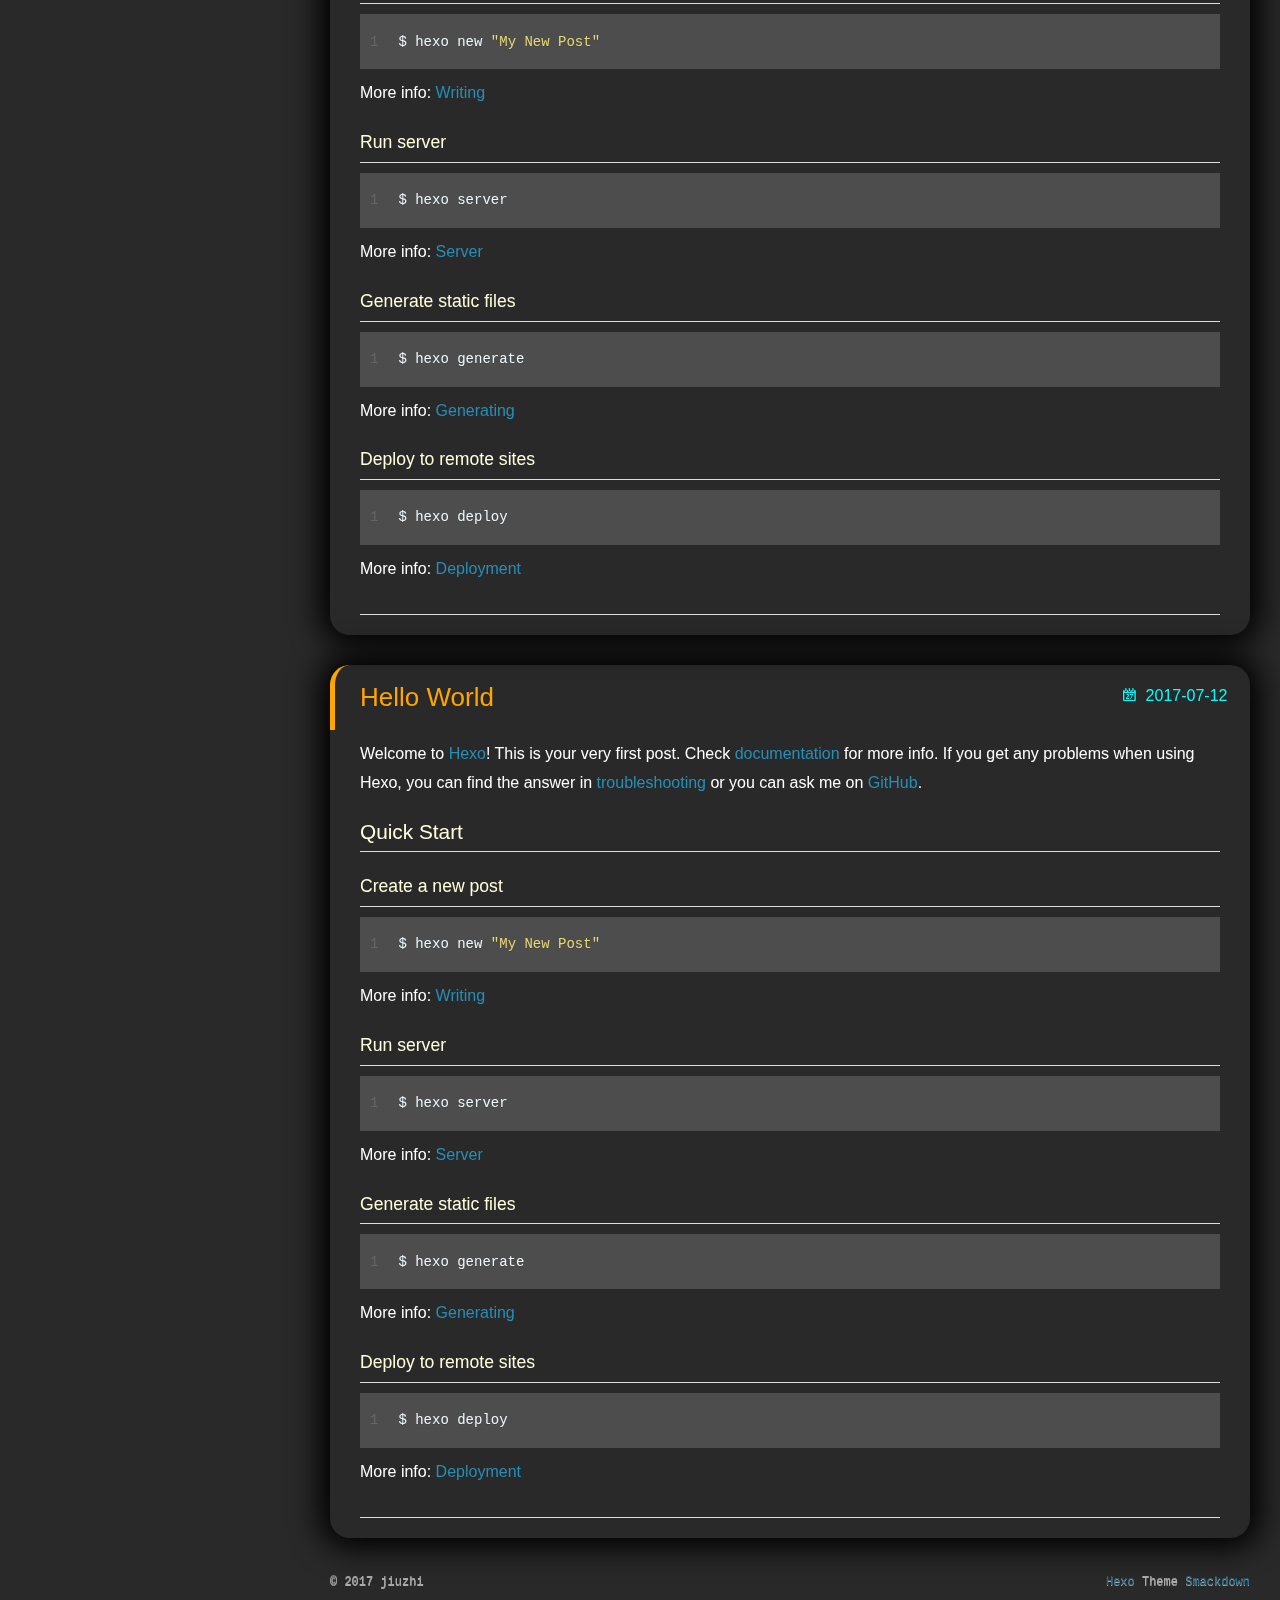
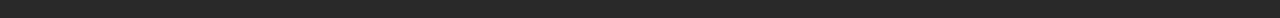
==== commit b0de8021: "Site updated: 2017-07-13 16:40:52" ====
--- a/index.html
+++ b/index.html
@@ -169,6 +169,76 @@
 </nav>
       <div class="body-wrap">
   
+    <article id="post-过程" class="article article-type-post" itemscope itemprop="blogPost">
+  
+    <div class="article-meta">
+      <a href="/2017/07/13/过程/" class="article-date">
+  	<time datetime="2017-07-13T07:42:19.000Z" itemprop="datePublished">2017-07-13</time>
+</a>
+    </div>
+  
+  <div class="article-inner">
+    
+      <input type="hidden" class="isFancy" />
+    
+    
+      <header class="article-header">
+        
+  
+    <h1 itemprop="name">
+      <a class="article-title" href="/2017/07/13/过程/">
+        过程
+        
+      </a>
+    </h1>
+  
+
+      </header>
+      
+    
+    <div class="article-entry" itemprop="articleBody">
+      
+        <p><strong>First step</strong></p>
+<h1 id="ruhefabiaoyipianwenzhang"><a href="#ruhefabiaoyipianwenzhang" class="headerlink" title="ruhefabiaoyipianwenzhang"></a>ruhefabiaoyipianwenzhang</h1><ol>
+<li>chuangjianwenjianjia<ul>
+<li>shouxian zai wanjianjiaxiadi geng mu lu git zhong shu ru dexo new(wenjianming) ranghou dakaiwenjian </li>
+</ul>
+</li>
+<li>xiewanwenzhanghou<ul>
+<li>an Ctrl+s baocun <h2 id="shangchuanbendi"><a href="#shangchuanbendi" class="headerlink" title="shangchuanbendi"></a>shangchuanbendi</h2></li>
+</ul>
+</li>
+<li>hexo+clean wanquanqingchuwenjianlibiandedongxi<br>hexo+g xieruzhiqianxiehaodewenjian<br>hexo+s shangchuandaobendi<h3 id="shangchuanyuancheng"><a href="#shangchuanyuancheng" class="headerlink" title="shangchuanyuancheng"></a>shangchuanyuancheng</h3></li>
+<li>hexo+clean ……<br>hexo+g …..<br>hexo+d shangchuanyuancheng<br><em>chuangjianyige Github</em><br><strong>zai Github shangchuangjianyigecangku</strong><blockquote>
+<p>zai git shang anzhuang hexo-deployer-git<br>zai Sublime Text 3 dakaiduochulaidewenjian baoumiande2xianggaidiao zaitianjialiangxiang<br>gaidiaowenjianzhongde   tag_dir: tags   tags: tags  ruguoyiyangjiu buyonggaile<br>zai git zhong shuru  hexo new page tags<br>bing xiugai diao title: tags date: 2015-10-20 06:49:50 type: “tags” comments: false zhe4xiang<br>?</p>
+</blockquote>
+</li>
+</ol>
+
+      
+    </div>
+    
+    <div class="article-info article-info-index">
+      
+      
+      
+
+      
+      <div class="clearfix"></div>
+    </div>
+      
+    
+  </div>
+  
+</article>
+
+
+
+
+
+
+
+  
     <article id="post-hello" class="article article-type-post" itemscope itemprop="blogPost">
   
     <div class="article-meta">
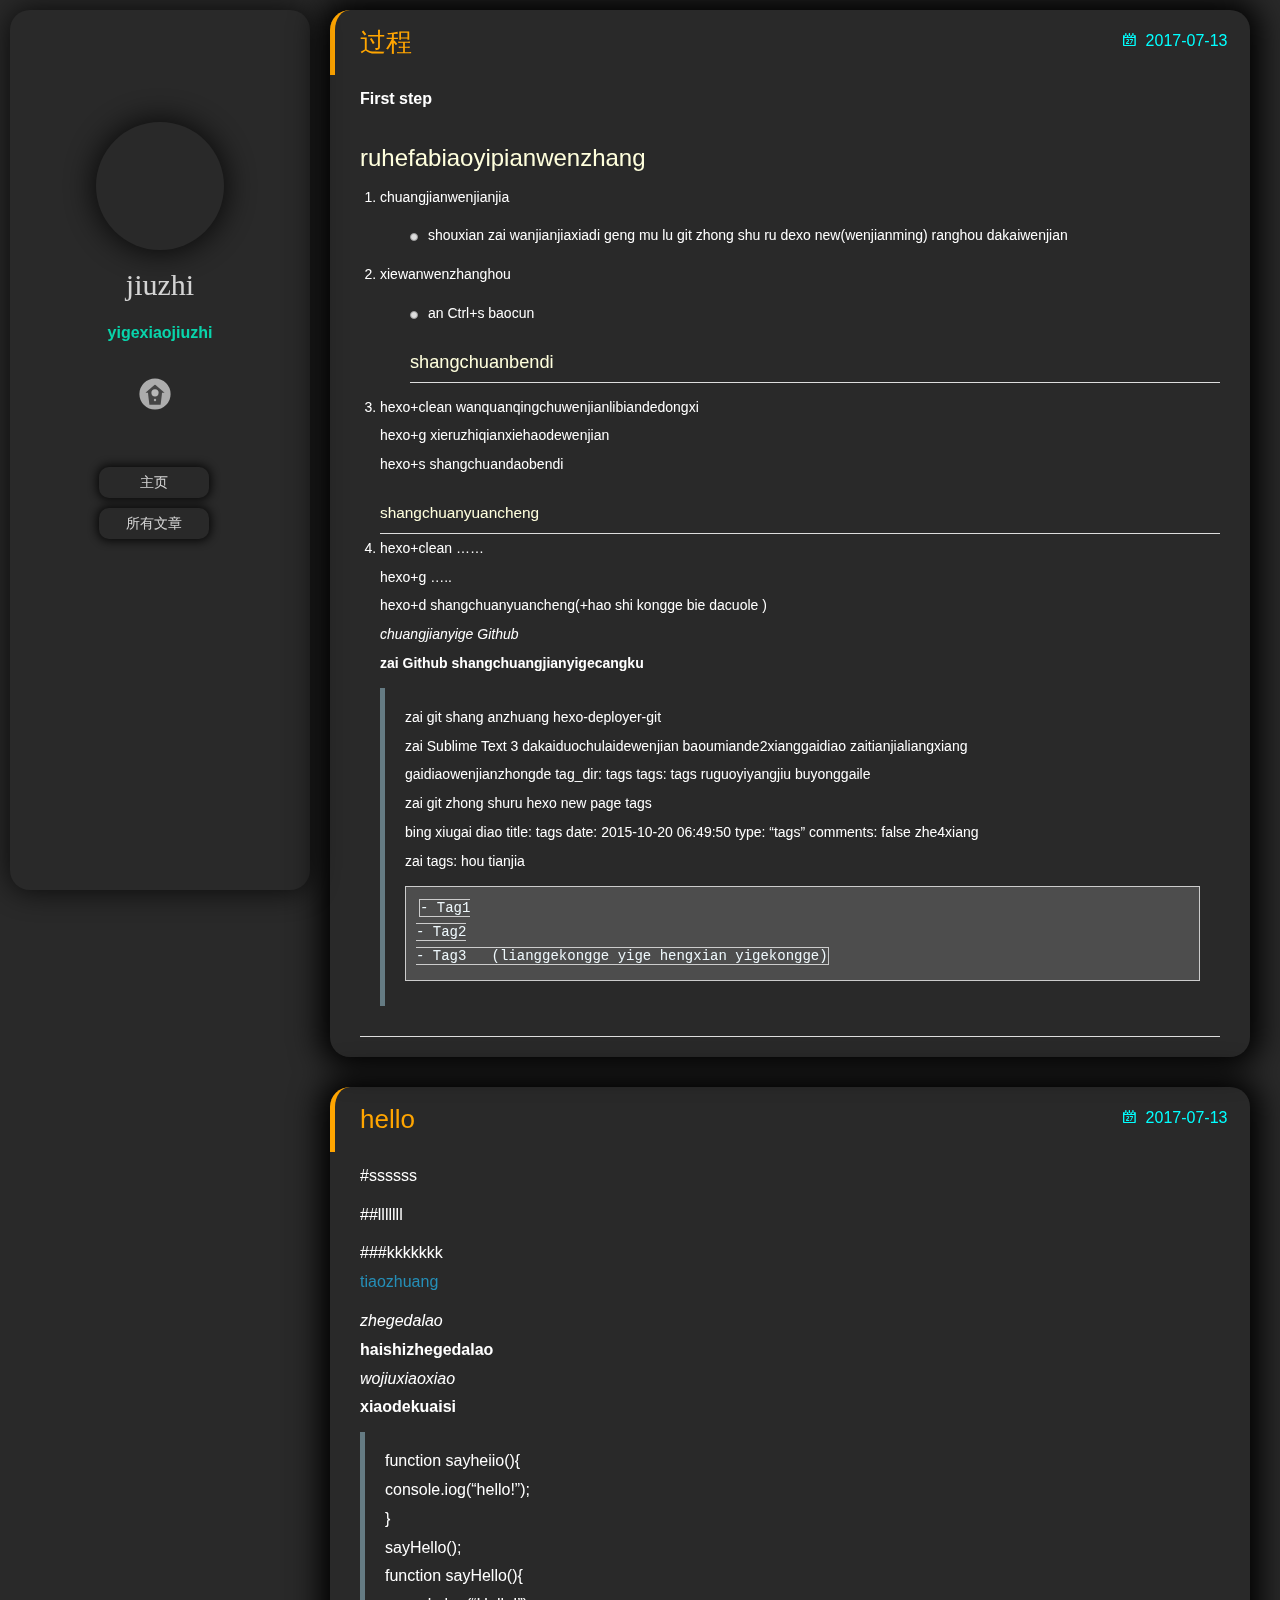
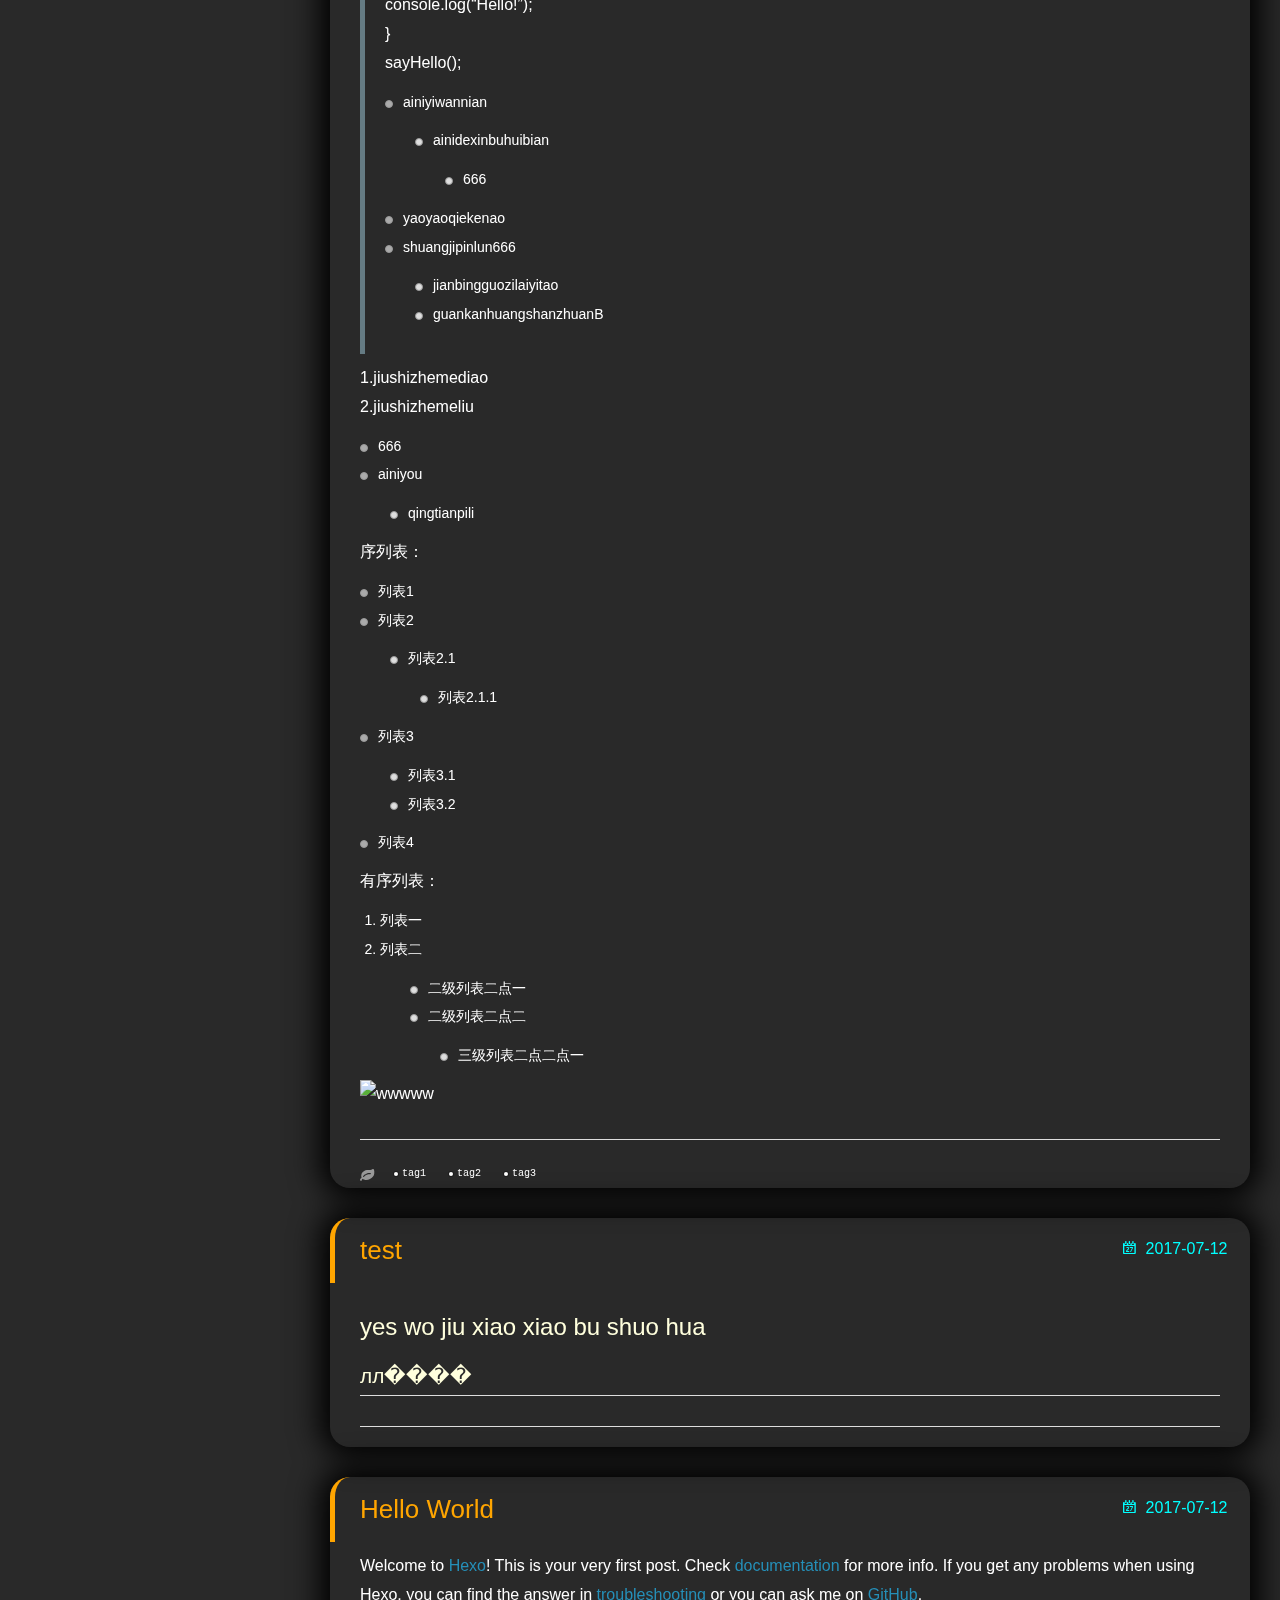
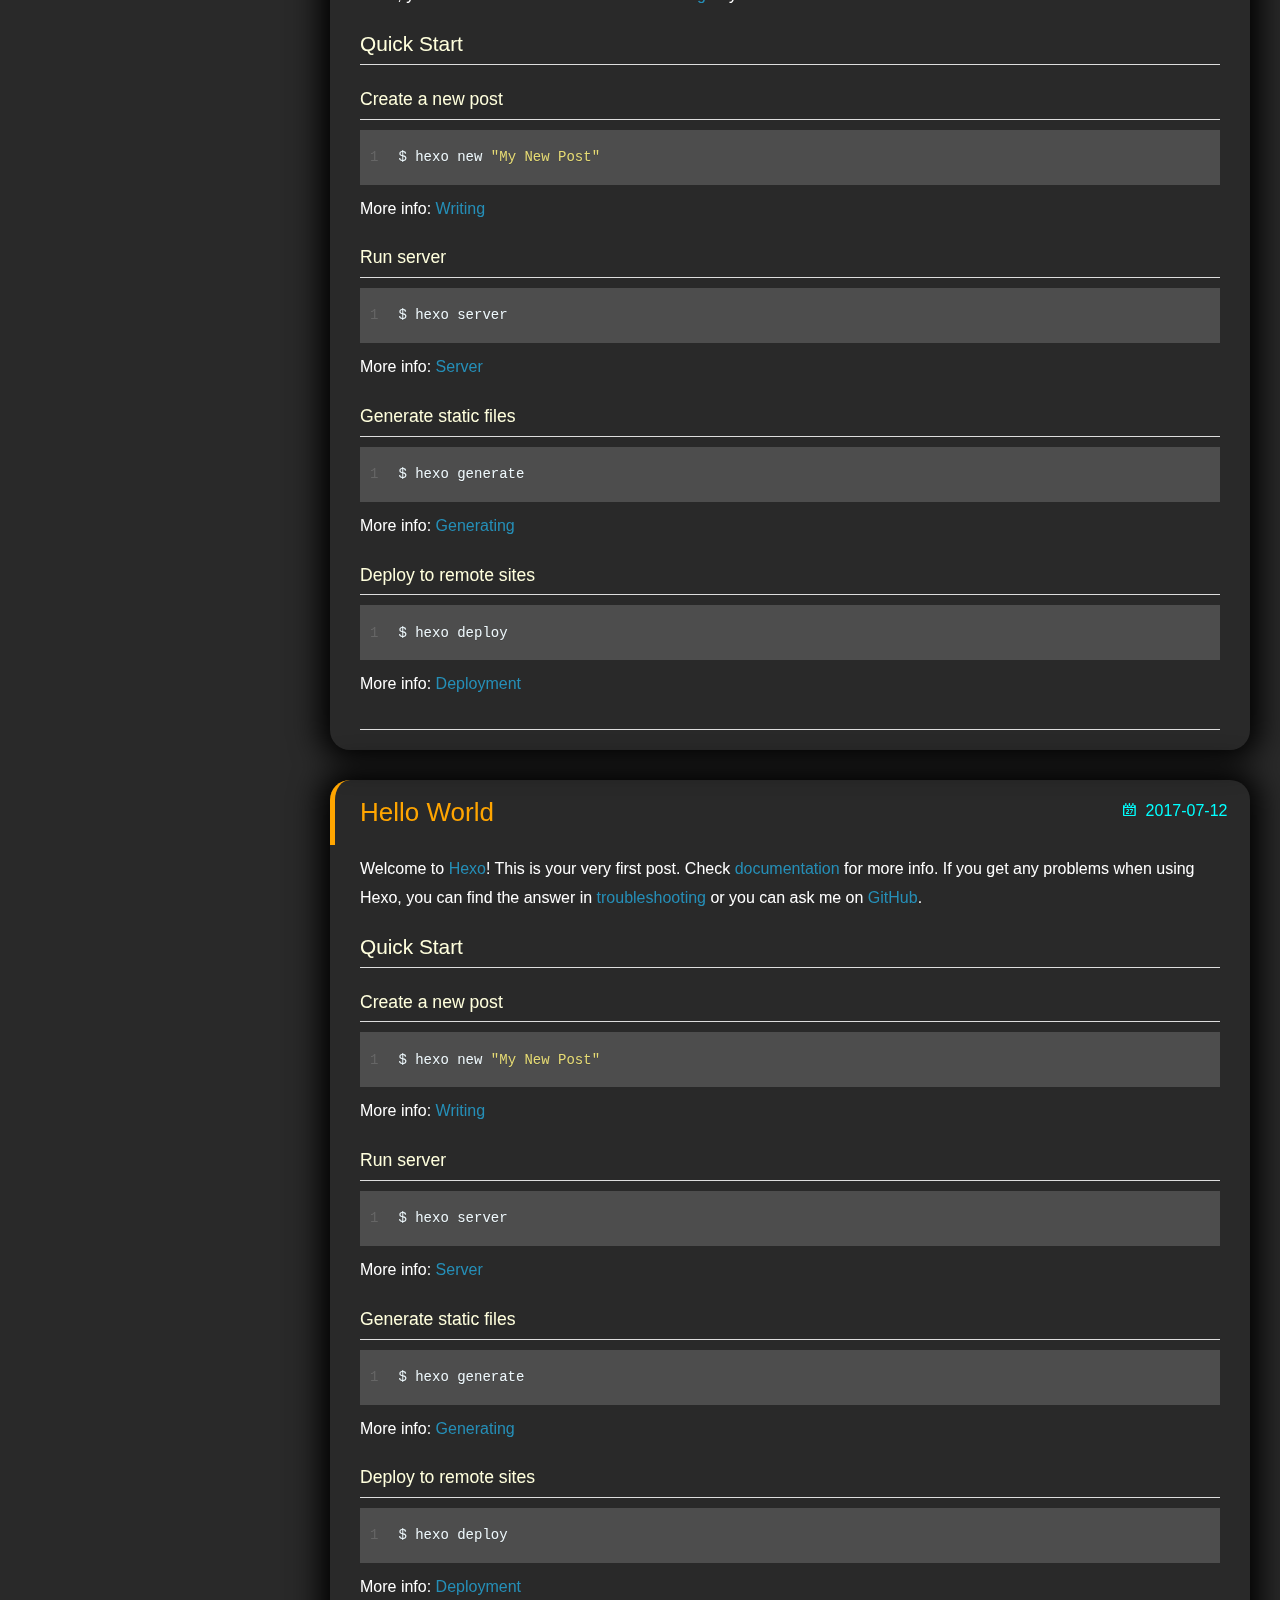
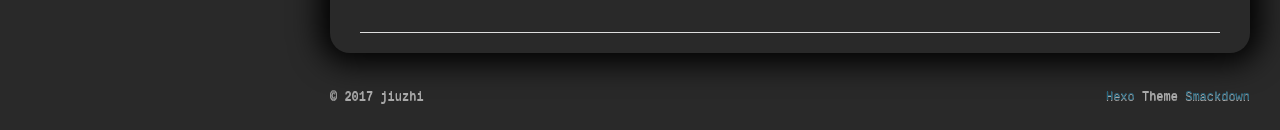
==== commit 481ad1c5: "Site updated: 2017-07-13 17:04:06" ====
--- a/index.html
+++ b/index.html
@@ -209,9 +209,12 @@
 </ul>
 </li>
 <li>hexo+clean wanquanqingchuwenjianlibiandedongxi<br>hexo+g xieruzhiqianxiehaodewenjian<br>hexo+s shangchuandaobendi<h3 id="shangchuanyuancheng"><a href="#shangchuanyuancheng" class="headerlink" title="shangchuanyuancheng"></a>shangchuanyuancheng</h3></li>
-<li>hexo+clean ……<br>hexo+g …..<br>hexo+d shangchuanyuancheng<br><em>chuangjianyige Github</em><br><strong>zai Github shangchuangjianyigecangku</strong><blockquote>
-<p>zai git shang anzhuang hexo-deployer-git<br>zai Sublime Text 3 dakaiduochulaidewenjian baoumiande2xianggaidiao zaitianjialiangxiang<br>gaidiaowenjianzhongde   tag_dir: tags   tags: tags  ruguoyiyangjiu buyonggaile<br>zai git zhong shuru  hexo new page tags<br>bing xiugai diao title: tags date: 2015-10-20 06:49:50 type: “tags” comments: false zhe4xiang<br>?</p>
-</blockquote>
+<li>hexo+clean ……<br>hexo+g …..<br>hexo+d shangchuanyuancheng(+hao shi kongge bie dacuole )<br><em>chuangjianyige Github</em><br><strong>zai Github shangchuangjianyigecangku</strong><blockquote>
+<p>zai git shang anzhuang hexo-deployer-git<br>zai Sublime Text 3 dakaiduochulaidewenjian baoumiande2xianggaidiao zaitianjialiangxiang<br>gaidiaowenjianzhongde   tag_dir: tags   tags: tags  ruguoyiyangjiu buyonggaile<br>zai git zhong shuru  hexo new page tags<br>bing xiugai diao title: tags date: 2015-10-20 06:49:50 type: “tags” comments: false zhe4xiang<br>zai tags: hou tianjia </p>
+<pre><code>- Tag1
+- Tag2
+- Tag3   (lianggekongge yige hengxian yigekongge)
+</code></pre></blockquote>
 </li>
 </ol>
 
